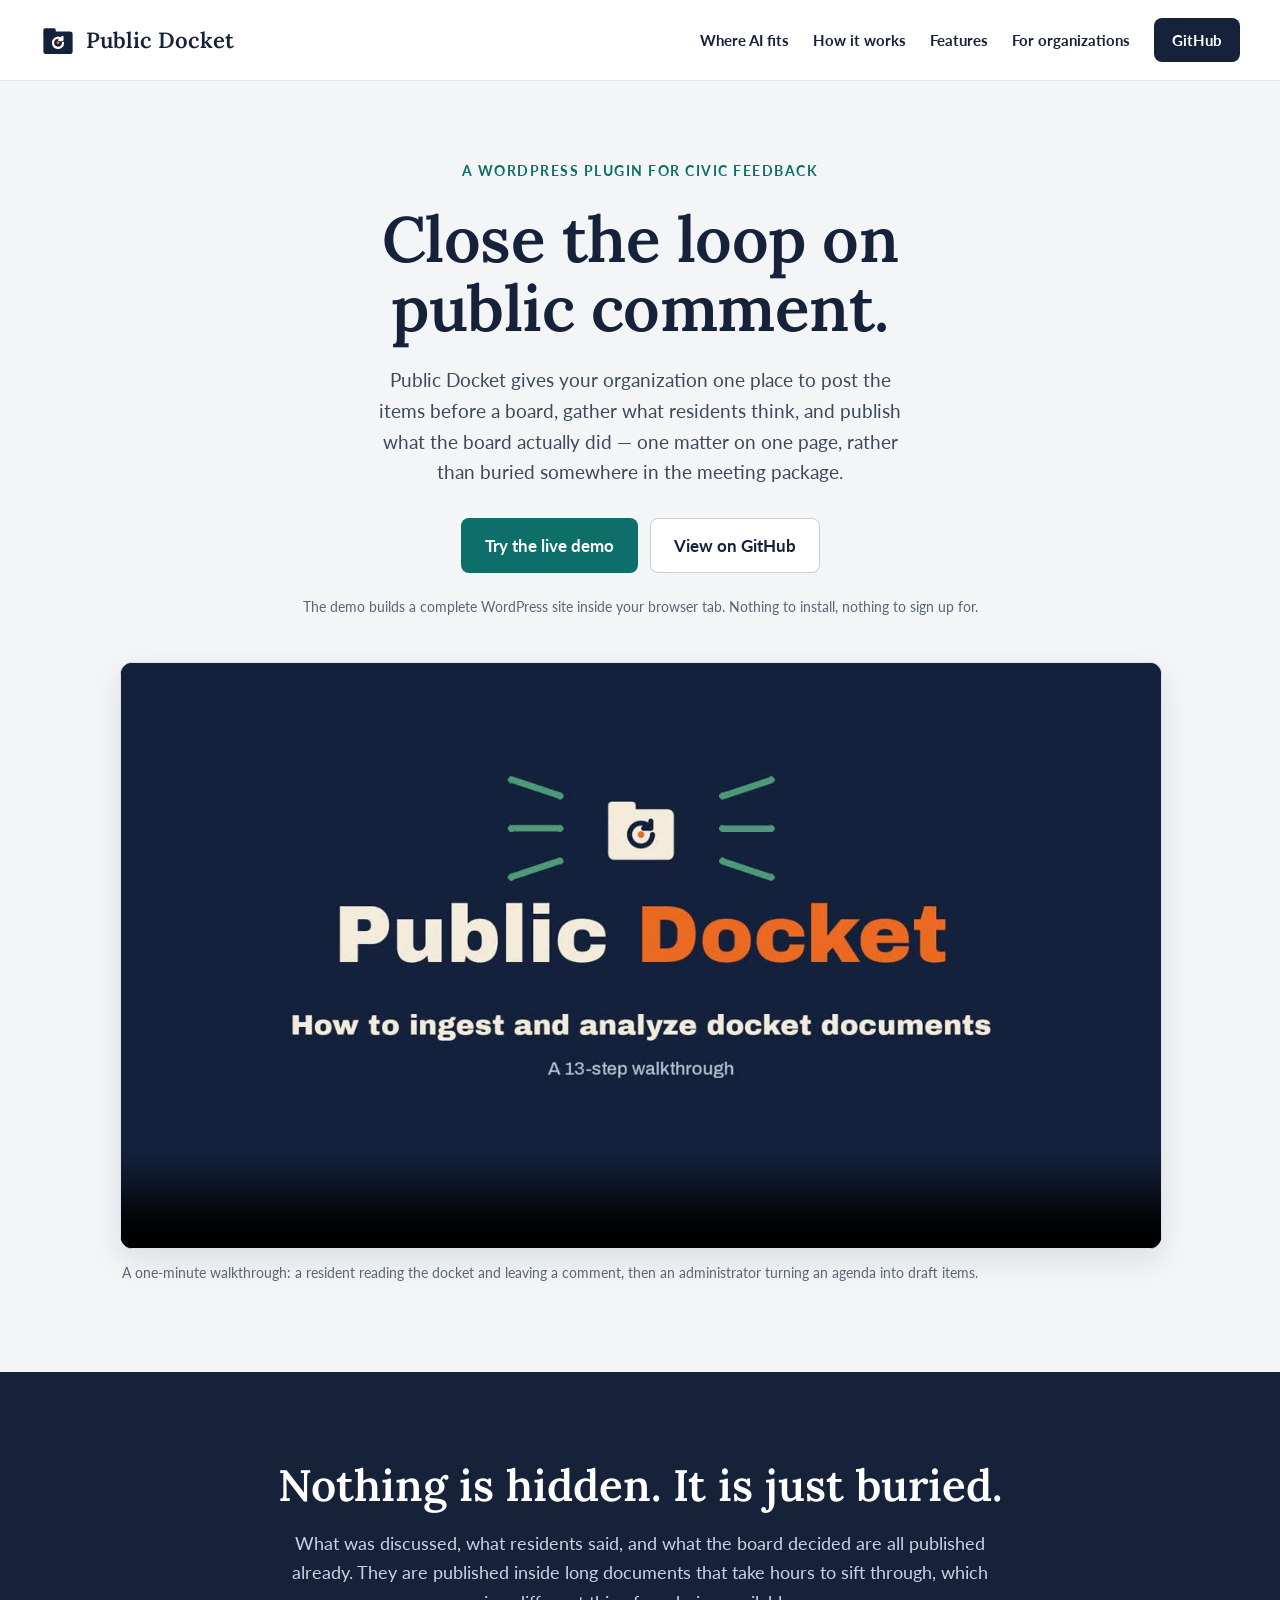
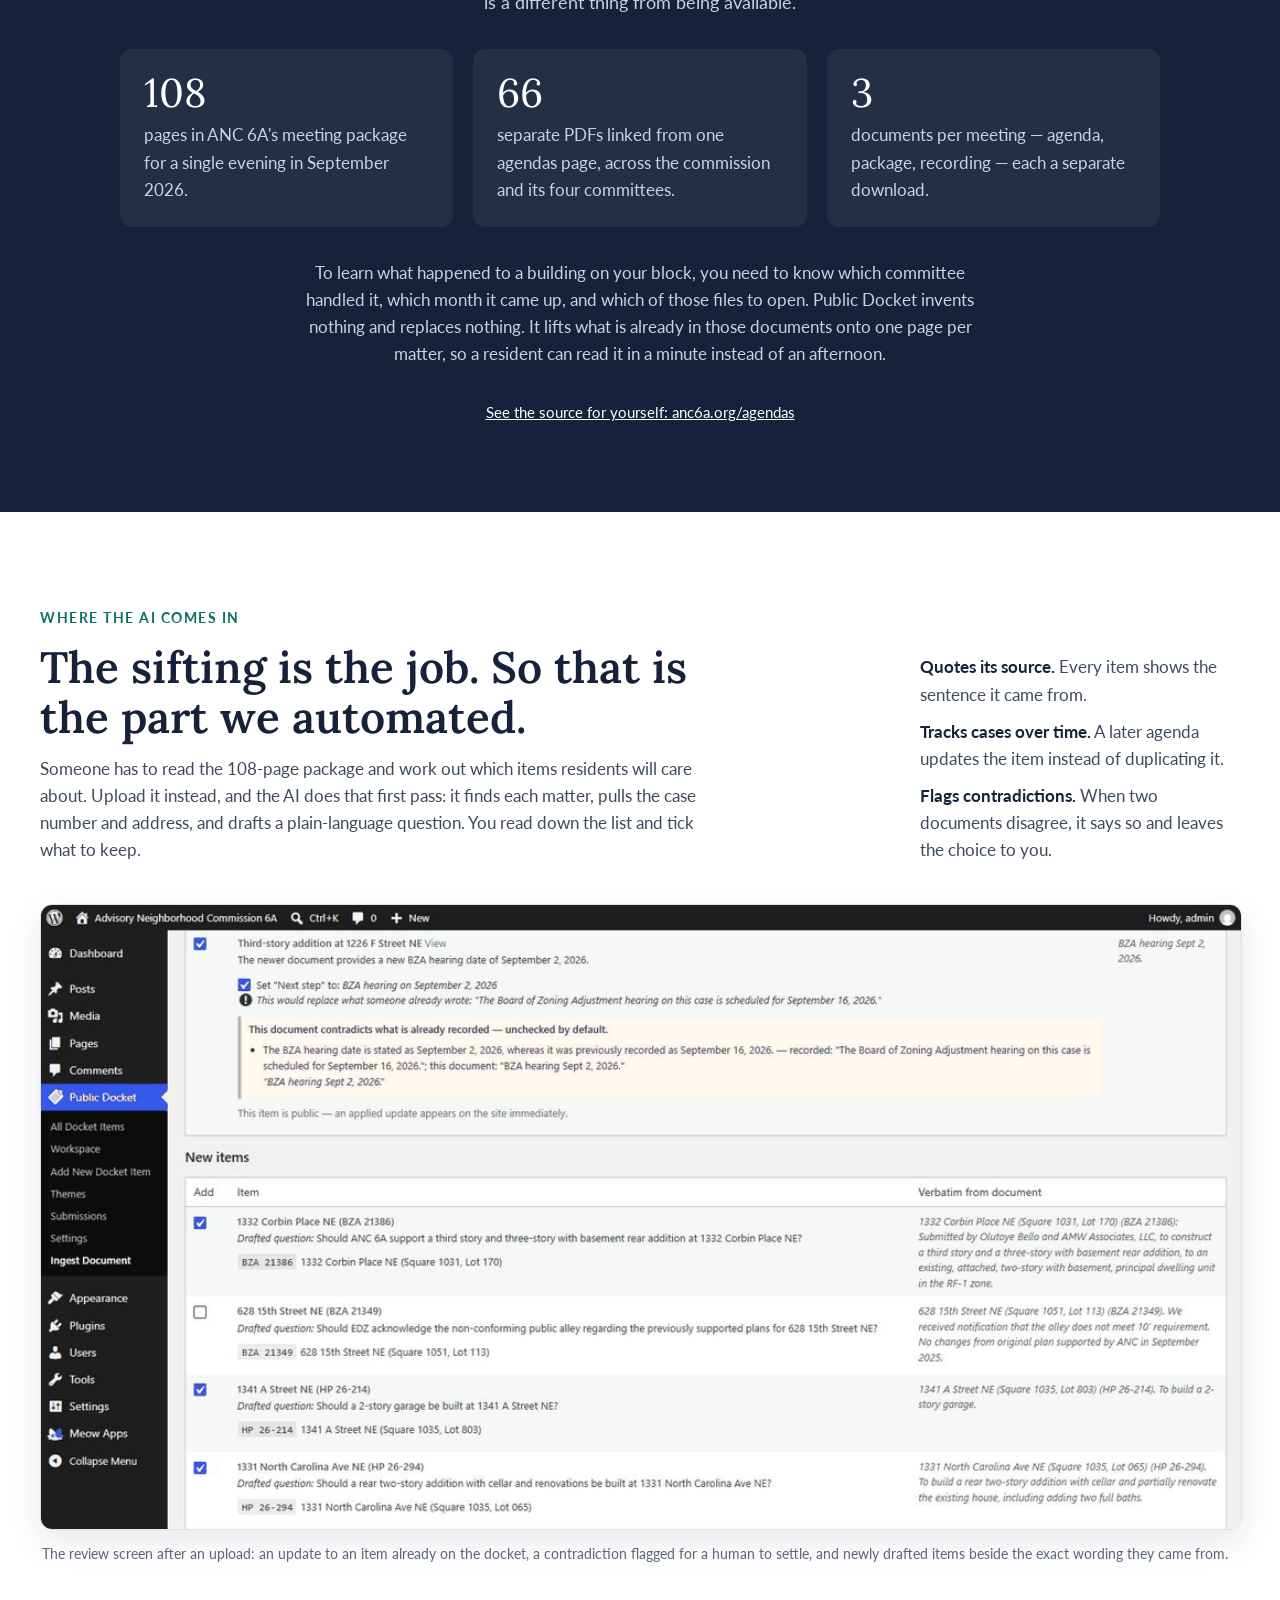
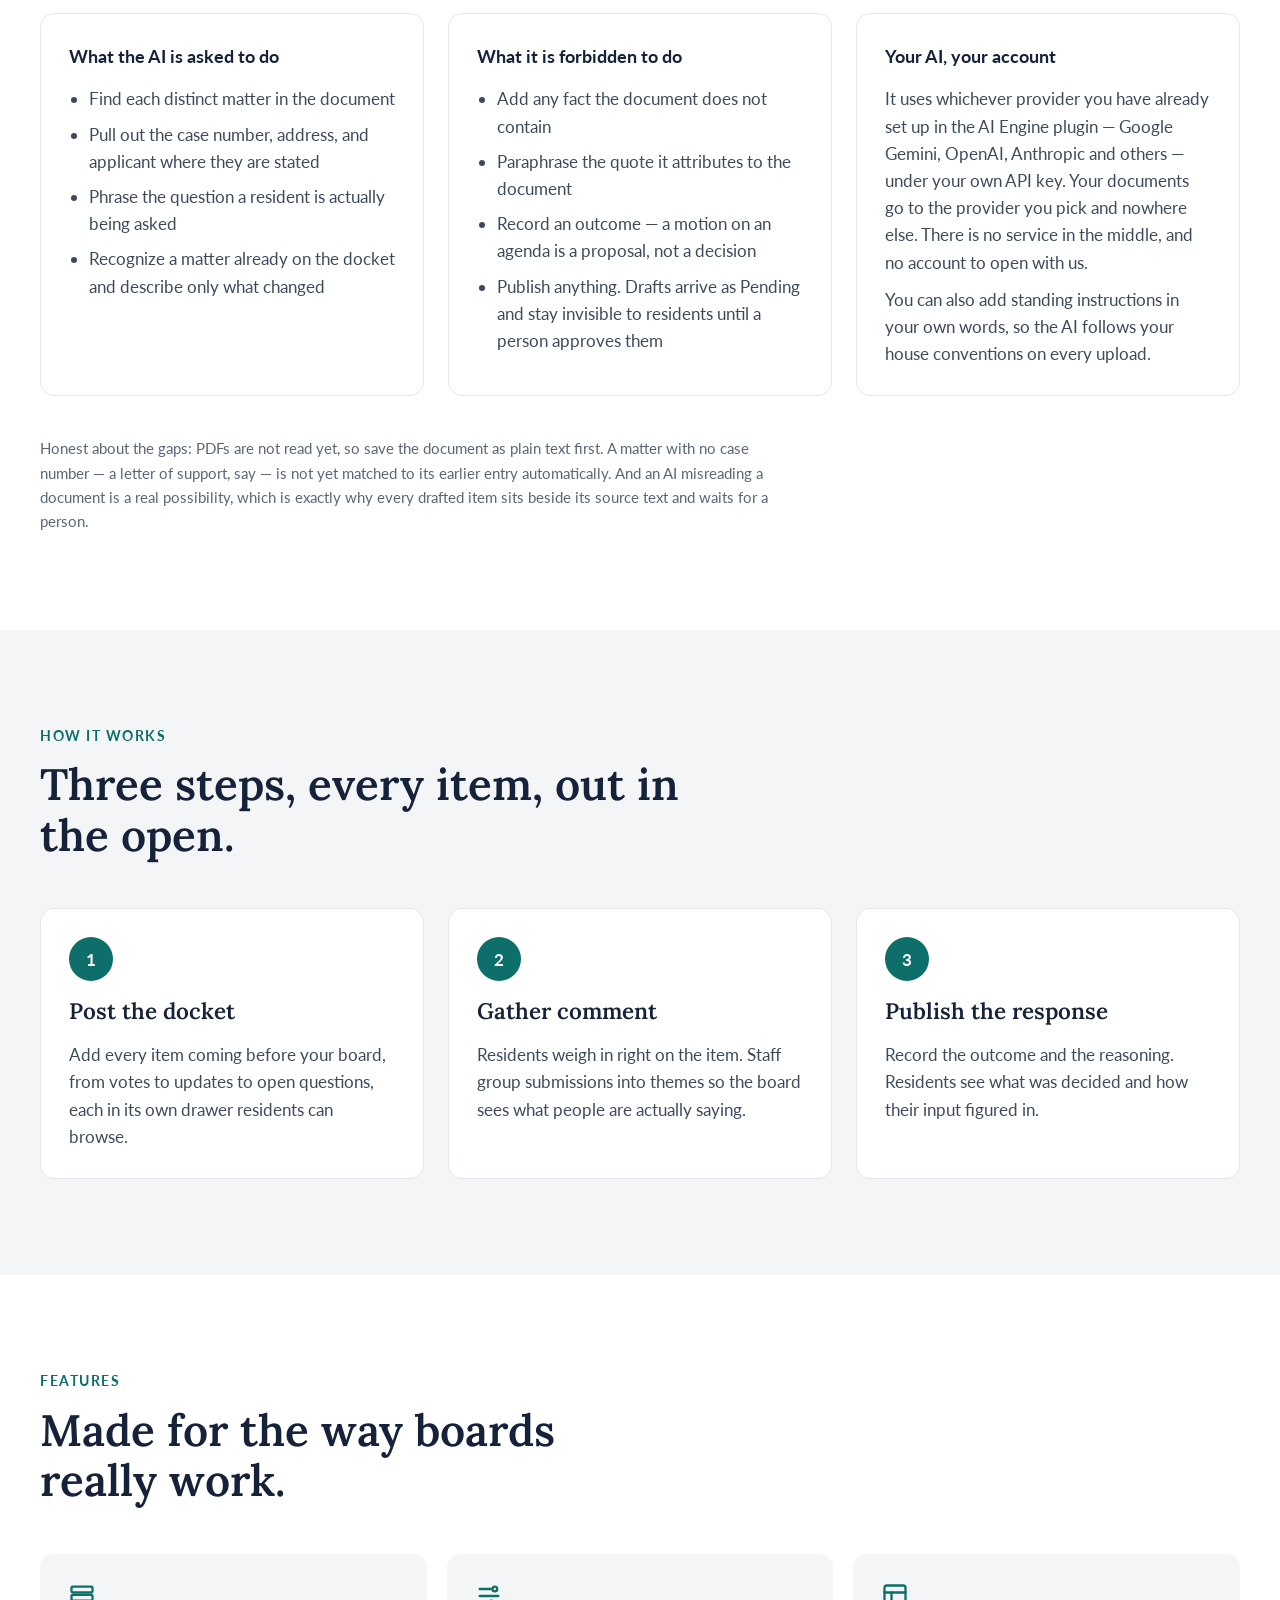
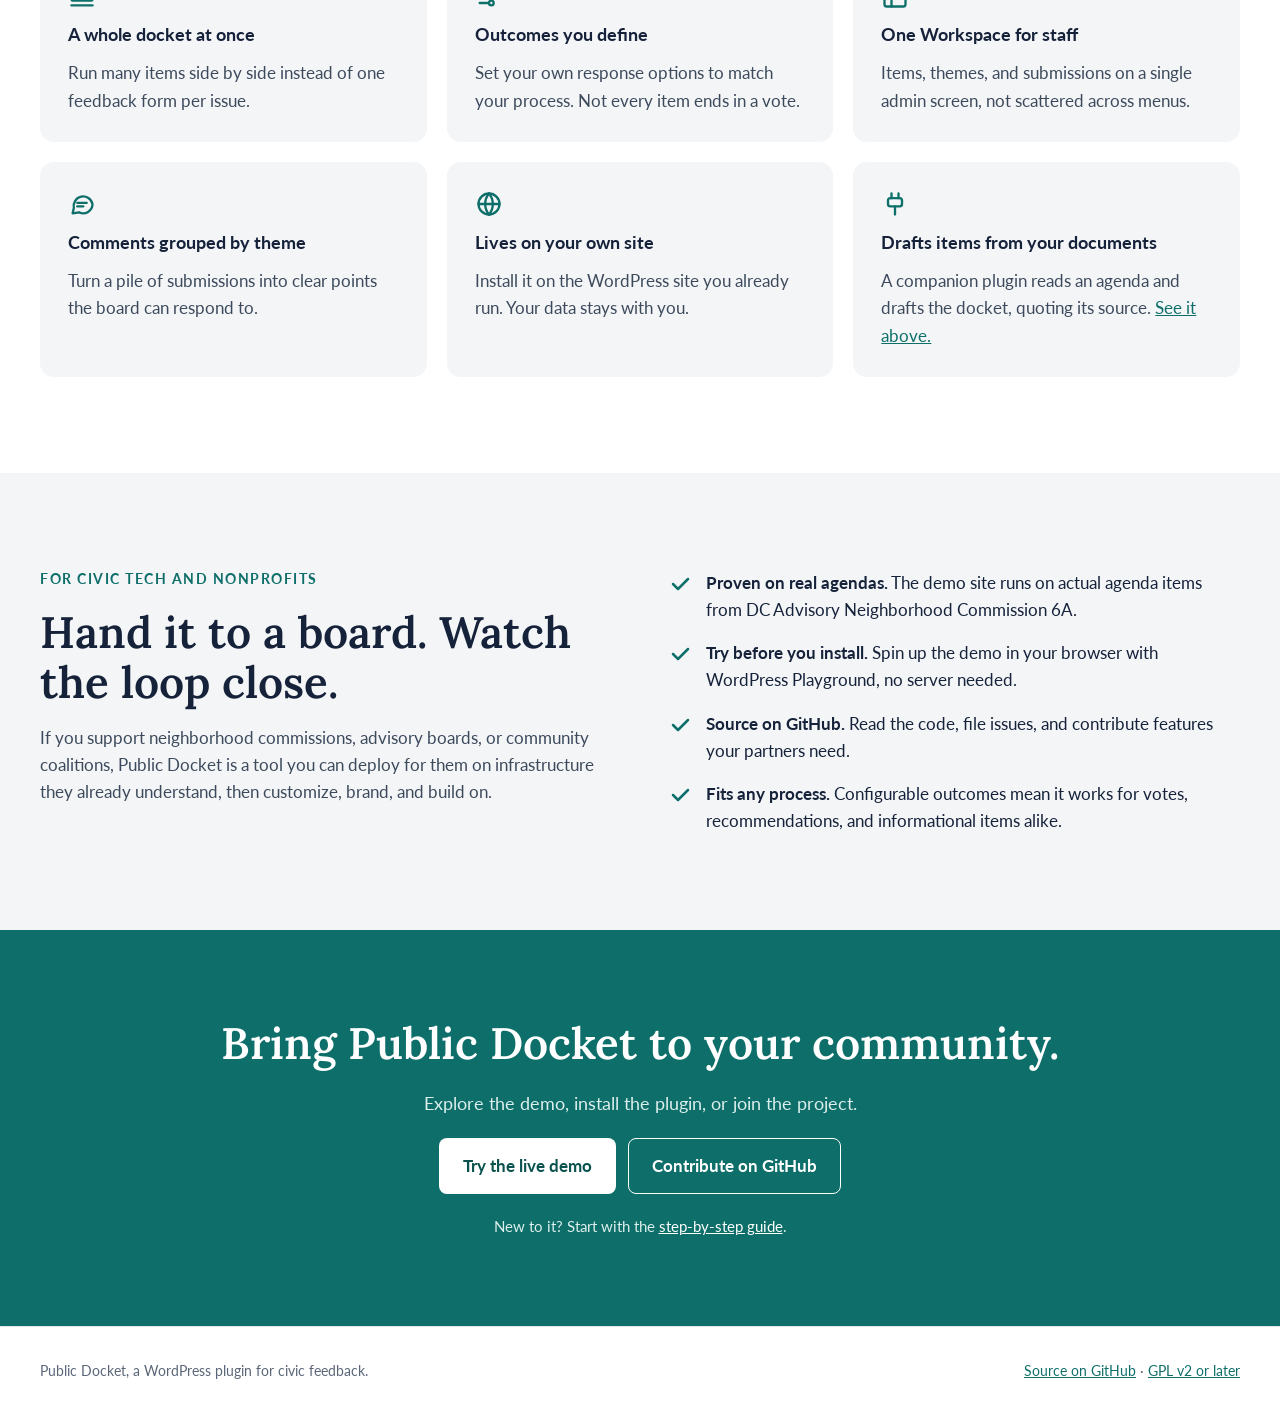
==== docs/index.html @ bff01316 "Reframe the problem around buried information, and say more about the AI The problem is not that the" ====
<!doctype html>
<html lang="en">
<head>
<meta charset="utf-8">
<meta name="viewport" content="width=device-width, initial-scale=1">
<title>Public Docket — close the loop on public comment</title>
<meta name="description" content="A WordPress plugin that posts the items before a board, gathers what residents think, and publishes what the board actually did.">
<meta property="og:title" content="Public Docket">
<meta property="og:description" content="Close the loop on public comment. A WordPress plugin for civic feedback.">
<meta property="og:type" content="website">
<link rel="icon" href="data:image/svg+xml,%3Csvg xmlns='http://www.w3.org/2000/svg' viewBox='0 0 64 64'%3E%3Crect x='6' y='11' width='22' height='12' rx='3' fill='%2314213D'/%3E%3Crect x='6' y='17' width='52' height='40' rx='5' fill='%2314213D'/%3E%3Ccircle cx='32' cy='37' r='2.6' fill='%23EB6A21'/%3E%3C/svg%3E">
<link rel="stylesheet" href="https://fonts.googleapis.com/css2?family=Lato:wght@400;700&amp;family=Lora:wght@600&amp;display=swap">
<style>
body{margin:0}
a{color:#0E6F6A}a:hover{color:#0A524E}
figure{margin:0}
.shot{width:100%;height:auto;display:block;border:1px solid #DCE2E9;border-radius:12px;box-shadow:0 12px 32px rgba(22,34,58,0.10)}
.caption{margin:12px 2px 0;font-size:0.9rem;color:#5A6678}
</style>
</head>
<body>
<div style="font-family: Lato, 'Helvetica Neue', sans-serif; color: #16223A; background: #FFFFFF; font-size: 1.0625rem; line-height: 1.6">

<header style="border-bottom: 1px solid #E3E7EC">
<nav aria-label="Main" style="max-width: 1200px; margin: 0 auto; padding: 18px 24px; display: flex; flex-wrap: wrap; align-items: center; justify-content: space-between; gap: 16px">
<a href="#top" style="display: flex; align-items: center; gap: 10px; text-decoration: none; color: #16223A">
<svg width="36" height="36" viewBox="0 0 64 64" aria-hidden="true">
<rect x="6" y="11" width="22" height="12" rx="3" fill="#14213D"></rect>
<rect x="6" y="17" width="52" height="40" rx="5" fill="#14213D"></rect>
<path d="M41 37 A9 9 0 1 1 38.36 30.64" fill="none" stroke="#FFFFFF" stroke-width="4" stroke-linecap="round"></path>
<polyline points="39.8,26.4 39.8,32.1 34.1,32.1" fill="none" stroke="#FFFFFF" stroke-width="4" stroke-linecap="round" stroke-linejoin="round"></polyline>
<circle cx="32" cy="37" r="2.6" fill="#EB6A21"></circle>
</svg>
<span style="font-family: Lora, Georgia, serif; font-weight: 600; font-size: 1.375rem">Public Docket</span>
</a>
<div style="display: flex; flex-wrap: wrap; align-items: center; gap: 8px 24px; font-weight: 700; font-size: 0.95rem">
<a href="#ingest" style="text-decoration: none; color: #16223A; padding: 10px 0">Where AI fits</a>
<a href="#how" style="text-decoration: none; color: #16223A; padding: 10px 0">How it works</a>
<a href="#features" style="text-decoration: none; color: #16223A; padding: 10px 0">Features</a>
<a href="#orgs" style="text-decoration: none; color: #16223A; padding: 10px 0">For organizations</a>
<a href="https://github.com/mrwhinna-mw/hearback_wordpress" style="text-decoration: none; color: #FFFFFF; background: #16223A; padding: 10px 18px; border-radius: 8px">GitHub</a>
</div>
</nav>
</header>

<section id="top" style="background: #F3F5F7">
<div style="max-width: 1040px; margin: 0 auto; padding: 80px 24px 88px; display: flex; flex-direction: column; align-items: center; text-align: center; gap: 44px">
<div style="max-width: 44rem; display: flex; flex-direction: column; align-items: center; gap: 22px">
<div style="font-size: 0.85rem; font-weight: 700; letter-spacing: 1.5px; text-transform: uppercase; color: #0E6F6A">A WordPress plugin for civic feedback</div>
<h1 style="margin: 0; font-family: Lora, Georgia, serif; font-weight: 600; font-size: clamp(2.5rem, 5vw, 4rem); line-height: 1.08; letter-spacing: -0.5px">Close the loop on public comment.</h1>
<p style="margin: 0; font-size: 1.2rem; color: #3D4A5C; max-width: 34rem">Public Docket gives your organization one place to post the items before a board, gather what residents think, and publish what the board actually did — one matter on one page, rather than buried somewhere in the meeting package.</p>
<div style="display: flex; flex-wrap: wrap; gap: 12px; margin-top: 8px; justify-content: center">
<a href="https://playground.wordpress.net/?blueprint-url=https://raw.githubusercontent.com/mrwhinna-mw/hearback_wordpress/main/blueprint.json" style="text-decoration: none; background: #0E6F6A; color: #FFFFFF; font-weight: 700; padding: 14px 24px; border-radius: 8px">Try the live demo</a>
<a href="https://github.com/mrwhinna-mw/hearback_wordpress" style="text-decoration: none; background: #FFFFFF; color: #16223A; font-weight: 700; padding: 13px 23px; border-radius: 8px; border: 1px solid #C5CDD8">View on GitHub</a>
</div>
<p style="margin: 0; font-size: 0.9rem; color: #5A6678">The demo builds a complete WordPress site inside your browser tab. Nothing to install, nothing to sign up for.</p>
</div>

<div style="width: 100%; text-align: left">
<figure>
<video class="shot" controls playsinline preload="metadata" width="1920" height="1080" poster="images/walkthrough-poster.jpg" style="background: #16223A">
<source src="media/public-docket-walkthrough.mp4" type="video/mp4">
<p style="padding: 16px">Your browser cannot play this video. <a href="media/public-docket-walkthrough.mp4">Download the walkthrough (MP4, 8&nbsp;MB)</a>.</p>
</video>
<figcaption class="caption">A one-minute walkthrough: a resident reading the docket and leaving a comment, then an administrator turning an agenda into draft items.</figcaption>
</figure>
</div>
</div>
</section>

<section style="background: #16223A; color: #FFFFFF">
<div style="max-width: 1040px; margin: 0 auto; padding: 88px 24px; display: flex; flex-direction: column; gap: 32px; align-items: center">
<div style="display: flex; flex-direction: column; gap: 18px; text-align: center; align-items: center">
<h2 style="margin: 0; font-family: Lora, Georgia, serif; font-weight: 600; font-size: clamp(1.9rem, 3.5vw, 2.75rem); line-height: 1.15">Nothing is hidden. It is just buried.</h2>
<p style="margin: 0; font-size: 1.15rem; color: #C9D3E0; max-width: 44rem">What was discussed, what residents said, and what the board decided are all published already. They are published inside long documents that take hours to sift through, which is a different thing from being available.</p>
</div>

<div style="display: grid; grid-template-columns: repeat(auto-fit, minmax(230px, 1fr)); gap: 20px; width: 100%">
<div style="background: rgba(255,255,255,0.06); border-radius: 12px; padding: 24px">
<div style="font-family: Lora, Georgia, serif; font-size: 2.5rem; line-height: 1; color: #FFFFFF">108</div>
<p style="margin: 8px 0 0; color: #C9D3E0">pages in ANC&nbsp;6A's meeting package for a single evening in September 2026.</p>
</div>
<div style="background: rgba(255,255,255,0.06); border-radius: 12px; padding: 24px">
<div style="font-family: Lora, Georgia, serif; font-size: 2.5rem; line-height: 1; color: #FFFFFF">66</div>
<p style="margin: 8px 0 0; color: #C9D3E0">separate PDFs linked from one agendas page, across the commission and its four committees.</p>
</div>
<div style="background: rgba(255,255,255,0.06); border-radius: 12px; padding: 24px">
<div style="font-family: Lora, Georgia, serif; font-size: 2.5rem; line-height: 1; color: #FFFFFF">3</div>
<p style="margin: 8px 0 0; color: #C9D3E0">documents per meeting — agenda, package, recording — each a separate download.</p>
</div>
</div>

<p style="margin: 0; max-width: 44rem; text-align: center; color: #C9D3E0">To learn what happened to a building on your block, you need to know which committee handled it, which month it came up, and which of those files to open. Public Docket invents nothing and replaces nothing. It lifts what is already in those documents onto one page per matter, so a resident can read it in a minute instead of an afternoon.</p>
<p style="margin: 0; font-size: 0.95rem"><a href="https://anc6a.org/agendas/" style="color: #FFFFFF">See the source for yourself: anc6a.org/agendas</a></p>
</div>
</section>

<section id="ingest">
<div style="max-width: 1200px; margin: 0 auto; padding: 96px 24px; display: flex; flex-direction: column; gap: 40px">
<div style="display: flex; flex-wrap: wrap; gap: 40px; align-items: flex-end; justify-content: space-between">
<div style="flex: 1 1 460px; min-width: 0; display: flex; flex-direction: column; gap: 12px; max-width: 42rem">
<div style="font-size: 0.85rem; font-weight: 700; letter-spacing: 1.5px; text-transform: uppercase; color: #0E6F6A">Where the AI comes in</div>
<h2 style="margin: 0; font-family: Lora, Georgia, serif; font-weight: 600; font-size: clamp(1.9rem, 3.5vw, 2.75rem); line-height: 1.15">The sifting is the job. So that is the part we automated.</h2>
<p style="margin: 0; color: #3D4A5C">Someone has to read the 108-page package and work out which items residents will care about. Upload it instead, and the AI does that first pass: it finds each matter, pulls the case number and address, and drafts a plain-language question. You read down the list and tick what to keep.</p>
</div>
<ul style="flex: 0 1 320px; margin: 0; padding: 0; list-style: none; display: flex; flex-direction: column; gap: 10px; color: #3D4A5C">
<li><strong style="color: #16223A">Quotes its source.</strong> Every item shows the sentence it came from.</li>
<li><strong style="color: #16223A">Tracks cases over time.</strong> A later agenda updates the item instead of duplicating it.</li>
<li><strong style="color: #16223A">Flags contradictions.</strong> When two documents disagree, it says so and leaves the choice to you.</li>
</ul>
</div>
<figure>
<img class="shot" src="images/site-ingest-review.png" width="1088" height="566" alt="The review screen after uploading an agenda: an update to an existing item showing a new hearing date and a warning that the document contradicts what was already recorded, above a table of newly drafted items each paired with the verbatim text it came from.">
<figcaption class="caption">The review screen after an upload: an update to an item already on the docket, a contradiction flagged for a human to settle, and newly drafted items beside the exact wording they came from.</figcaption>
</figure>

<div style="display: grid; grid-template-columns: repeat(auto-fit, minmax(290px, 1fr)); gap: 24px; margin-top: 8px">
<div style="border: 1px solid #E3E7EC; border-radius: 14px; padding: 28px">
<h3 style="margin: 0 0 14px; font-size: 1.15rem">What the AI is asked to do</h3>
<ul style="margin: 0; padding-left: 20px; color: #3D4A5C; display: flex; flex-direction: column; gap: 8px">
<li>Find each distinct matter in the document</li>
<li>Pull out the case number, address, and applicant where they are stated</li>
<li>Phrase the question a resident is actually being asked</li>
<li>Recognize a matter already on the docket and describe only what changed</li>
</ul>
</div>
<div style="border: 1px solid #E3E7EC; border-radius: 14px; padding: 28px">
<h3 style="margin: 0 0 14px; font-size: 1.15rem">What it is forbidden to do</h3>
<ul style="margin: 0; padding-left: 20px; color: #3D4A5C; display: flex; flex-direction: column; gap: 8px">
<li>Add any fact the document does not contain</li>
<li>Paraphrase the quote it attributes to the document</li>
<li>Record an outcome — a motion on an agenda is a proposal, not a decision</li>
<li>Publish anything. Drafts arrive as Pending and stay invisible to residents until a person approves them</li>
</ul>
</div>
<div style="border: 1px solid #E3E7EC; border-radius: 14px; padding: 28px">
<h3 style="margin: 0 0 14px; font-size: 1.15rem">Your AI, your account</h3>
<p style="margin: 0 0 10px; color: #3D4A5C">It uses whichever provider you have already set up in the AI Engine plugin — Google Gemini, OpenAI, Anthropic and others — under your own API key. Your documents go to the provider you pick and nowhere else. There is no service in the middle, and no account to open with us.</p>
<p style="margin: 0; color: #3D4A5C">You can also add standing instructions in your own words, so the AI follows your house conventions on every upload.</p>
</div>
</div>

<p style="margin: 0; color: #5A6678; font-size: 0.95rem; max-width: 46rem">Honest about the gaps: PDFs are not read yet, so save the document as plain text first. A matter with no case number — a letter of support, say — is not yet matched to its earlier entry automatically. And an AI misreading a document is a real possibility, which is exactly why every drafted item sits beside its source text and waits for a person.</p>
</div>
</section>

<section id="how" style="background: #F3F5F7">
<div style="max-width: 1200px; margin: 0 auto; padding: 96px 24px; display: flex; flex-direction: column; gap: 48px">
<div style="display: flex; flex-direction: column; gap: 12px; max-width: 40rem">
<div style="font-size: 0.85rem; font-weight: 700; letter-spacing: 1.5px; text-transform: uppercase; color: #0E6F6A">How it works</div>
<h2 style="margin: 0; font-family: Lora, Georgia, serif; font-weight: 600; font-size: clamp(1.9rem, 3.5vw, 2.75rem); line-height: 1.15">Three steps, every item, out in the open.</h2>
</div>
<div style="display: grid; grid-template-columns: repeat(auto-fit, minmax(260px, 1fr)); gap: 24px">
<div style="background: #FFFFFF; display: flex; flex-direction: column; gap: 12px; padding: 28px; border: 1px solid #E3E7EC; border-radius: 14px">
<div style="width: 44px; height: 44px; border-radius: 50%; background: #0E6F6A; color: #FFFFFF; font-weight: 700; display: flex; align-items: center; justify-content: center">1</div>
<h3 style="margin: 0; font-family: Lora, Georgia, serif; font-weight: 600; font-size: 1.4rem">Post the docket</h3>
<p style="margin: 0; color: #3D4A5C">Add every item coming before your board, from votes to updates to open questions, each in its own drawer residents can browse.</p>
</div>
<div style="background: #FFFFFF; display: flex; flex-direction: column; gap: 12px; padding: 28px; border: 1px solid #E3E7EC; border-radius: 14px">
<div style="width: 44px; height: 44px; border-radius: 50%; background: #0E6F6A; color: #FFFFFF; font-weight: 700; display: flex; align-items: center; justify-content: center">2</div>
<h3 style="margin: 0; font-family: Lora, Georgia, serif; font-weight: 600; font-size: 1.4rem">Gather comment</h3>
<p style="margin: 0; color: #3D4A5C">Residents weigh in right on the item. Staff group submissions into themes so the board sees what people are actually saying.</p>
</div>
<div style="background: #FFFFFF; display: flex; flex-direction: column; gap: 12px; padding: 28px; border: 1px solid #E3E7EC; border-radius: 14px">
<div style="width: 44px; height: 44px; border-radius: 50%; background: #0E6F6A; color: #FFFFFF; font-weight: 700; display: flex; align-items: center; justify-content: center">3</div>
<h3 style="margin: 0; font-family: Lora, Georgia, serif; font-weight: 600; font-size: 1.4rem">Publish the response</h3>
<p style="margin: 0; color: #3D4A5C">Record the outcome and the reasoning. Residents see what was decided and how their input figured in.</p>
</div>
</div>
</div>
</section>

<section id="features">
<div style="max-width: 1200px; margin: 0 auto; padding: 96px 24px; display: flex; flex-direction: column; gap: 48px">
<div style="display: flex; flex-direction: column; gap: 12px; max-width: 40rem">
<div style="font-size: 0.85rem; font-weight: 700; letter-spacing: 1.5px; text-transform: uppercase; color: #0E6F6A">Features</div>
<h2 style="margin: 0; font-family: Lora, Georgia, serif; font-weight: 600; font-size: clamp(1.9rem, 3.5vw, 2.75rem); line-height: 1.15">Made for the way boards really work.</h2>
</div>
<div style="display: grid; grid-template-columns: repeat(auto-fit, minmax(300px, 1fr)); gap: 20px">
<div style="background: #F3F5F7; border-radius: 14px; padding: 28px; display: flex; flex-direction: column; gap: 10px">
<svg width="28" height="28" viewBox="0 0 24 24" fill="none" stroke="#0E6F6A" stroke-width="2" stroke-linecap="round" stroke-linejoin="round" aria-hidden="true"><rect x="3" y="4" width="18" height="5" rx="1"></rect><rect x="3" y="11" width="18" height="5" rx="1"></rect><path d="M3 20h18"></path></svg>
<h3 style="margin: 0; font-size: 1.15rem">A whole docket at once</h3>
<p style="margin: 0; color: #3D4A5C">Run many items side by side instead of one feedback form per issue.</p>
</div>
<div style="background: #F3F5F7; border-radius: 14px; padding: 28px; display: flex; flex-direction: column; gap: 10px">
<svg width="28" height="28" viewBox="0 0 24 24" fill="none" stroke="#0E6F6A" stroke-width="2" stroke-linecap="round" stroke-linejoin="round" aria-hidden="true"><path d="M4 6h10"></path><path d="M4 12h16"></path><path d="M4 18h7"></path><circle cx="17" cy="6" r="2"></circle><circle cx="14" cy="18" r="2"></circle></svg>
<h3 style="margin: 0; font-size: 1.15rem">Outcomes you define</h3>
<p style="margin: 0; color: #3D4A5C">Set your own response options to match your process. Not every item ends in a vote.</p>
</div>
<div style="background: #F3F5F7; border-radius: 14px; padding: 28px; display: flex; flex-direction: column; gap: 10px">
<svg width="28" height="28" viewBox="0 0 24 24" fill="none" stroke="#0E6F6A" stroke-width="2" stroke-linecap="round" stroke-linejoin="round" aria-hidden="true"><rect x="3" y="3" width="18" height="18" rx="2"></rect><path d="M3 9h18"></path><path d="M9 9v12"></path></svg>
<h3 style="margin: 0; font-size: 1.15rem">One Workspace for staff</h3>
<p style="margin: 0; color: #3D4A5C">Items, themes, and submissions on a single admin screen, not scattered across menus.</p>
</div>
<div style="background: #F3F5F7; border-radius: 14px; padding: 28px; display: flex; flex-direction: column; gap: 10px">
<svg width="28" height="28" viewBox="0 0 24 24" fill="none" stroke="#0E6F6A" stroke-width="2" stroke-linecap="round" stroke-linejoin="round" aria-hidden="true"><path d="M21 12a8 8 0 0 1-11.6 7.1L4 20l1-4.6A8 8 0 1 1 21 12z"></path><path d="M8 11h8"></path><path d="M8 14h5"></path></svg>
<h3 style="margin: 0; font-size: 1.15rem">Comments grouped by theme</h3>
<p style="margin: 0; color: #3D4A5C">Turn a pile of submissions into clear points the board can respond to.</p>
</div>
<div style="background: #F3F5F7; border-radius: 14px; padding: 28px; display: flex; flex-direction: column; gap: 10px">
<svg width="28" height="28" viewBox="0 0 24 24" fill="none" stroke="#0E6F6A" stroke-width="2" stroke-linecap="round" stroke-linejoin="round" aria-hidden="true"><circle cx="12" cy="12" r="9"></circle><path d="M3 12h18"></path><path d="M12 3a14 14 0 0 1 0 18"></path><path d="M12 3a14 14 0 0 0 0 18"></path></svg>
<h3 style="margin: 0; font-size: 1.15rem">Lives on your own site</h3>
<p style="margin: 0; color: #3D4A5C">Install it on the WordPress site you already run. Your data stays with you.</p>
</div>
<div style="background: #F3F5F7; border-radius: 14px; padding: 28px; display: flex; flex-direction: column; gap: 10px">
<svg width="28" height="28" viewBox="0 0 24 24" fill="none" stroke="#0E6F6A" stroke-width="2" stroke-linecap="round" stroke-linejoin="round" aria-hidden="true"><path d="M9 3v4"></path><path d="M15 3v4"></path><rect x="6" y="7" width="12" height="7" rx="2"></rect><path d="M12 14v7"></path></svg>
<h3 style="margin: 0; font-size: 1.15rem">Drafts items from your documents</h3>
<p style="margin: 0; color: #3D4A5C">A companion plugin reads an agenda and drafts the docket, quoting its source. <a href="#ingest">See it above.</a></p>
</div>
</div>
</div>
</section>

<section id="orgs" style="background: #F3F5F7">
<div style="max-width: 1200px; margin: 0 auto; padding: 96px 24px; display: flex; flex-wrap: wrap; gap: 56px; align-items: flex-start">
<div style="flex: 1 1 420px; min-width: 0; display: flex; flex-direction: column; gap: 16px">
<div style="font-size: 0.85rem; font-weight: 700; letter-spacing: 1.5px; text-transform: uppercase; color: #0E6F6A">For civic tech and nonprofits</div>
<h2 style="margin: 0; font-family: Lora, Georgia, serif; font-weight: 600; font-size: clamp(1.9rem, 3.5vw, 2.75rem); line-height: 1.15">Hand it to a board. Watch the loop close.</h2>
<p style="margin: 0; color: #3D4A5C">If you support neighborhood commissions, advisory boards, or community coalitions, Public Docket is a tool you can deploy for them on infrastructure they already understand, then customize, brand, and build on.</p>
</div>
<div style="flex: 1 1 420px; min-width: 0; display: flex; flex-direction: column; gap: 16px">
<div style="display: flex; gap: 14px; align-items: flex-start">
<svg width="24" height="24" viewBox="0 0 24 24" fill="none" stroke="#0E6F6A" stroke-width="2.5" stroke-linecap="round" stroke-linejoin="round" aria-hidden="true" style="flex: none; margin-top: 3px"><path d="M5 12l5 5L20 7"></path></svg>
<div><strong>Proven on real agendas.</strong> The demo site runs on actual agenda items from DC Advisory Neighborhood Commission 6A.</div>
</div>
<div style="display: flex; gap: 14px; align-items: flex-start">
<svg width="24" height="24" viewBox="0 0 24 24" fill="none" stroke="#0E6F6A" stroke-width="2.5" stroke-linecap="round" stroke-linejoin="round" aria-hidden="true" style="flex: none; margin-top: 3px"><path d="M5 12l5 5L20 7"></path></svg>
<div><strong>Try before you install.</strong> Spin up the demo in your browser with WordPress Playground, no server needed.</div>
</div>
<div style="display: flex; gap: 14px; align-items: flex-start">
<svg width="24" height="24" viewBox="0 0 24 24" fill="none" stroke="#0E6F6A" stroke-width="2.5" stroke-linecap="round" stroke-linejoin="round" aria-hidden="true" style="flex: none; margin-top: 3px"><path d="M5 12l5 5L20 7"></path></svg>
<div><strong>Source on GitHub.</strong> Read the code, file issues, and contribute features your partners need.</div>
</div>
<div style="display: flex; gap: 14px; align-items: flex-start">
<svg width="24" height="24" viewBox="0 0 24 24" fill="none" stroke="#0E6F6A" stroke-width="2.5" stroke-linecap="round" stroke-linejoin="round" aria-hidden="true" style="flex: none; margin-top: 3px"><path d="M5 12l5 5L20 7"></path></svg>
<div><strong>Fits any process.</strong> Configurable outcomes mean it works for votes, recommendations, and informational items alike.</div>
</div>
</div>
</div>
</section>

<section style="background: #0E6F6A; color: #FFFFFF">
<div style="max-width: 900px; margin: 0 auto; padding: 88px 24px; display: flex; flex-direction: column; gap: 20px; align-items: center; text-align: center">
<h2 style="margin: 0; font-family: Lora, Georgia, serif; font-weight: 600; font-size: clamp(1.9rem, 3.5vw, 2.75rem); line-height: 1.15">Bring Public Docket to your community.</h2>
<p style="margin: 0; font-size: 1.15rem; color: #DDEFEC; max-width: 34rem">Explore the demo, install the plugin, or join the project.</p>
<div style="display: flex; flex-wrap: wrap; gap: 12px; justify-content: center">
<a href="https://playground.wordpress.net/?blueprint-url=https://raw.githubusercontent.com/mrwhinna-mw/hearback_wordpress/main/blueprint.json" style="text-decoration: none; background: #FFFFFF; color: #0A524E; font-weight: 700; padding: 14px 24px; border-radius: 8px">Try the live demo</a>
<a href="https://github.com/mrwhinna-mw/hearback_wordpress" style="text-decoration: none; color: #FFFFFF; font-weight: 700; padding: 13px 23px; border-radius: 8px; border: 1px solid #FFFFFF">Contribute on GitHub</a>
</div>
<p style="margin: 0; font-size: 0.95rem; color: #DDEFEC">New to it? Start with the <a href="https://github.com/mrwhinna-mw/hearback_wordpress/blob/main/HOW-TO-GUIDE.md" style="color: #FFFFFF">step-by-step guide</a>.</p>
</div>
</section>

<footer style="border-top: 1px solid #E3E7EC">
<div style="max-width: 1200px; margin: 0 auto; padding: 32px 24px; display: flex; flex-wrap: wrap; justify-content: space-between; gap: 16px; font-size: 0.9rem; color: #5A6678">
<span>Public Docket, a WordPress plugin for civic feedback.</span>
<span><a href="https://github.com/mrwhinna-mw/hearback_wordpress">Source on GitHub</a> · <a href="https://www.gnu.org/licenses/gpl-2.0.html">GPL v2 or later</a></span>
</div>
</footer>

</div>
</body>
</html>
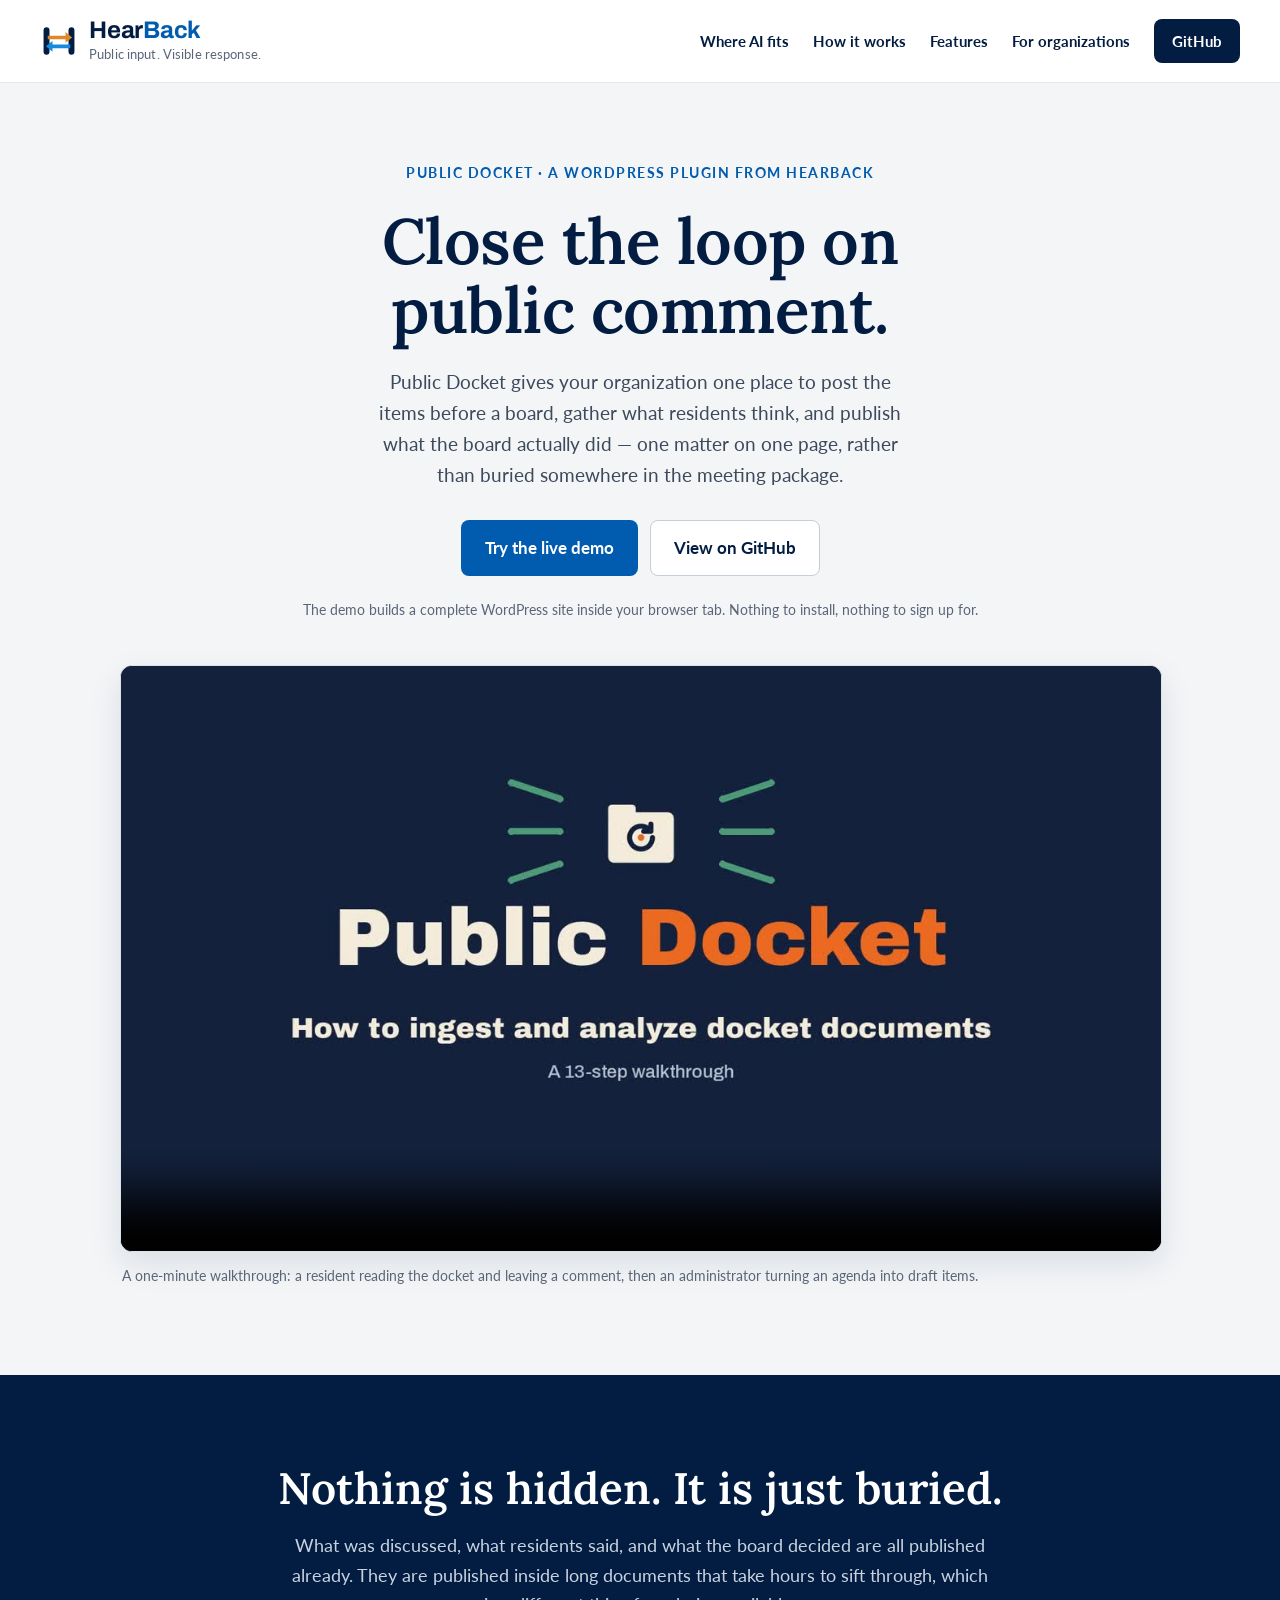
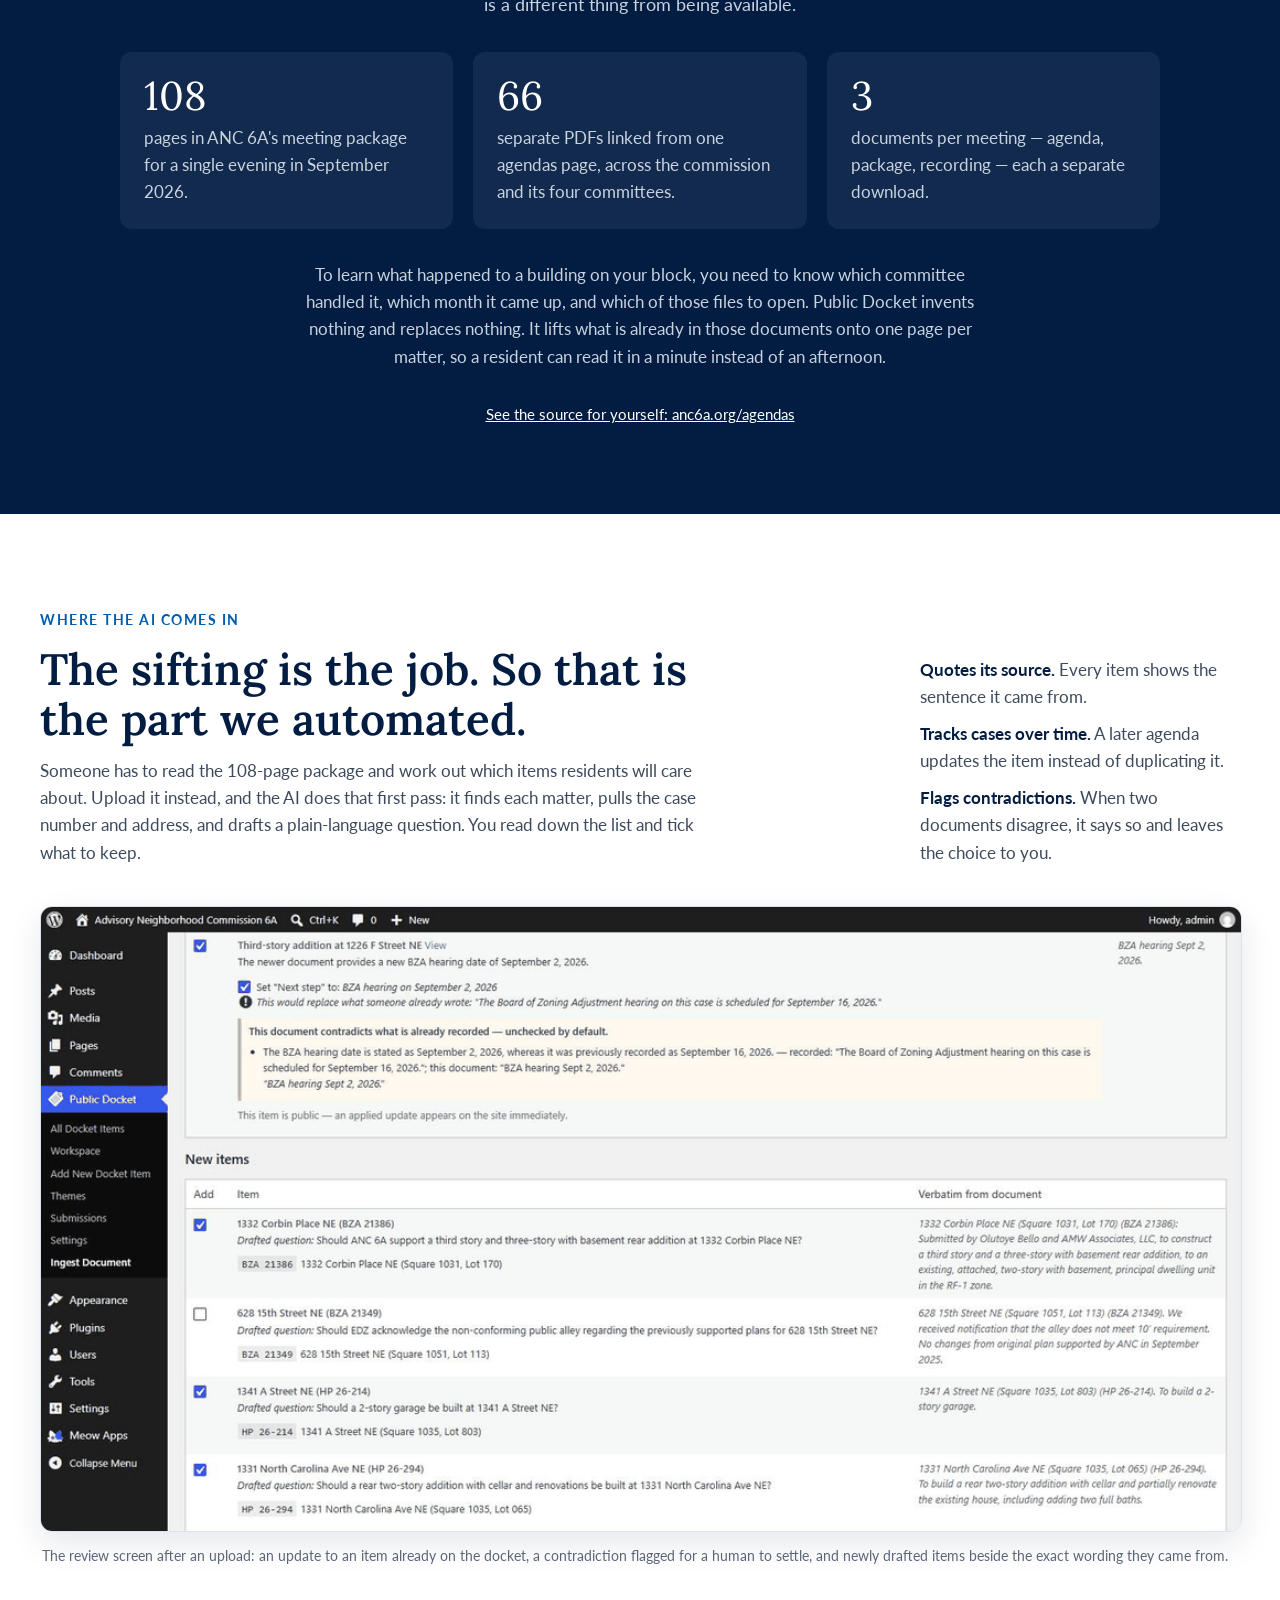
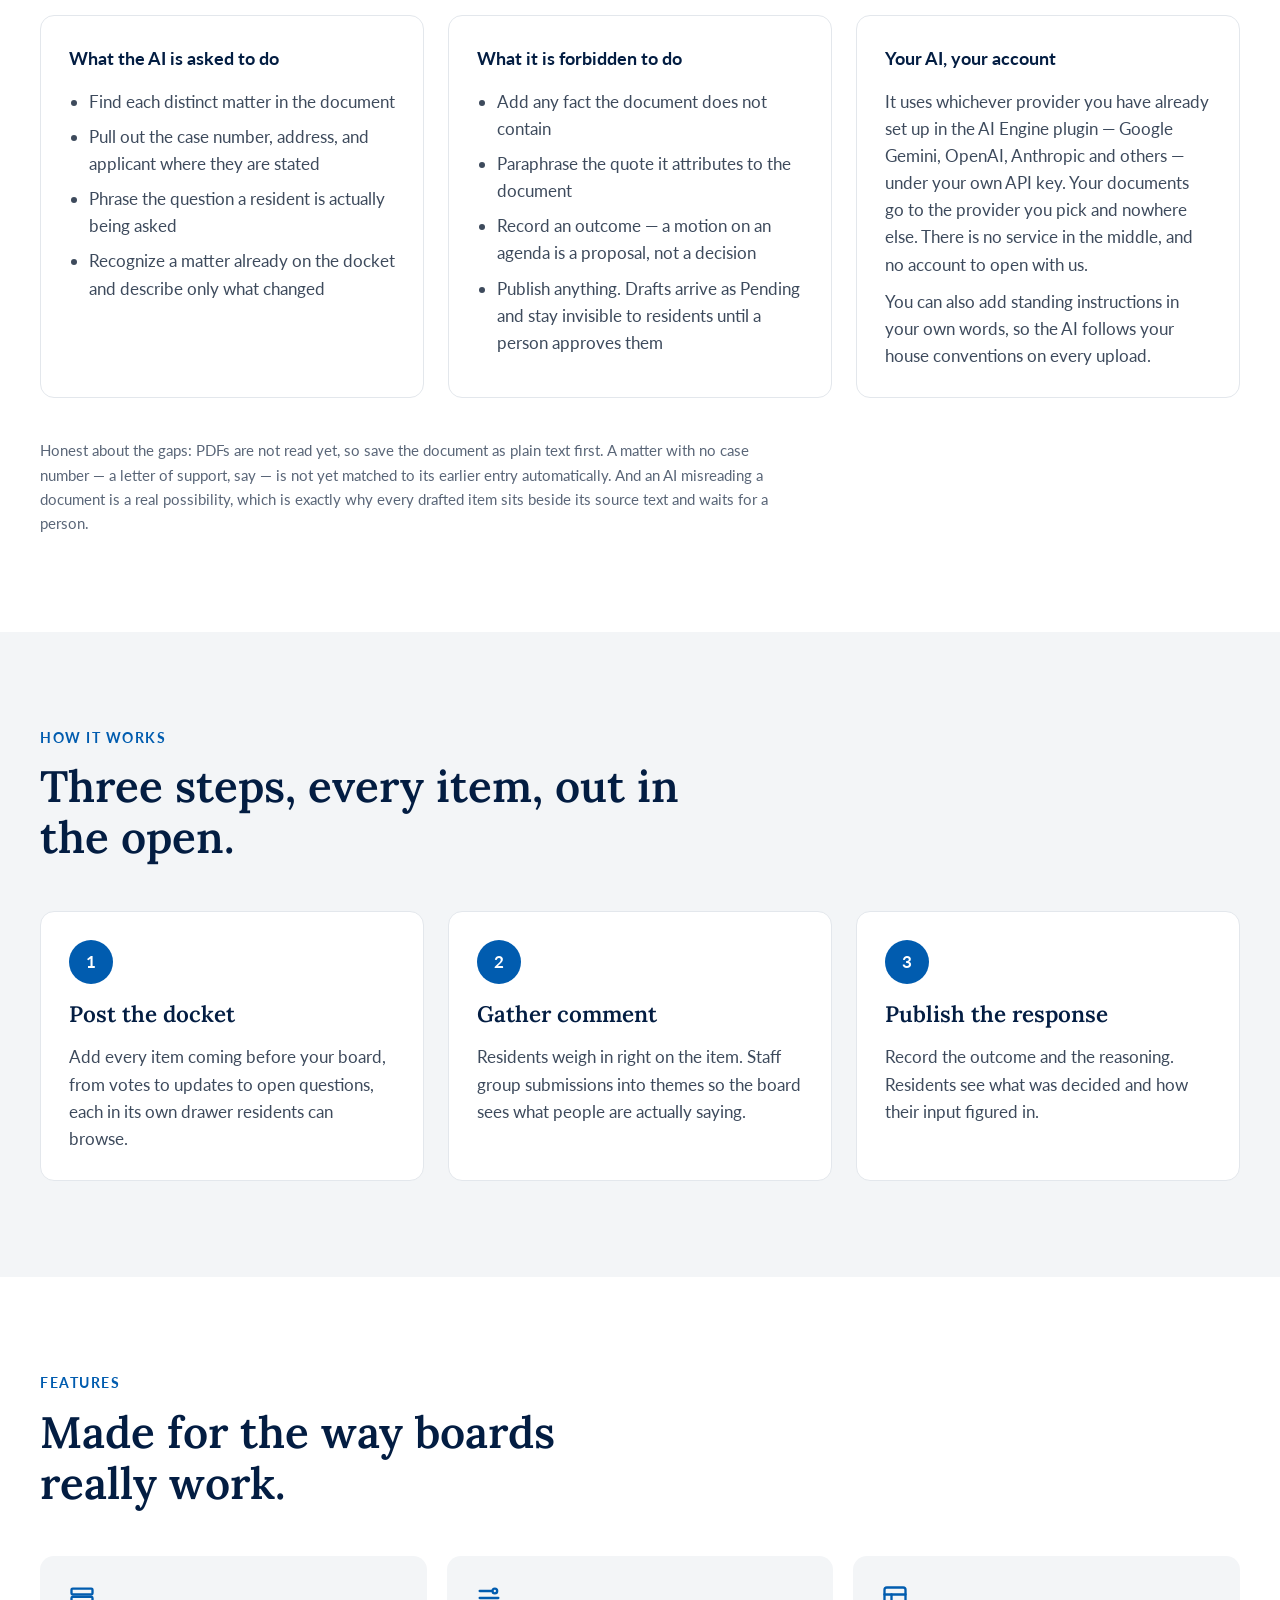
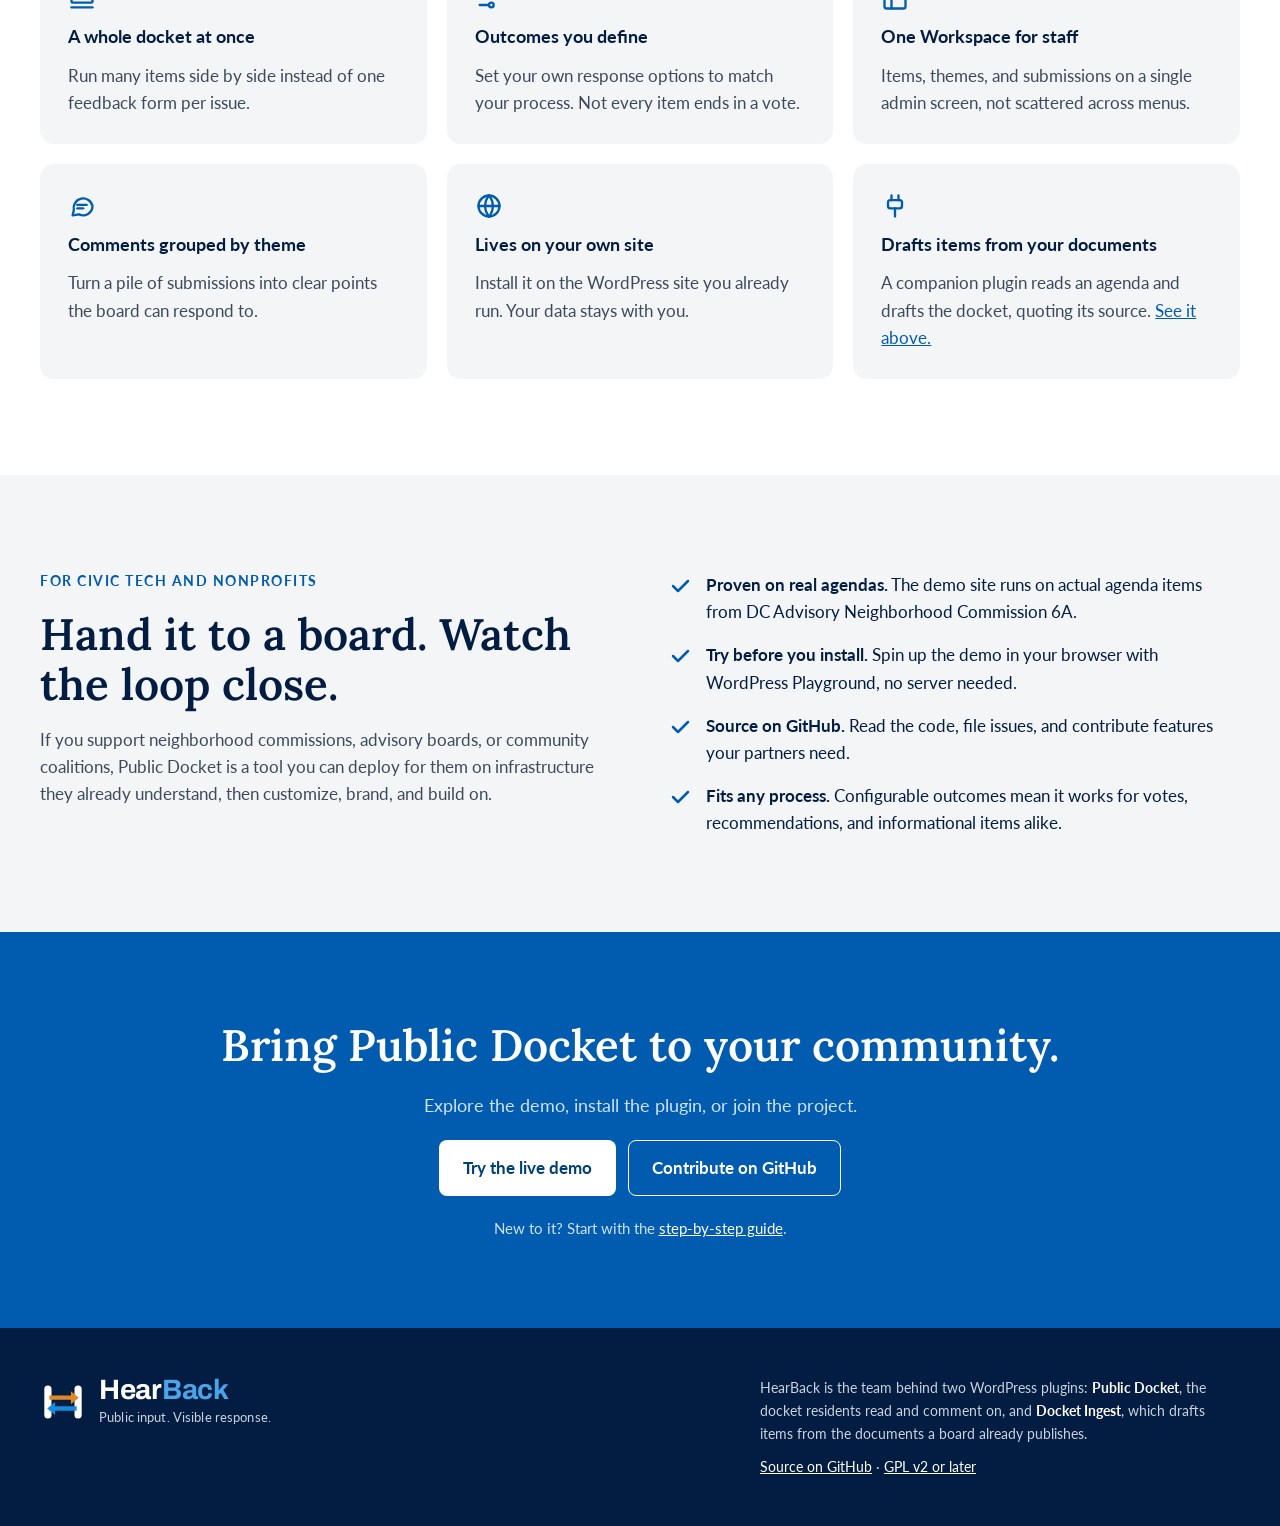
==== commit 89b564cb: "Apply HearBack branding as the team identity The site now carries the HearBack mark, wordmark and ta" ====
--- a/docs/index.html
+++ b/docs/index.html
@@ -4,41 +4,50 @@
 <meta charset="utf-8">
 <meta name="viewport" content="width=device-width, initial-scale=1">
 <title>Public Docket — close the loop on public comment</title>
-<meta name="description" content="A WordPress plugin that posts the items before a board, gathers what residents think, and publishes what the board actually did.">
+<meta name="description" content="Public Docket is a WordPress plugin from the HearBack team: post the items before a board, gather what residents think, and publish what the board actually did.">
 <meta property="og:title" content="Public Docket">
-<meta property="og:description" content="Close the loop on public comment. A WordPress plugin for civic feedback.">
+<meta property="og:description" content="Close the loop on public comment. A WordPress plugin from the HearBack team.">
 <meta property="og:type" content="website">
-<link rel="icon" href="data:image/svg+xml,%3Csvg xmlns='http://www.w3.org/2000/svg' viewBox='0 0 64 64'%3E%3Crect x='6' y='11' width='22' height='12' rx='3' fill='%2314213D'/%3E%3Crect x='6' y='17' width='52' height='40' rx='5' fill='%2314213D'/%3E%3Ccircle cx='32' cy='37' r='2.6' fill='%23EB6A21'/%3E%3C/svg%3E">
-<link rel="stylesheet" href="https://fonts.googleapis.com/css2?family=Lato:wght@400;700&amp;family=Lora:wght@600&amp;display=swap">
+<link rel="icon" href="images/hearback-mark.svg" type="image/svg+xml">
+<link rel="stylesheet" href="https://fonts.googleapis.com/css2?family=Archivo:wght@700&amp;family=Lato:wght@400;700&amp;family=Lora:wght@600&amp;display=swap">
 <style>
 body{margin:0}
-a{color:#0E6F6A}a:hover{color:#0A524E}
+a{color:#015CAF}a:hover{color:#013F7A}
 figure{margin:0}
-.shot{width:100%;height:auto;display:block;border:1px solid #DCE2E9;border-radius:12px;box-shadow:0 12px 32px rgba(22,34,58,0.10)}
+.shot{width:100%;height:auto;display:block;border:1px solid #DCE2E9;border-radius:12px;box-shadow:0 12px 32px rgba(3,29,66,0.10)}
 .caption{margin:12px 2px 0;font-size:0.9rem;color:#5A6678}
+/* HearBack is the team's identity; the plugin names stay in the page copy */
+.wordmark{font-family:Archivo,'Helvetica Neue',sans-serif;font-weight:700;letter-spacing:-0.01em;line-height:1}
+.wordmark .hear{color:#031D42}
+.wordmark .back{color:#015CAF}
+.wordmark.reversed .hear{color:#FFFFFF}
+.wordmark.reversed .back{color:#4BA3EA}
+.tagline{font-size:0.8rem;color:#5A6678;letter-spacing:0.01em}
 </style>
 </head>
 <body>
-<div style="font-family: Lato, 'Helvetica Neue', sans-serif; color: #16223A; background: #FFFFFF; font-size: 1.0625rem; line-height: 1.6">
+<div style="font-family: Lato, 'Helvetica Neue', sans-serif; color: #031D42; background: #FFFFFF; font-size: 1.0625rem; line-height: 1.6">
 
 <header style="border-bottom: 1px solid #E3E7EC">
 <nav aria-label="Main" style="max-width: 1200px; margin: 0 auto; padding: 18px 24px; display: flex; flex-wrap: wrap; align-items: center; justify-content: space-between; gap: 16px">
-<a href="#top" style="display: flex; align-items: center; gap: 10px; text-decoration: none; color: #16223A">
-<svg width="36" height="36" viewBox="0 0 64 64" aria-hidden="true">
-<rect x="6" y="11" width="22" height="12" rx="3" fill="#14213D"></rect>
-<rect x="6" y="17" width="52" height="40" rx="5" fill="#14213D"></rect>
-<path d="M41 37 A9 9 0 1 1 38.36 30.64" fill="none" stroke="#FFFFFF" stroke-width="4" stroke-linecap="round"></path>
-<polyline points="39.8,26.4 39.8,32.1 34.1,32.1" fill="none" stroke="#FFFFFF" stroke-width="4" stroke-linecap="round" stroke-linejoin="round"></polyline>
-<circle cx="32" cy="37" r="2.6" fill="#EB6A21"></circle>
+<a href="#top" style="display: flex; align-items: center; gap: 11px; text-decoration: none">
+<svg width="38" height="38" viewBox="0 0 64 64" aria-hidden="true">
+<rect x="6" y="9" width="10" height="46" rx="5" fill="#031D42"></rect>
+<rect x="48" y="9" width="10" height="46" rx="5" fill="#031D42"></rect>
+<path d="M13 23h30v-6l11 9-11 9v-6H13z" fill="#DF8828"></path>
+<path d="M51 38H21v-6l-11 9 11 9v-6h30z" fill="#148BDC"></path>
 </svg>
-<span style="font-family: Lora, Georgia, serif; font-weight: 600; font-size: 1.375rem">Public Docket</span>
+<span style="display: flex; flex-direction: column; gap: 2px">
+<span class="wordmark" style="font-size: 1.5rem"><span class="hear">Hear</span><span class="back">Back</span></span>
+<span class="tagline">Public input. Visible response.</span>
+</span>
 </a>
 <div style="display: flex; flex-wrap: wrap; align-items: center; gap: 8px 24px; font-weight: 700; font-size: 0.95rem">
-<a href="#ingest" style="text-decoration: none; color: #16223A; padding: 10px 0">Where AI fits</a>
-<a href="#how" style="text-decoration: none; color: #16223A; padding: 10px 0">How it works</a>
-<a href="#features" style="text-decoration: none; color: #16223A; padding: 10px 0">Features</a>
-<a href="#orgs" style="text-decoration: none; color: #16223A; padding: 10px 0">For organizations</a>
-<a href="https://github.com/mrwhinna-mw/hearback_wordpress" style="text-decoration: none; color: #FFFFFF; background: #16223A; padding: 10px 18px; border-radius: 8px">GitHub</a>
+<a href="#ingest" style="text-decoration: none; color: #031D42; padding: 10px 0">Where AI fits</a>
+<a href="#how" style="text-decoration: none; color: #031D42; padding: 10px 0">How it works</a>
+<a href="#features" style="text-decoration: none; color: #031D42; padding: 10px 0">Features</a>
+<a href="#orgs" style="text-decoration: none; color: #031D42; padding: 10px 0">For organizations</a>
+<a href="https://github.com/mrwhinna-mw/hearback_wordpress" style="text-decoration: none; color: #FFFFFF; background: #031D42; padding: 10px 18px; border-radius: 8px">GitHub</a>
 </div>
 </nav>
 </header>
@@ -46,19 +55,19 @@
 <section id="top" style="background: #F3F5F7">
 <div style="max-width: 1040px; margin: 0 auto; padding: 80px 24px 88px; display: flex; flex-direction: column; align-items: center; text-align: center; gap: 44px">
 <div style="max-width: 44rem; display: flex; flex-direction: column; align-items: center; gap: 22px">
-<div style="font-size: 0.85rem; font-weight: 700; letter-spacing: 1.5px; text-transform: uppercase; color: #0E6F6A">A WordPress plugin for civic feedback</div>
+<div style="font-size: 0.85rem; font-weight: 700; letter-spacing: 1.5px; text-transform: uppercase; color: #015CAF">Public Docket &middot; a WordPress plugin from HearBack</div>
 <h1 style="margin: 0; font-family: Lora, Georgia, serif; font-weight: 600; font-size: clamp(2.5rem, 5vw, 4rem); line-height: 1.08; letter-spacing: -0.5px">Close the loop on public comment.</h1>
 <p style="margin: 0; font-size: 1.2rem; color: #3D4A5C; max-width: 34rem">Public Docket gives your organization one place to post the items before a board, gather what residents think, and publish what the board actually did — one matter on one page, rather than buried somewhere in the meeting package.</p>
 <div style="display: flex; flex-wrap: wrap; gap: 12px; margin-top: 8px; justify-content: center">
-<a href="https://playground.wordpress.net/?blueprint-url=https://raw.githubusercontent.com/mrwhinna-mw/hearback_wordpress/main/blueprint.json" style="text-decoration: none; background: #0E6F6A; color: #FFFFFF; font-weight: 700; padding: 14px 24px; border-radius: 8px">Try the live demo</a>
-<a href="https://github.com/mrwhinna-mw/hearback_wordpress" style="text-decoration: none; background: #FFFFFF; color: #16223A; font-weight: 700; padding: 13px 23px; border-radius: 8px; border: 1px solid #C5CDD8">View on GitHub</a>
+<a href="https://playground.wordpress.net/?blueprint-url=https://raw.githubusercontent.com/mrwhinna-mw/hearback_wordpress/main/blueprint.json" style="text-decoration: none; background: #015CAF; color: #FFFFFF; font-weight: 700; padding: 14px 24px; border-radius: 8px">Try the live demo</a>
+<a href="https://github.com/mrwhinna-mw/hearback_wordpress" style="text-decoration: none; background: #FFFFFF; color: #031D42; font-weight: 700; padding: 13px 23px; border-radius: 8px; border: 1px solid #C5CDD8">View on GitHub</a>
 </div>
 <p style="margin: 0; font-size: 0.9rem; color: #5A6678">The demo builds a complete WordPress site inside your browser tab. Nothing to install, nothing to sign up for.</p>
 </div>
 
 <div style="width: 100%; text-align: left">
 <figure>
-<video class="shot" controls playsinline preload="metadata" width="1920" height="1080" poster="images/walkthrough-poster.jpg" style="background: #16223A">
+<video class="shot" controls playsinline preload="metadata" width="1920" height="1080" poster="images/walkthrough-poster.jpg" style="background: #031D42">
 <source src="media/public-docket-walkthrough.mp4" type="video/mp4">
 <p style="padding: 16px">Your browser cannot play this video. <a href="media/public-docket-walkthrough.mp4">Download the walkthrough (MP4, 8&nbsp;MB)</a>.</p>
 </video>
@@ -68,7 +77,7 @@
 </div>
 </section>
 
-<section style="background: #16223A; color: #FFFFFF">
+<section style="background: #031D42; color: #FFFFFF">
 <div style="max-width: 1040px; margin: 0 auto; padding: 88px 24px; display: flex; flex-direction: column; gap: 32px; align-items: center">
 <div style="display: flex; flex-direction: column; gap: 18px; text-align: center; align-items: center">
 <h2 style="margin: 0; font-family: Lora, Georgia, serif; font-weight: 600; font-size: clamp(1.9rem, 3.5vw, 2.75rem); line-height: 1.15">Nothing is hidden. It is just buried.</h2>
@@ -99,14 +108,14 @@
 <div style="max-width: 1200px; margin: 0 auto; padding: 96px 24px; display: flex; flex-direction: column; gap: 40px">
 <div style="display: flex; flex-wrap: wrap; gap: 40px; align-items: flex-end; justify-content: space-between">
 <div style="flex: 1 1 460px; min-width: 0; display: flex; flex-direction: column; gap: 12px; max-width: 42rem">
-<div style="font-size: 0.85rem; font-weight: 700; letter-spacing: 1.5px; text-transform: uppercase; color: #0E6F6A">Where the AI comes in</div>
+<div style="font-size: 0.85rem; font-weight: 700; letter-spacing: 1.5px; text-transform: uppercase; color: #015CAF">Where the AI comes in</div>
 <h2 style="margin: 0; font-family: Lora, Georgia, serif; font-weight: 600; font-size: clamp(1.9rem, 3.5vw, 2.75rem); line-height: 1.15">The sifting is the job. So that is the part we automated.</h2>
 <p style="margin: 0; color: #3D4A5C">Someone has to read the 108-page package and work out which items residents will care about. Upload it instead, and the AI does that first pass: it finds each matter, pulls the case number and address, and drafts a plain-language question. You read down the list and tick what to keep.</p>
 </div>
 <ul style="flex: 0 1 320px; margin: 0; padding: 0; list-style: none; display: flex; flex-direction: column; gap: 10px; color: #3D4A5C">
-<li><strong style="color: #16223A">Quotes its source.</strong> Every item shows the sentence it came from.</li>
-<li><strong style="color: #16223A">Tracks cases over time.</strong> A later agenda updates the item instead of duplicating it.</li>
-<li><strong style="color: #16223A">Flags contradictions.</strong> When two documents disagree, it says so and leaves the choice to you.</li>
+<li><strong style="color: #031D42">Quotes its source.</strong> Every item shows the sentence it came from.</li>
+<li><strong style="color: #031D42">Tracks cases over time.</strong> A later agenda updates the item instead of duplicating it.</li>
+<li><strong style="color: #031D42">Flags contradictions.</strong> When two documents disagree, it says so and leaves the choice to you.</li>
 </ul>
 </div>
 <figure>
@@ -147,22 +156,22 @@
 <section id="how" style="background: #F3F5F7">
 <div style="max-width: 1200px; margin: 0 auto; padding: 96px 24px; display: flex; flex-direction: column; gap: 48px">
 <div style="display: flex; flex-direction: column; gap: 12px; max-width: 40rem">
-<div style="font-size: 0.85rem; font-weight: 700; letter-spacing: 1.5px; text-transform: uppercase; color: #0E6F6A">How it works</div>
+<div style="font-size: 0.85rem; font-weight: 700; letter-spacing: 1.5px; text-transform: uppercase; color: #015CAF">How it works</div>
 <h2 style="margin: 0; font-family: Lora, Georgia, serif; font-weight: 600; font-size: clamp(1.9rem, 3.5vw, 2.75rem); line-height: 1.15">Three steps, every item, out in the open.</h2>
 </div>
 <div style="display: grid; grid-template-columns: repeat(auto-fit, minmax(260px, 1fr)); gap: 24px">
 <div style="background: #FFFFFF; display: flex; flex-direction: column; gap: 12px; padding: 28px; border: 1px solid #E3E7EC; border-radius: 14px">
-<div style="width: 44px; height: 44px; border-radius: 50%; background: #0E6F6A; color: #FFFFFF; font-weight: 700; display: flex; align-items: center; justify-content: center">1</div>
+<div style="width: 44px; height: 44px; border-radius: 50%; background: #015CAF; color: #FFFFFF; font-weight: 700; display: flex; align-items: center; justify-content: center">1</div>
 <h3 style="margin: 0; font-family: Lora, Georgia, serif; font-weight: 600; font-size: 1.4rem">Post the docket</h3>
 <p style="margin: 0; color: #3D4A5C">Add every item coming before your board, from votes to updates to open questions, each in its own drawer residents can browse.</p>
 </div>
 <div style="background: #FFFFFF; display: flex; flex-direction: column; gap: 12px; padding: 28px; border: 1px solid #E3E7EC; border-radius: 14px">
-<div style="width: 44px; height: 44px; border-radius: 50%; background: #0E6F6A; color: #FFFFFF; font-weight: 700; display: flex; align-items: center; justify-content: center">2</div>
+<div style="width: 44px; height: 44px; border-radius: 50%; background: #015CAF; color: #FFFFFF; font-weight: 700; display: flex; align-items: center; justify-content: center">2</div>
 <h3 style="margin: 0; font-family: Lora, Georgia, serif; font-weight: 600; font-size: 1.4rem">Gather comment</h3>
 <p style="margin: 0; color: #3D4A5C">Residents weigh in right on the item. Staff group submissions into themes so the board sees what people are actually saying.</p>
 </div>
 <div style="background: #FFFFFF; display: flex; flex-direction: column; gap: 12px; padding: 28px; border: 1px solid #E3E7EC; border-radius: 14px">
-<div style="width: 44px; height: 44px; border-radius: 50%; background: #0E6F6A; color: #FFFFFF; font-weight: 700; display: flex; align-items: center; justify-content: center">3</div>
+<div style="width: 44px; height: 44px; border-radius: 50%; background: #015CAF; color: #FFFFFF; font-weight: 700; display: flex; align-items: center; justify-content: center">3</div>
 <h3 style="margin: 0; font-family: Lora, Georgia, serif; font-weight: 600; font-size: 1.4rem">Publish the response</h3>
 <p style="margin: 0; color: #3D4A5C">Record the outcome and the reasoning. Residents see what was decided and how their input figured in.</p>
 </div>
@@ -173,37 +182,37 @@
 <section id="features">
 <div style="max-width: 1200px; margin: 0 auto; padding: 96px 24px; display: flex; flex-direction: column; gap: 48px">
 <div style="display: flex; flex-direction: column; gap: 12px; max-width: 40rem">
-<div style="font-size: 0.85rem; font-weight: 700; letter-spacing: 1.5px; text-transform: uppercase; color: #0E6F6A">Features</div>
+<div style="font-size: 0.85rem; font-weight: 700; letter-spacing: 1.5px; text-transform: uppercase; color: #015CAF">Features</div>
 <h2 style="margin: 0; font-family: Lora, Georgia, serif; font-weight: 600; font-size: clamp(1.9rem, 3.5vw, 2.75rem); line-height: 1.15">Made for the way boards really work.</h2>
 </div>
 <div style="display: grid; grid-template-columns: repeat(auto-fit, minmax(300px, 1fr)); gap: 20px">
 <div style="background: #F3F5F7; border-radius: 14px; padding: 28px; display: flex; flex-direction: column; gap: 10px">
-<svg width="28" height="28" viewBox="0 0 24 24" fill="none" stroke="#0E6F6A" stroke-width="2" stroke-linecap="round" stroke-linejoin="round" aria-hidden="true"><rect x="3" y="4" width="18" height="5" rx="1"></rect><rect x="3" y="11" width="18" height="5" rx="1"></rect><path d="M3 20h18"></path></svg>
+<svg width="28" height="28" viewBox="0 0 24 24" fill="none" stroke="#015CAF" stroke-width="2" stroke-linecap="round" stroke-linejoin="round" aria-hidden="true"><rect x="3" y="4" width="18" height="5" rx="1"></rect><rect x="3" y="11" width="18" height="5" rx="1"></rect><path d="M3 20h18"></path></svg>
 <h3 style="margin: 0; font-size: 1.15rem">A whole docket at once</h3>
 <p style="margin: 0; color: #3D4A5C">Run many items side by side instead of one feedback form per issue.</p>
 </div>
 <div style="background: #F3F5F7; border-radius: 14px; padding: 28px; display: flex; flex-direction: column; gap: 10px">
-<svg width="28" height="28" viewBox="0 0 24 24" fill="none" stroke="#0E6F6A" stroke-width="2" stroke-linecap="round" stroke-linejoin="round" aria-hidden="true"><path d="M4 6h10"></path><path d="M4 12h16"></path><path d="M4 18h7"></path><circle cx="17" cy="6" r="2"></circle><circle cx="14" cy="18" r="2"></circle></svg>
+<svg width="28" height="28" viewBox="0 0 24 24" fill="none" stroke="#015CAF" stroke-width="2" stroke-linecap="round" stroke-linejoin="round" aria-hidden="true"><path d="M4 6h10"></path><path d="M4 12h16"></path><path d="M4 18h7"></path><circle cx="17" cy="6" r="2"></circle><circle cx="14" cy="18" r="2"></circle></svg>
 <h3 style="margin: 0; font-size: 1.15rem">Outcomes you define</h3>
 <p style="margin: 0; color: #3D4A5C">Set your own response options to match your process. Not every item ends in a vote.</p>
 </div>
 <div style="background: #F3F5F7; border-radius: 14px; padding: 28px; display: flex; flex-direction: column; gap: 10px">
-<svg width="28" height="28" viewBox="0 0 24 24" fill="none" stroke="#0E6F6A" stroke-width="2" stroke-linecap="round" stroke-linejoin="round" aria-hidden="true"><rect x="3" y="3" width="18" height="18" rx="2"></rect><path d="M3 9h18"></path><path d="M9 9v12"></path></svg>
+<svg width="28" height="28" viewBox="0 0 24 24" fill="none" stroke="#015CAF" stroke-width="2" stroke-linecap="round" stroke-linejoin="round" aria-hidden="true"><rect x="3" y="3" width="18" height="18" rx="2"></rect><path d="M3 9h18"></path><path d="M9 9v12"></path></svg>
 <h3 style="margin: 0; font-size: 1.15rem">One Workspace for staff</h3>
 <p style="margin: 0; color: #3D4A5C">Items, themes, and submissions on a single admin screen, not scattered across menus.</p>
 </div>
 <div style="background: #F3F5F7; border-radius: 14px; padding: 28px; display: flex; flex-direction: column; gap: 10px">
-<svg width="28" height="28" viewBox="0 0 24 24" fill="none" stroke="#0E6F6A" stroke-width="2" stroke-linecap="round" stroke-linejoin="round" aria-hidden="true"><path d="M21 12a8 8 0 0 1-11.6 7.1L4 20l1-4.6A8 8 0 1 1 21 12z"></path><path d="M8 11h8"></path><path d="M8 14h5"></path></svg>
+<svg width="28" height="28" viewBox="0 0 24 24" fill="none" stroke="#015CAF" stroke-width="2" stroke-linecap="round" stroke-linejoin="round" aria-hidden="true"><path d="M21 12a8 8 0 0 1-11.6 7.1L4 20l1-4.6A8 8 0 1 1 21 12z"></path><path d="M8 11h8"></path><path d="M8 14h5"></path></svg>
 <h3 style="margin: 0; font-size: 1.15rem">Comments grouped by theme</h3>
 <p style="margin: 0; color: #3D4A5C">Turn a pile of submissions into clear points the board can respond to.</p>
 </div>
 <div style="background: #F3F5F7; border-radius: 14px; padding: 28px; display: flex; flex-direction: column; gap: 10px">
-<svg width="28" height="28" viewBox="0 0 24 24" fill="none" stroke="#0E6F6A" stroke-width="2" stroke-linecap="round" stroke-linejoin="round" aria-hidden="true"><circle cx="12" cy="12" r="9"></circle><path d="M3 12h18"></path><path d="M12 3a14 14 0 0 1 0 18"></path><path d="M12 3a14 14 0 0 0 0 18"></path></svg>
+<svg width="28" height="28" viewBox="0 0 24 24" fill="none" stroke="#015CAF" stroke-width="2" stroke-linecap="round" stroke-linejoin="round" aria-hidden="true"><circle cx="12" cy="12" r="9"></circle><path d="M3 12h18"></path><path d="M12 3a14 14 0 0 1 0 18"></path><path d="M12 3a14 14 0 0 0 0 18"></path></svg>
 <h3 style="margin: 0; font-size: 1.15rem">Lives on your own site</h3>
 <p style="margin: 0; color: #3D4A5C">Install it on the WordPress site you already run. Your data stays with you.</p>
 </div>
 <div style="background: #F3F5F7; border-radius: 14px; padding: 28px; display: flex; flex-direction: column; gap: 10px">
-<svg width="28" height="28" viewBox="0 0 24 24" fill="none" stroke="#0E6F6A" stroke-width="2" stroke-linecap="round" stroke-linejoin="round" aria-hidden="true"><path d="M9 3v4"></path><path d="M15 3v4"></path><rect x="6" y="7" width="12" height="7" rx="2"></rect><path d="M12 14v7"></path></svg>
+<svg width="28" height="28" viewBox="0 0 24 24" fill="none" stroke="#015CAF" stroke-width="2" stroke-linecap="round" stroke-linejoin="round" aria-hidden="true"><path d="M9 3v4"></path><path d="M15 3v4"></path><rect x="6" y="7" width="12" height="7" rx="2"></rect><path d="M12 14v7"></path></svg>
 <h3 style="margin: 0; font-size: 1.15rem">Drafts items from your documents</h3>
 <p style="margin: 0; color: #3D4A5C">A companion plugin reads an agenda and drafts the docket, quoting its source. <a href="#ingest">See it above.</a></p>
 </div>
@@ -214,47 +223,61 @@
 <section id="orgs" style="background: #F3F5F7">
 <div style="max-width: 1200px; margin: 0 auto; padding: 96px 24px; display: flex; flex-wrap: wrap; gap: 56px; align-items: flex-start">
 <div style="flex: 1 1 420px; min-width: 0; display: flex; flex-direction: column; gap: 16px">
-<div style="font-size: 0.85rem; font-weight: 700; letter-spacing: 1.5px; text-transform: uppercase; color: #0E6F6A">For civic tech and nonprofits</div>
+<div style="font-size: 0.85rem; font-weight: 700; letter-spacing: 1.5px; text-transform: uppercase; color: #015CAF">For civic tech and nonprofits</div>
 <h2 style="margin: 0; font-family: Lora, Georgia, serif; font-weight: 600; font-size: clamp(1.9rem, 3.5vw, 2.75rem); line-height: 1.15">Hand it to a board. Watch the loop close.</h2>
 <p style="margin: 0; color: #3D4A5C">If you support neighborhood commissions, advisory boards, or community coalitions, Public Docket is a tool you can deploy for them on infrastructure they already understand, then customize, brand, and build on.</p>
 </div>
 <div style="flex: 1 1 420px; min-width: 0; display: flex; flex-direction: column; gap: 16px">
 <div style="display: flex; gap: 14px; align-items: flex-start">
-<svg width="24" height="24" viewBox="0 0 24 24" fill="none" stroke="#0E6F6A" stroke-width="2.5" stroke-linecap="round" stroke-linejoin="round" aria-hidden="true" style="flex: none; margin-top: 3px"><path d="M5 12l5 5L20 7"></path></svg>
+<svg width="24" height="24" viewBox="0 0 24 24" fill="none" stroke="#015CAF" stroke-width="2.5" stroke-linecap="round" stroke-linejoin="round" aria-hidden="true" style="flex: none; margin-top: 3px"><path d="M5 12l5 5L20 7"></path></svg>
 <div><strong>Proven on real agendas.</strong> The demo site runs on actual agenda items from DC Advisory Neighborhood Commission 6A.</div>
 </div>
 <div style="display: flex; gap: 14px; align-items: flex-start">
-<svg width="24" height="24" viewBox="0 0 24 24" fill="none" stroke="#0E6F6A" stroke-width="2.5" stroke-linecap="round" stroke-linejoin="round" aria-hidden="true" style="flex: none; margin-top: 3px"><path d="M5 12l5 5L20 7"></path></svg>
+<svg width="24" height="24" viewBox="0 0 24 24" fill="none" stroke="#015CAF" stroke-width="2.5" stroke-linecap="round" stroke-linejoin="round" aria-hidden="true" style="flex: none; margin-top: 3px"><path d="M5 12l5 5L20 7"></path></svg>
 <div><strong>Try before you install.</strong> Spin up the demo in your browser with WordPress Playground, no server needed.</div>
 </div>
 <div style="display: flex; gap: 14px; align-items: flex-start">
-<svg width="24" height="24" viewBox="0 0 24 24" fill="none" stroke="#0E6F6A" stroke-width="2.5" stroke-linecap="round" stroke-linejoin="round" aria-hidden="true" style="flex: none; margin-top: 3px"><path d="M5 12l5 5L20 7"></path></svg>
+<svg width="24" height="24" viewBox="0 0 24 24" fill="none" stroke="#015CAF" stroke-width="2.5" stroke-linecap="round" stroke-linejoin="round" aria-hidden="true" style="flex: none; margin-top: 3px"><path d="M5 12l5 5L20 7"></path></svg>
 <div><strong>Source on GitHub.</strong> Read the code, file issues, and contribute features your partners need.</div>
 </div>
 <div style="display: flex; gap: 14px; align-items: flex-start">
-<svg width="24" height="24" viewBox="0 0 24 24" fill="none" stroke="#0E6F6A" stroke-width="2.5" stroke-linecap="round" stroke-linejoin="round" aria-hidden="true" style="flex: none; margin-top: 3px"><path d="M5 12l5 5L20 7"></path></svg>
+<svg width="24" height="24" viewBox="0 0 24 24" fill="none" stroke="#015CAF" stroke-width="2.5" stroke-linecap="round" stroke-linejoin="round" aria-hidden="true" style="flex: none; margin-top: 3px"><path d="M5 12l5 5L20 7"></path></svg>
 <div><strong>Fits any process.</strong> Configurable outcomes mean it works for votes, recommendations, and informational items alike.</div>
 </div>
 </div>
 </div>
 </section>
 
-<section style="background: #0E6F6A; color: #FFFFFF">
+<section style="background: #015CAF; color: #FFFFFF">
 <div style="max-width: 900px; margin: 0 auto; padding: 88px 24px; display: flex; flex-direction: column; gap: 20px; align-items: center; text-align: center">
 <h2 style="margin: 0; font-family: Lora, Georgia, serif; font-weight: 600; font-size: clamp(1.9rem, 3.5vw, 2.75rem); line-height: 1.15">Bring Public Docket to your community.</h2>
-<p style="margin: 0; font-size: 1.15rem; color: #DDEFEC; max-width: 34rem">Explore the demo, install the plugin, or join the project.</p>
+<p style="margin: 0; font-size: 1.15rem; color: #CFE2F7; max-width: 34rem">Explore the demo, install the plugin, or join the project.</p>
 <div style="display: flex; flex-wrap: wrap; gap: 12px; justify-content: center">
-<a href="https://playground.wordpress.net/?blueprint-url=https://raw.githubusercontent.com/mrwhinna-mw/hearback_wordpress/main/blueprint.json" style="text-decoration: none; background: #FFFFFF; color: #0A524E; font-weight: 700; padding: 14px 24px; border-radius: 8px">Try the live demo</a>
+<a href="https://playground.wordpress.net/?blueprint-url=https://raw.githubusercontent.com/mrwhinna-mw/hearback_wordpress/main/blueprint.json" style="text-decoration: none; background: #FFFFFF; color: #013F7A; font-weight: 700; padding: 14px 24px; border-radius: 8px">Try the live demo</a>
 <a href="https://github.com/mrwhinna-mw/hearback_wordpress" style="text-decoration: none; color: #FFFFFF; font-weight: 700; padding: 13px 23px; border-radius: 8px; border: 1px solid #FFFFFF">Contribute on GitHub</a>
 </div>
-<p style="margin: 0; font-size: 0.95rem; color: #DDEFEC">New to it? Start with the <a href="https://github.com/mrwhinna-mw/hearback_wordpress/blob/main/HOW-TO-GUIDE.md" style="color: #FFFFFF">step-by-step guide</a>.</p>
-</div>
-</section>
-
-<footer style="border-top: 1px solid #E3E7EC">
-<div style="max-width: 1200px; margin: 0 auto; padding: 32px 24px; display: flex; flex-wrap: wrap; justify-content: space-between; gap: 16px; font-size: 0.9rem; color: #5A6678">
-<span>Public Docket, a WordPress plugin for civic feedback.</span>
-<span><a href="https://github.com/mrwhinna-mw/hearback_wordpress">Source on GitHub</a> · <a href="https://www.gnu.org/licenses/gpl-2.0.html">GPL v2 or later</a></span>
+<p style="margin: 0; font-size: 0.95rem; color: #CFE2F7">New to it? Start with the <a href="https://github.com/mrwhinna-mw/hearback_wordpress/blob/main/HOW-TO-GUIDE.md" style="color: #FFFFFF">step-by-step guide</a>.</p>
+</div>
+</section>
+
+<footer style="background: #031D42; color: #FFFFFF">
+<div style="max-width: 1200px; margin: 0 auto; padding: 48px 24px; display: flex; flex-wrap: wrap; justify-content: space-between; align-items: flex-start; gap: 32px">
+<div style="display: flex; align-items: center; gap: 13px">
+<svg width="46" height="46" viewBox="0 0 64 64" aria-hidden="true">
+<rect x="6" y="9" width="10" height="46" rx="5" fill="#FFFFFF"></rect>
+<rect x="48" y="9" width="10" height="46" rx="5" fill="#FFFFFF"></rect>
+<path d="M13 23h30v-6l11 9-11 9v-6H13z" fill="#DF8828"></path>
+<path d="M51 38H21v-6l-11 9 11 9v-6h30z" fill="#148BDC"></path>
+</svg>
+<span style="display: flex; flex-direction: column; gap: 3px">
+<span class="wordmark reversed" style="font-size: 1.75rem"><span class="hear">Hear</span><span class="back">Back</span></span>
+<span class="tagline" style="color: #C9D3E0">Public input. Visible response.</span>
+</span>
+</div>
+<div style="max-width: 30rem; font-size: 0.9rem; color: #C9D3E0; display: flex; flex-direction: column; gap: 10px">
+<p style="margin: 0">HearBack is the team behind two WordPress plugins: <strong style="color: #FFFFFF">Public Docket</strong>, the docket residents read and comment on, and <strong style="color: #FFFFFF">Docket Ingest</strong>, which drafts items from the documents a board already publishes.</p>
+<p style="margin: 0"><a href="https://github.com/mrwhinna-mw/hearback_wordpress" style="color: #FFFFFF">Source on GitHub</a> · <a href="https://www.gnu.org/licenses/gpl-2.0.html" style="color: #FFFFFF">GPL v2 or later</a></p>
+</div>
 </div>
 </footer>
 
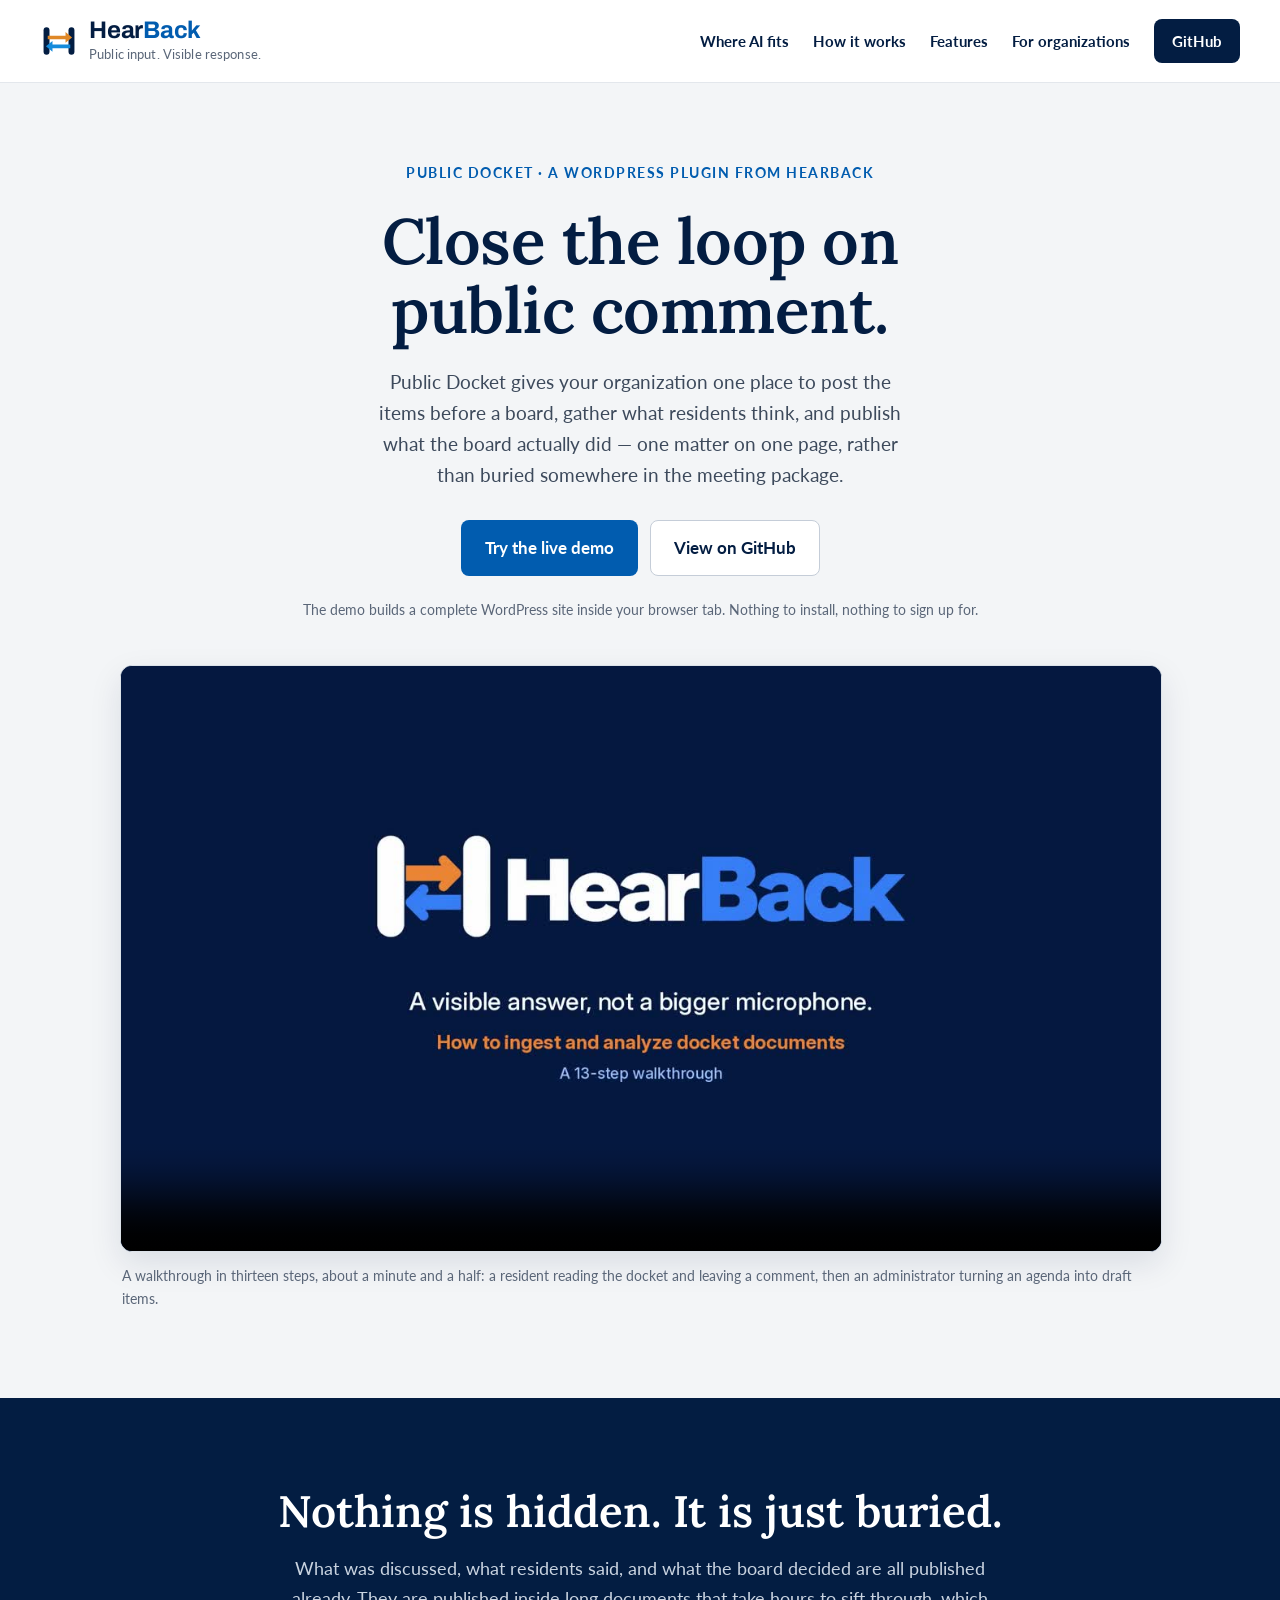
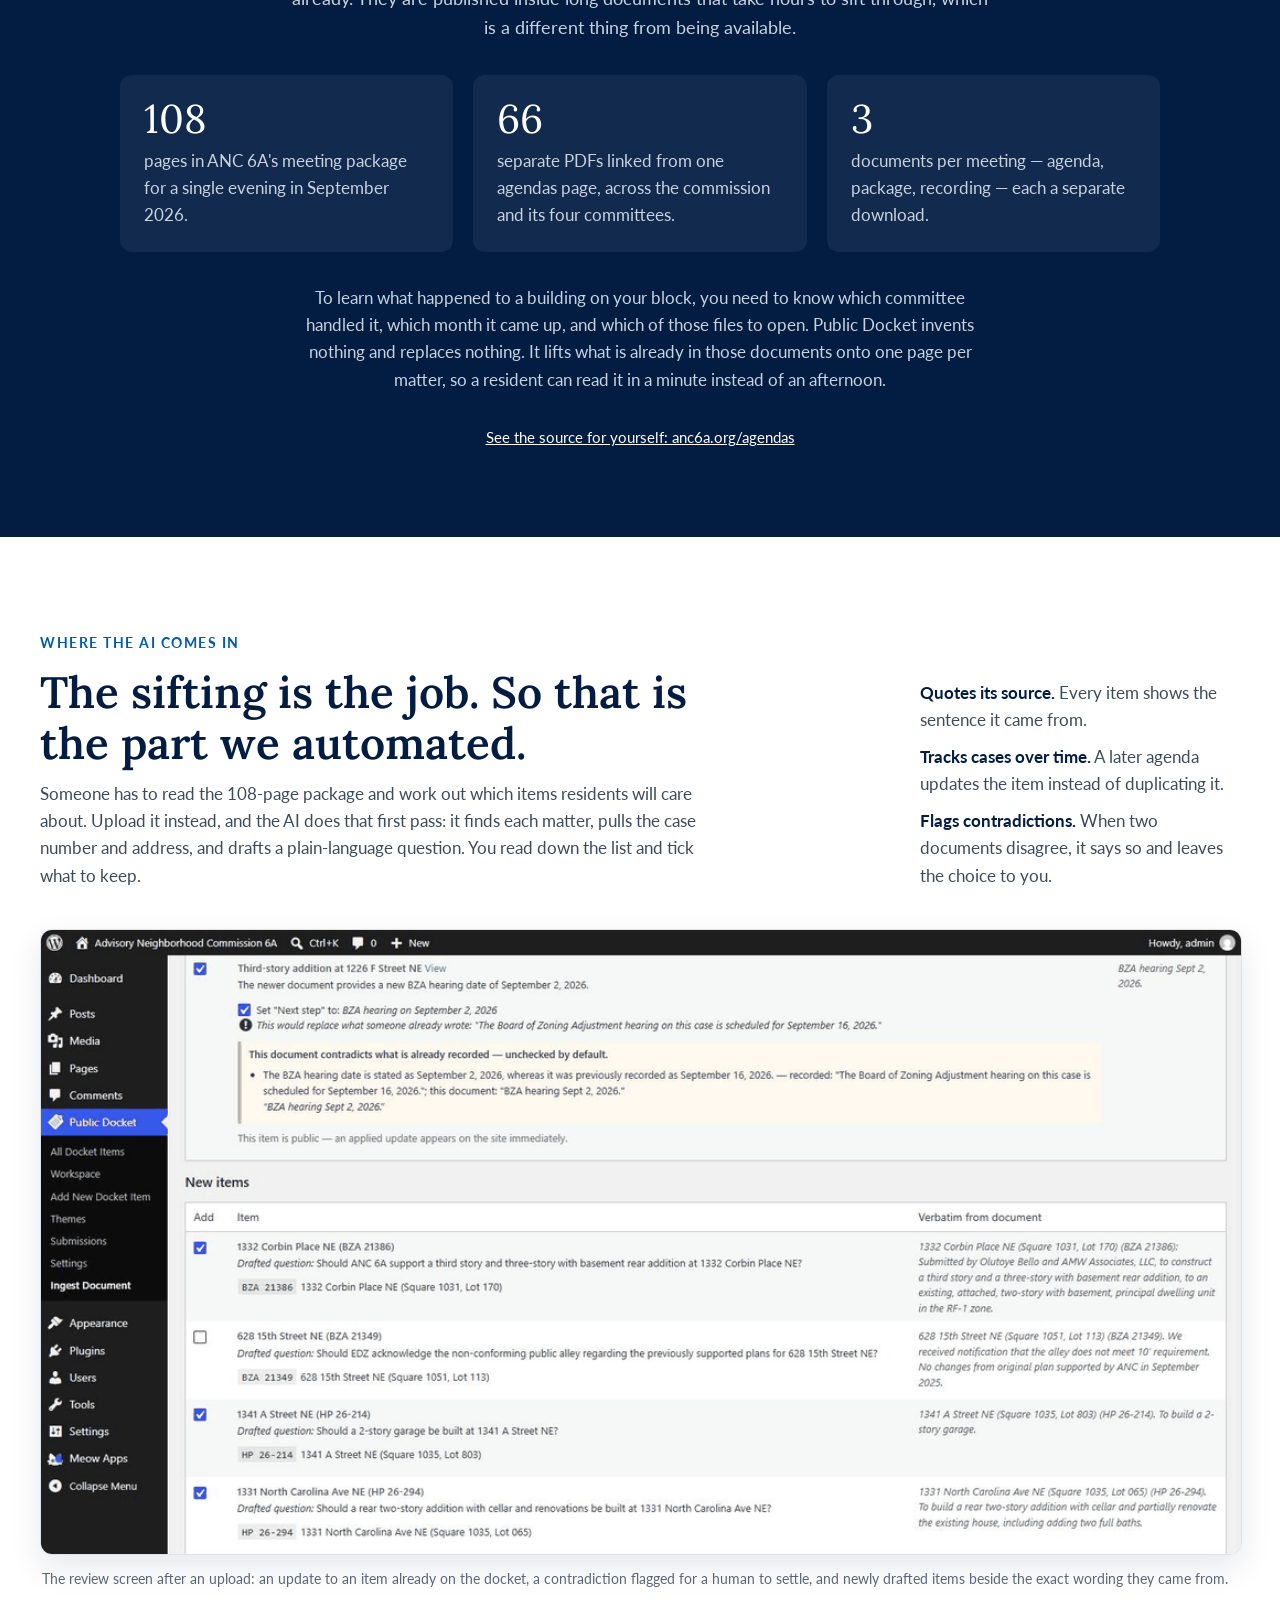
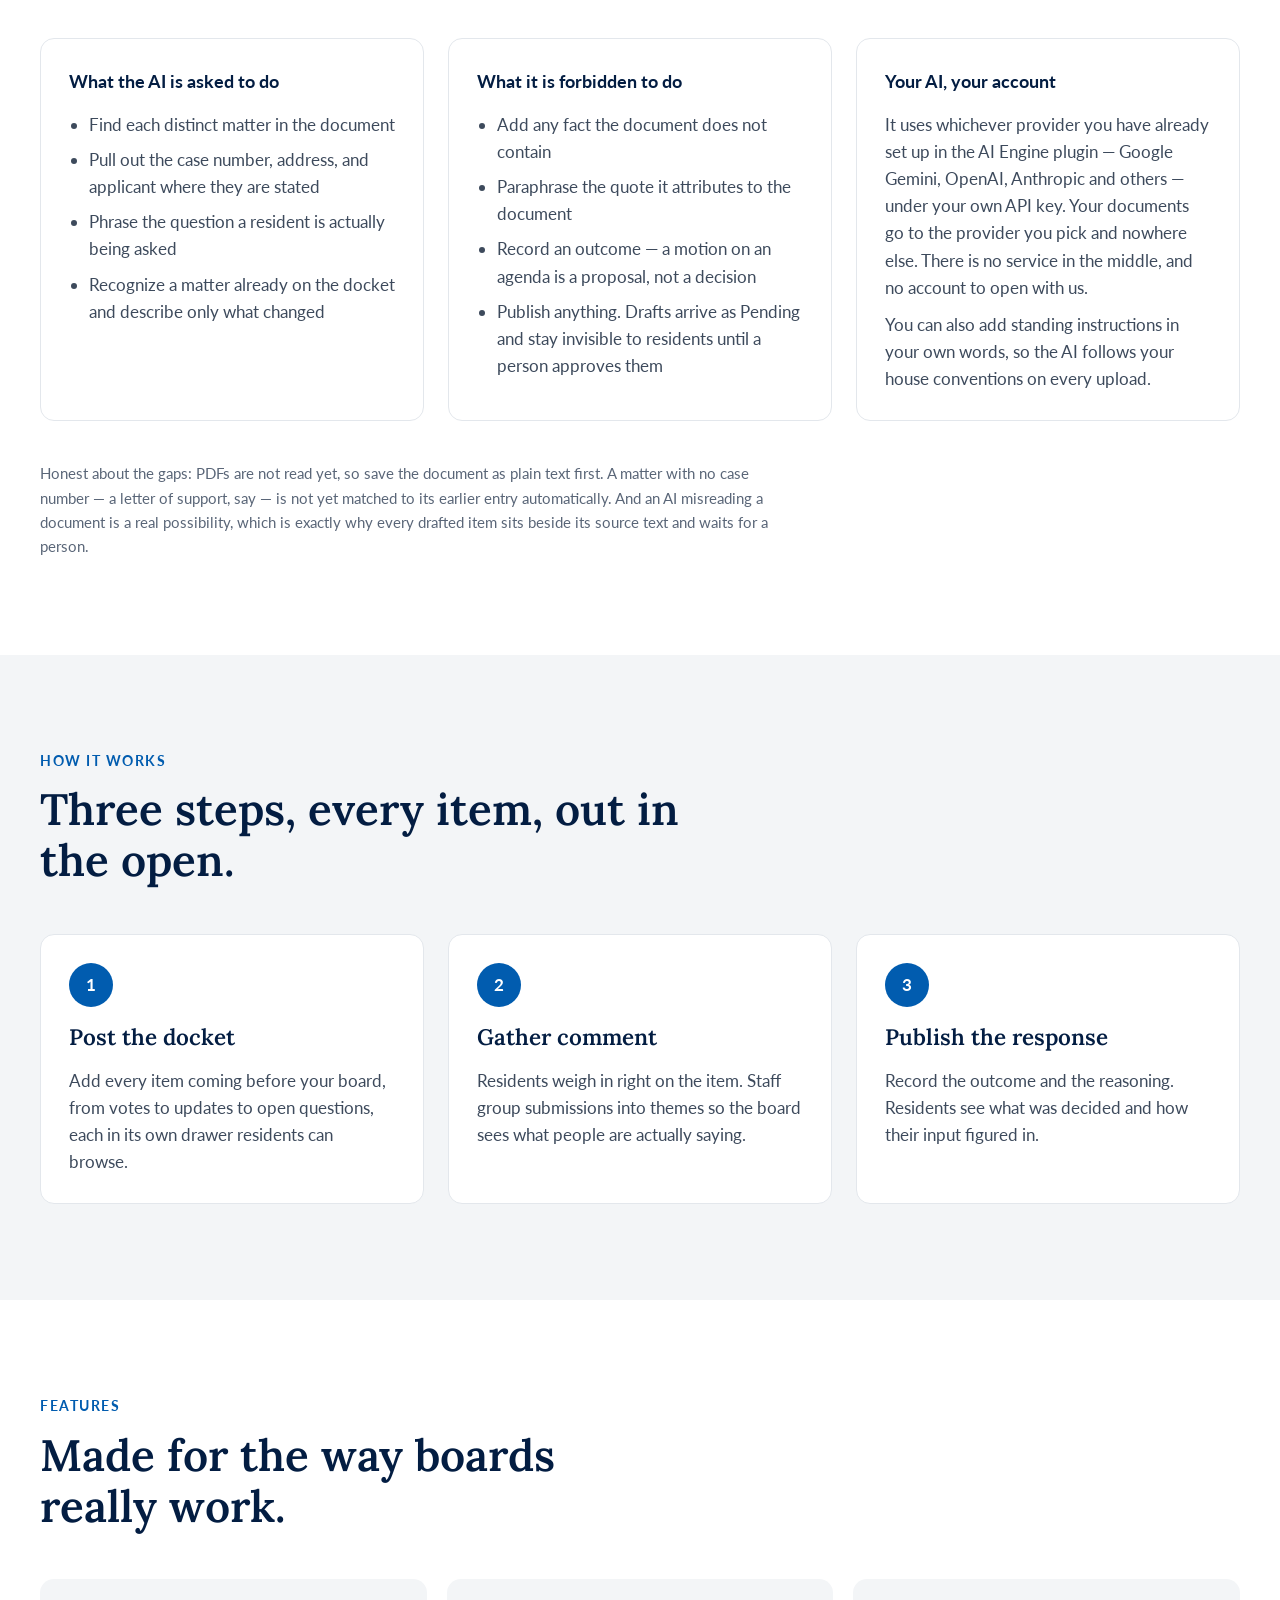
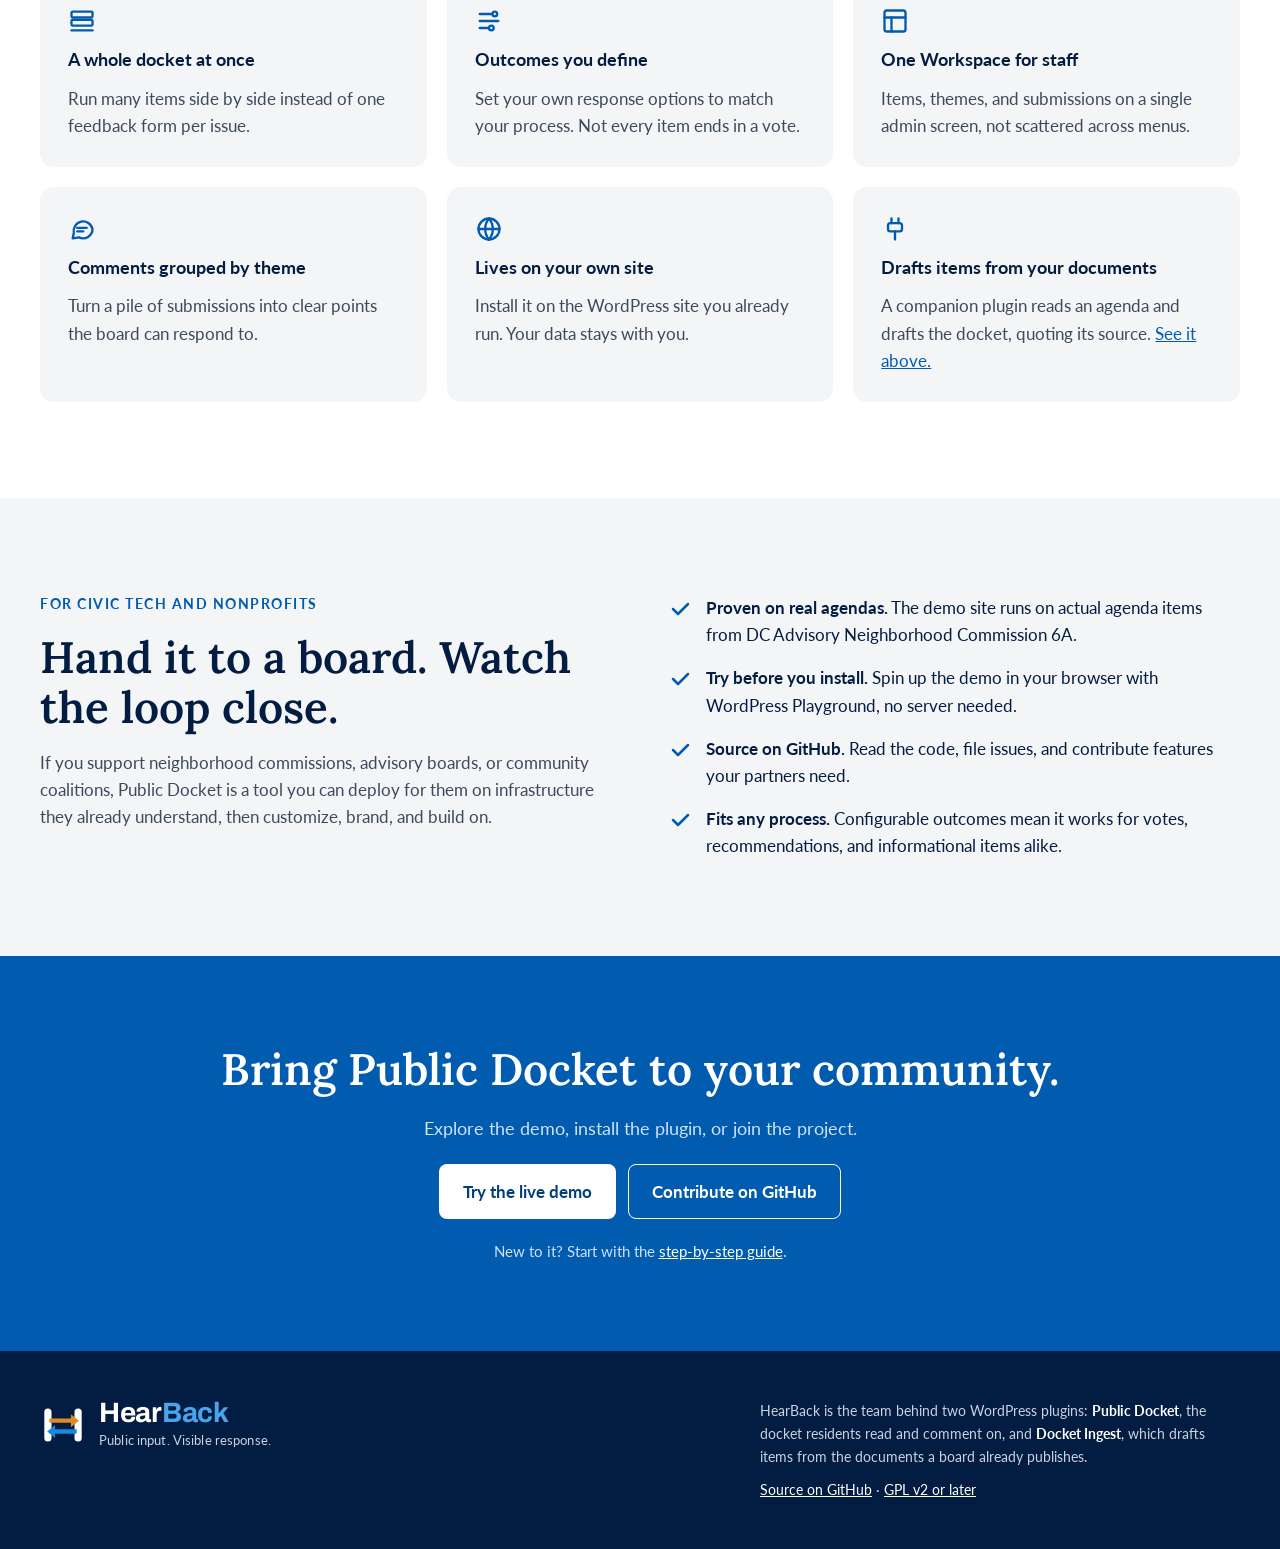
==== commit 94ad1967: "Swap in the HearBack-branded walkthrough Replaces the earlier export with the new 1:42 version, repo" ====
--- a/docs/index.html
+++ b/docs/index.html
@@ -68,10 +68,10 @@
 <div style="width: 100%; text-align: left">
 <figure>
 <video class="shot" controls playsinline preload="metadata" width="1920" height="1080" poster="images/walkthrough-poster.jpg" style="background: #031D42">
-<source src="media/public-docket-walkthrough.mp4" type="video/mp4">
-<p style="padding: 16px">Your browser cannot play this video. <a href="media/public-docket-walkthrough.mp4">Download the walkthrough (MP4, 8&nbsp;MB)</a>.</p>
+<source src="media/hearback-walkthrough.mp4" type="video/mp4">
+<p style="padding: 16px">Your browser cannot play this video. <a href="media/hearback-walkthrough.mp4">Download the walkthrough (MP4, 13&nbsp;MB)</a>.</p>
 </video>
-<figcaption class="caption">A one-minute walkthrough: a resident reading the docket and leaving a comment, then an administrator turning an agenda into draft items.</figcaption>
+<figcaption class="caption">A walkthrough in thirteen steps, about a minute and a half: a resident reading the docket and leaving a comment, then an administrator turning an agenda into draft items.</figcaption>
 </figure>
 </div>
 </div>
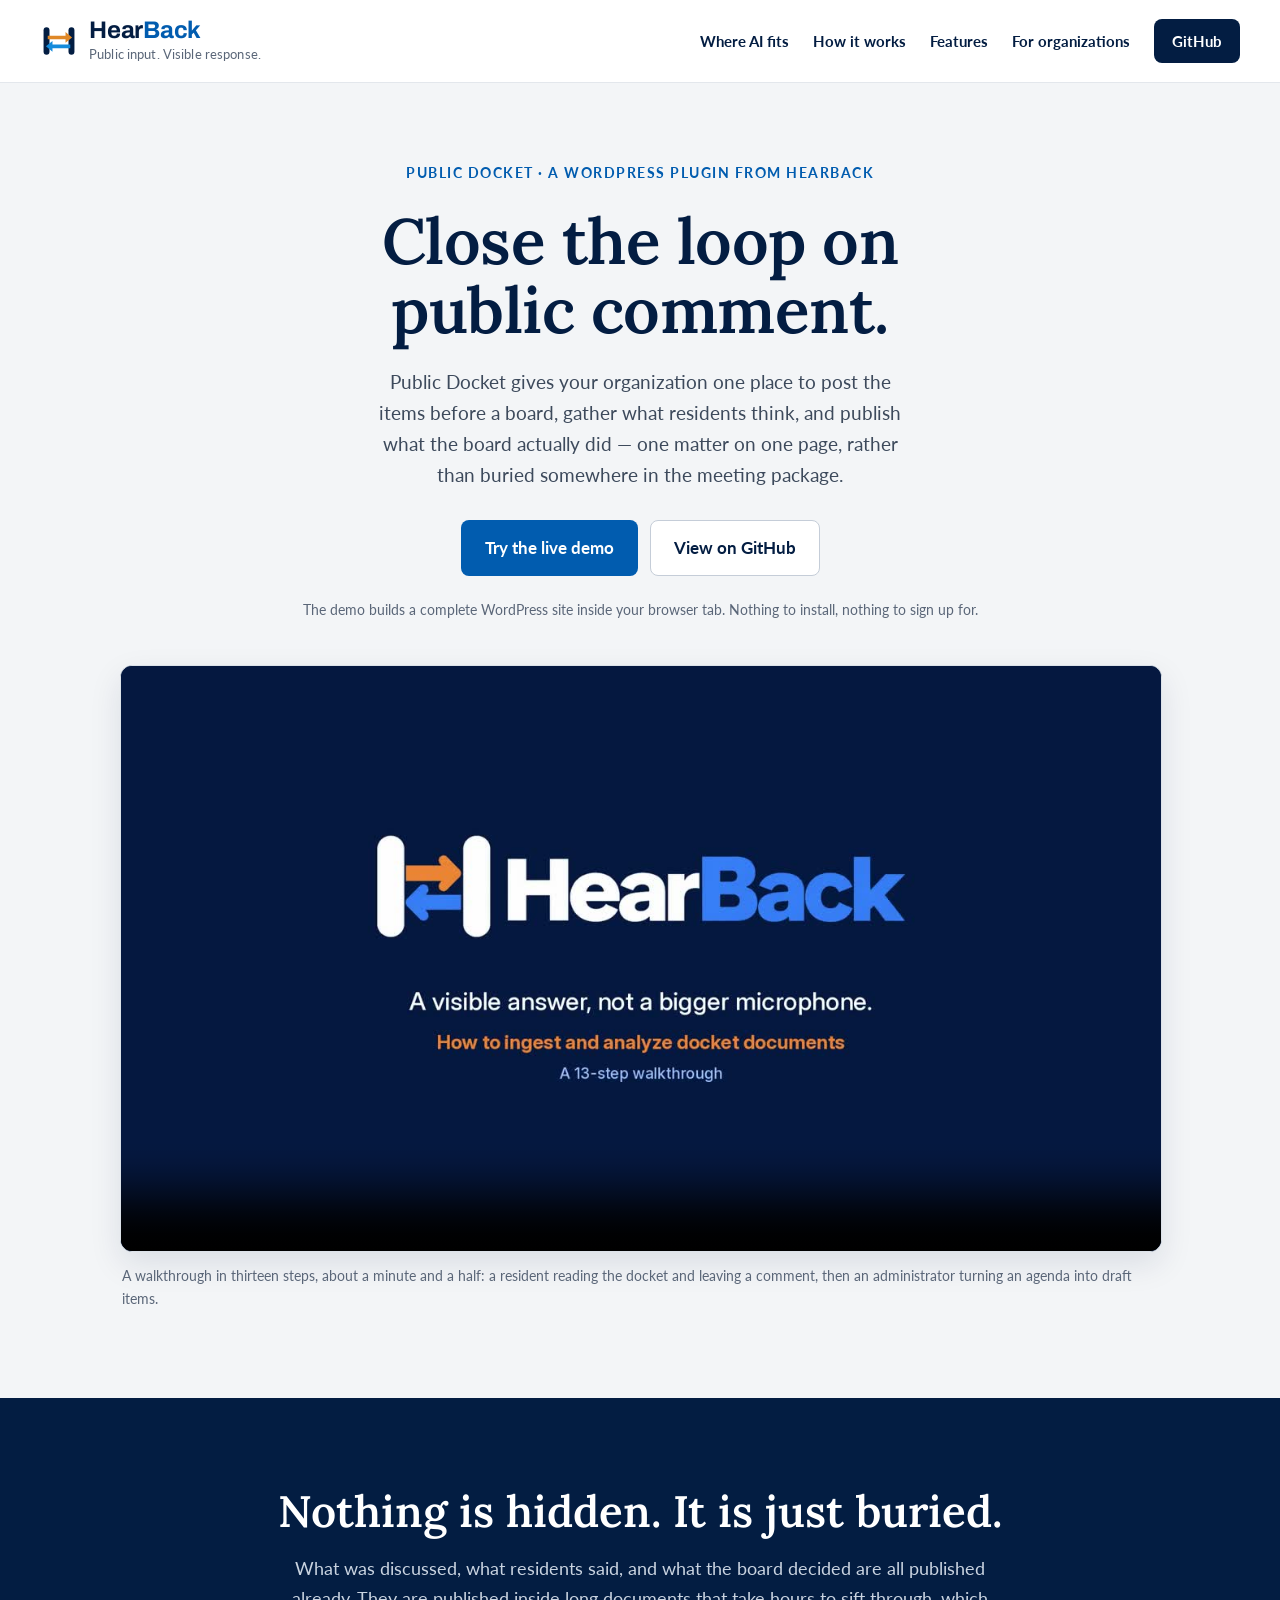
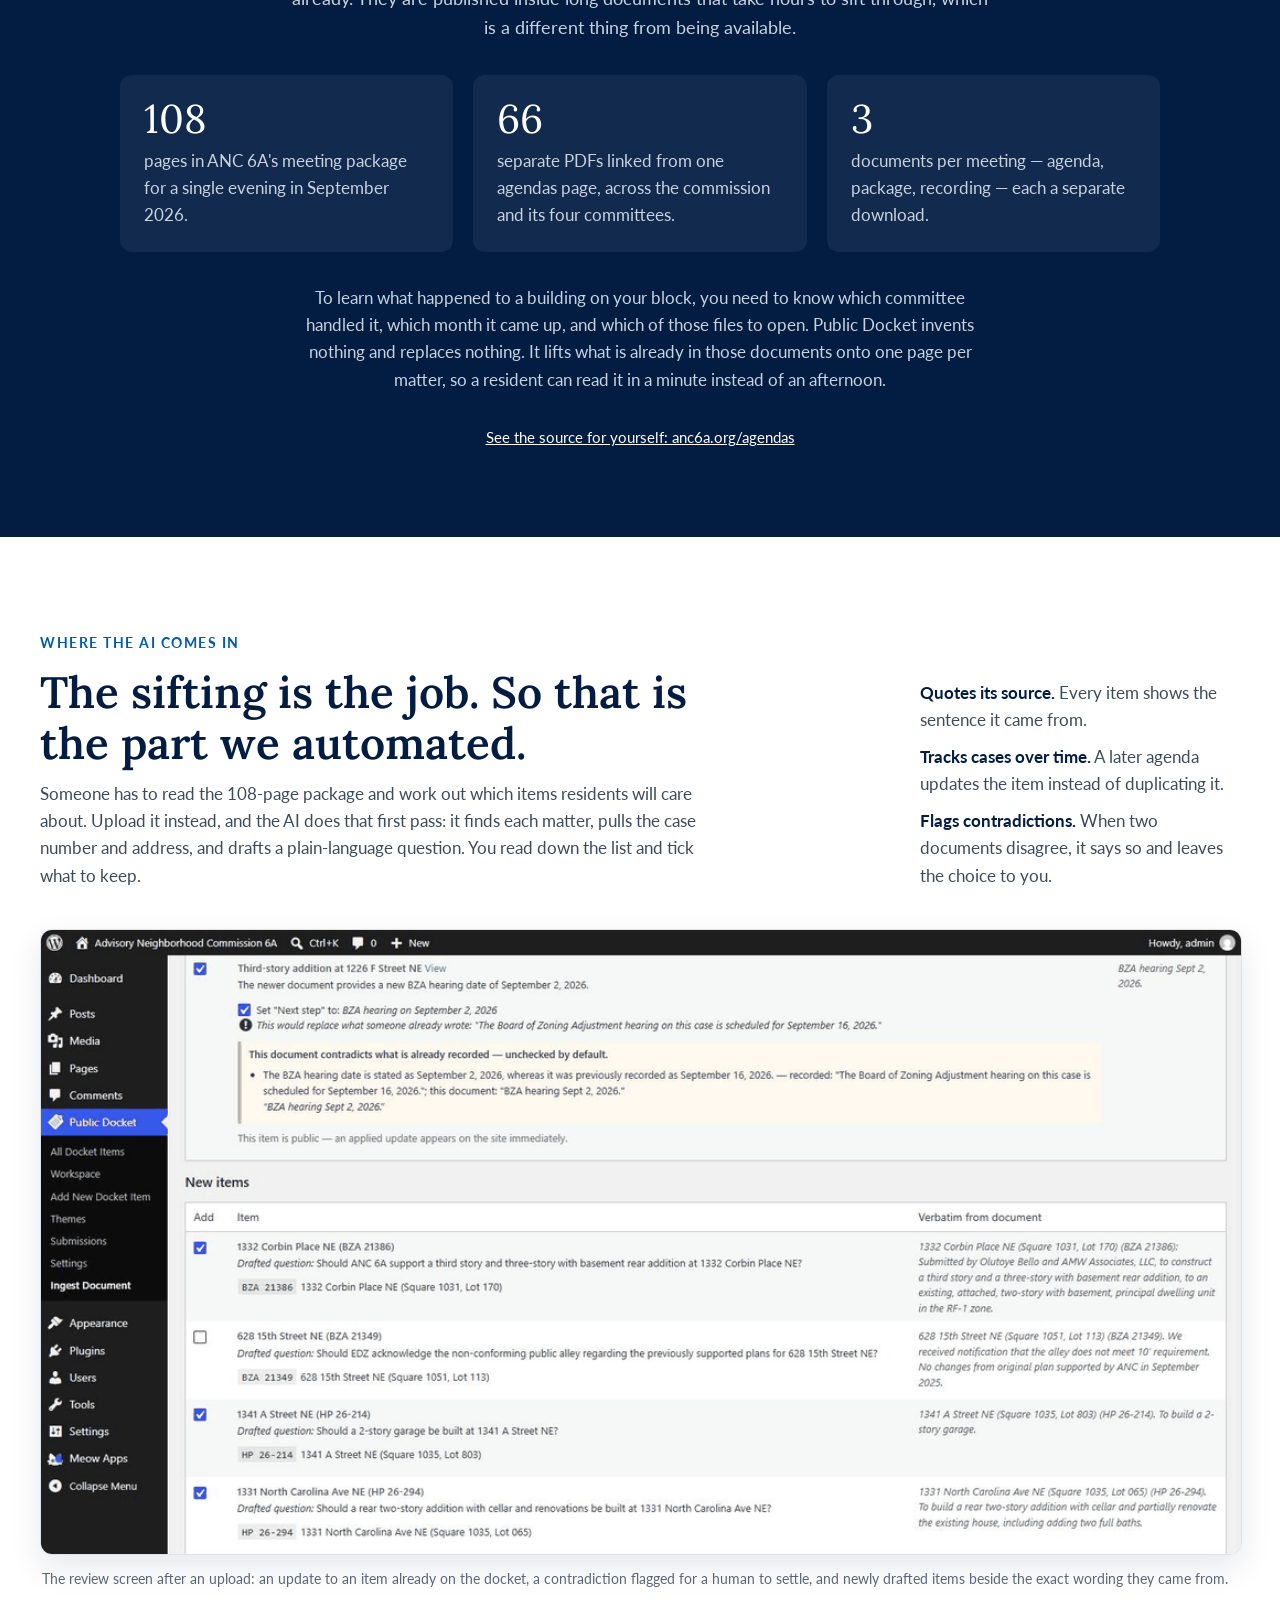
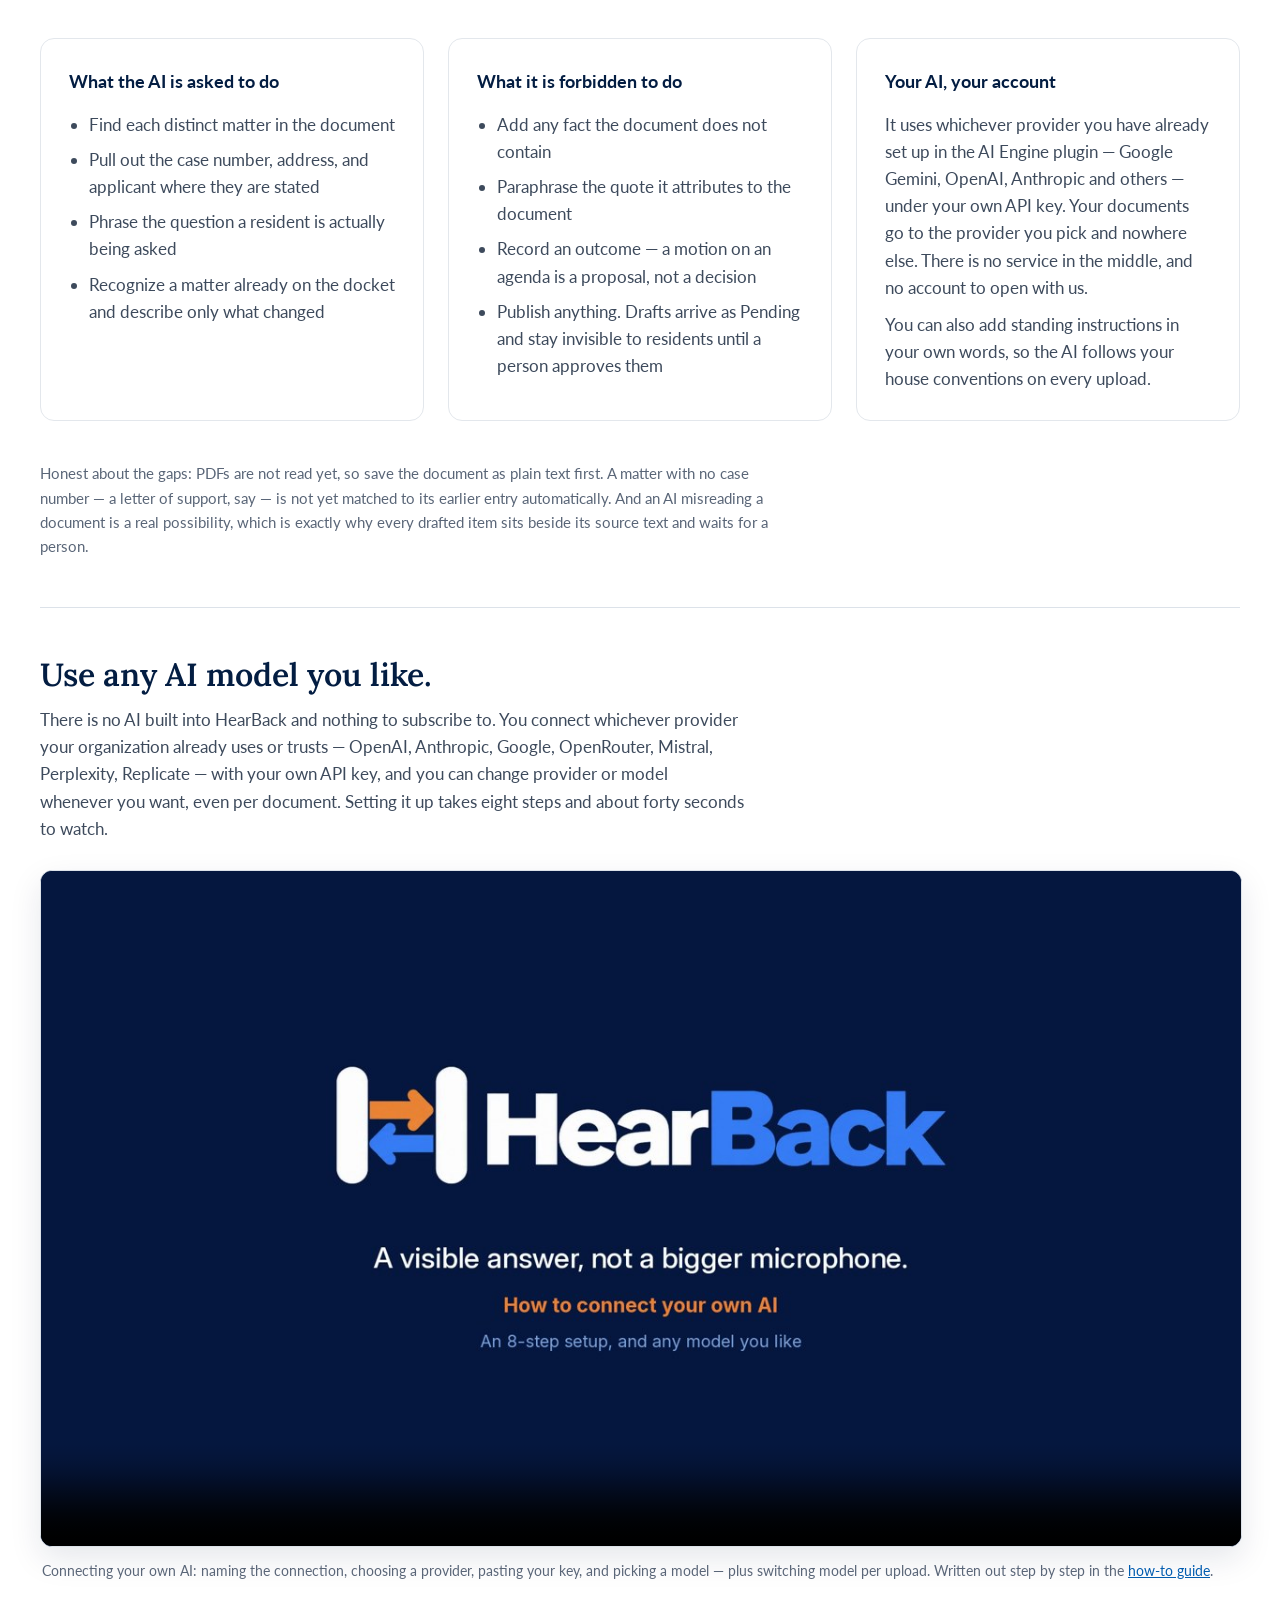
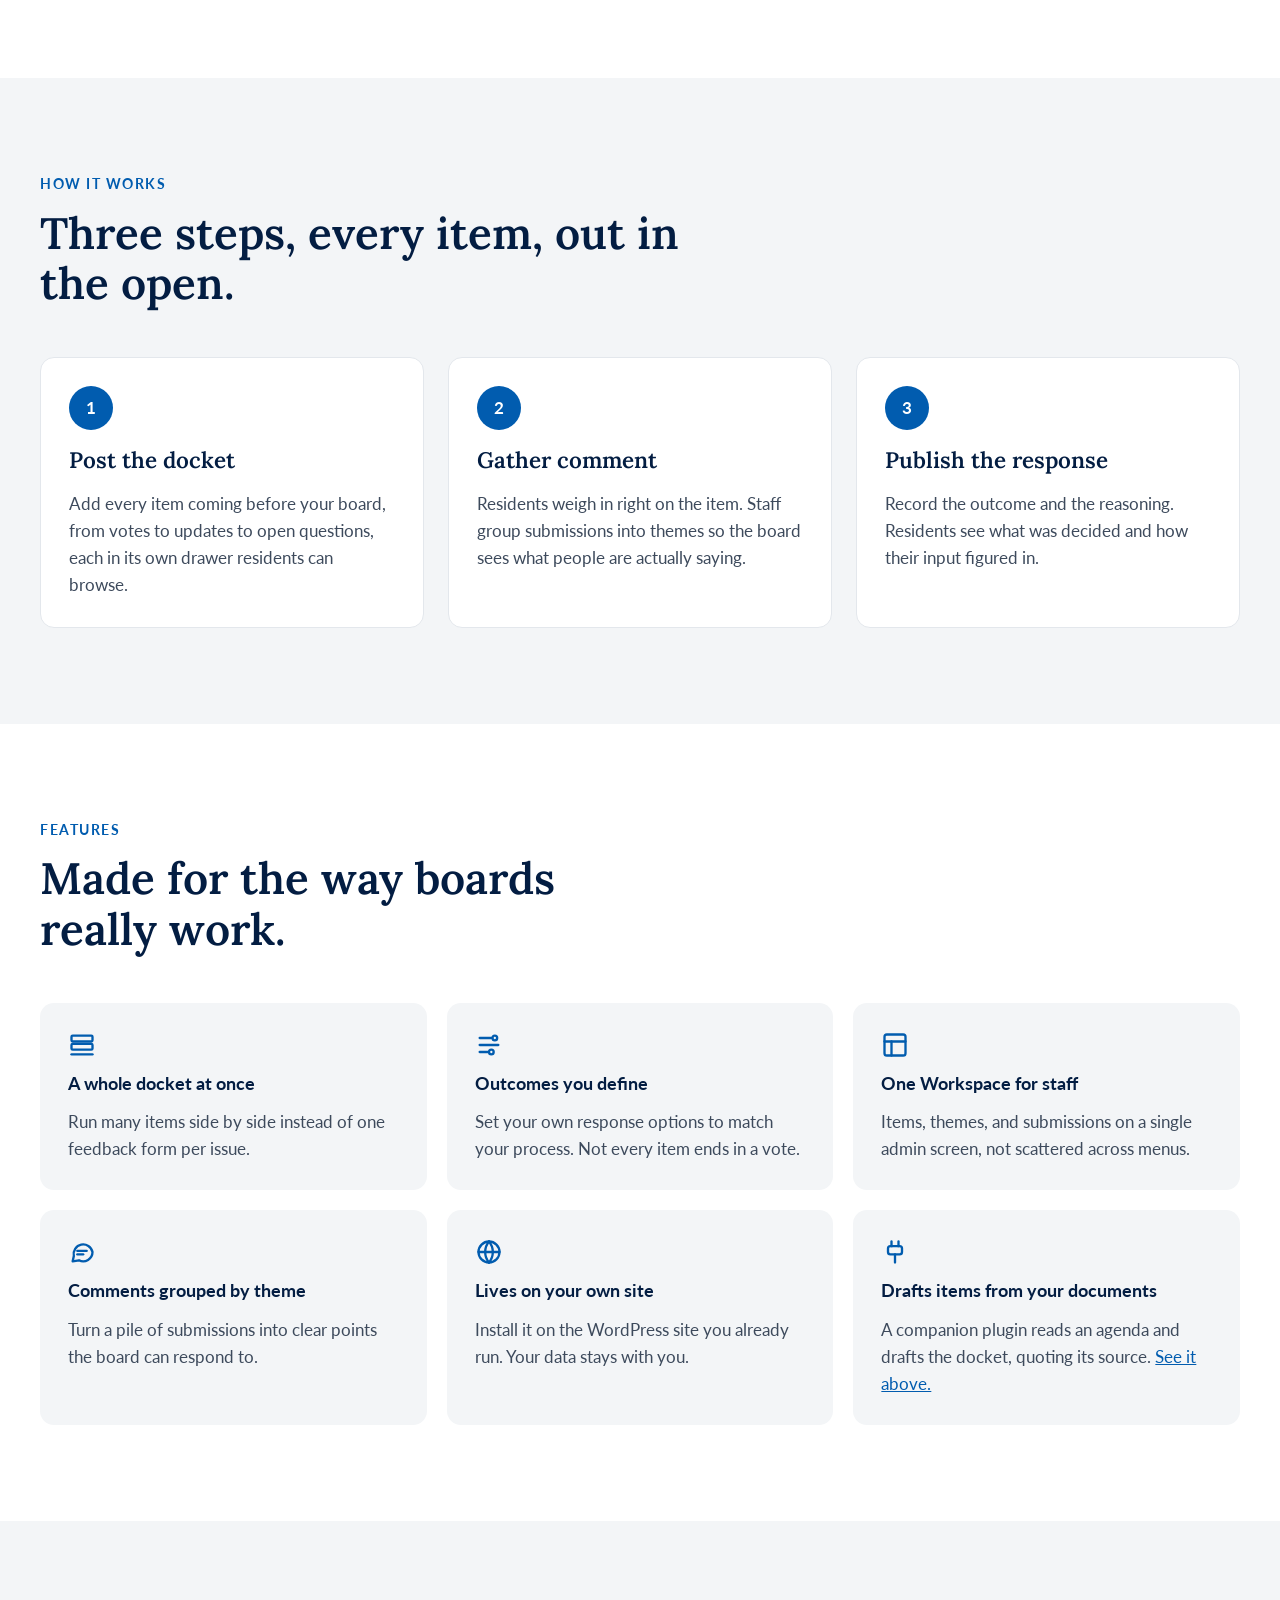
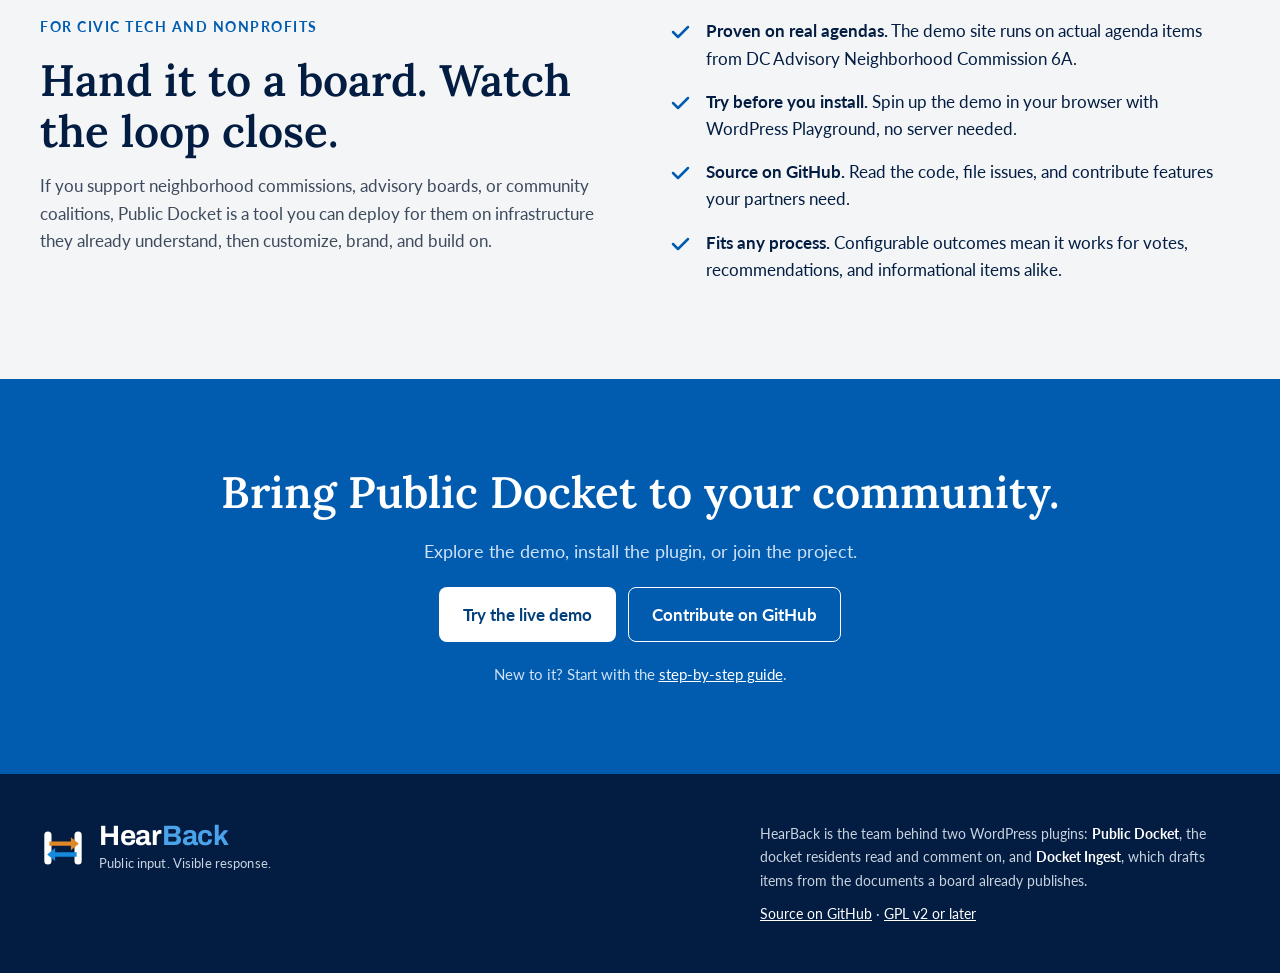
==== commit 51d08a66: "Add a second video: connecting your own AI An eight-step setup deck built from the Scribe screenshot" ====
--- a/docs/index.html
+++ b/docs/index.html
@@ -69,7 +69,7 @@
 <figure>
 <video class="shot" controls playsinline preload="metadata" width="1920" height="1080" poster="images/walkthrough-poster.jpg" style="background: #031D42">
 <source src="media/hearback-walkthrough.mp4" type="video/mp4">
-<p style="padding: 16px">Your browser cannot play this video. <a href="media/hearback-walkthrough.mp4">Download the walkthrough (MP4, 13&nbsp;MB)</a>.</p>
+<p style="padding: 16px">Your browser cannot play this video. <a href="media/hearback-walkthrough.mp4">Download the walkthrough (MP4, 12&nbsp;MB)</a>.</p>
 </video>
 <figcaption class="caption">A walkthrough in thirteen steps, about a minute and a half: a resident reading the docket and leaving a comment, then an administrator turning an agenda into draft items.</figcaption>
 </figure>
@@ -150,6 +150,20 @@
 </div>
 
 <p style="margin: 0; color: #5A6678; font-size: 0.95rem; max-width: 46rem">Honest about the gaps: PDFs are not read yet, so save the document as plain text first. A matter with no case number — a letter of support, say — is not yet matched to its earlier entry automatically. And an AI misreading a document is a real possibility, which is exactly why every drafted item sits beside its source text and waits for a person.</p>
+
+<div style="border-top: 1px solid #DCE2E9; padding-top: 48px; margin-top: 8px; display: flex; flex-direction: column; gap: 28px">
+<div style="display: flex; flex-direction: column; gap: 12px; max-width: 44rem">
+<h3 style="margin: 0; font-family: Lora, Georgia, serif; font-weight: 600; font-size: clamp(1.5rem, 2.6vw, 2rem); line-height: 1.2">Use any AI model you like.</h3>
+<p style="margin: 0; color: #3D4A5C">There is no AI built into HearBack and nothing to subscribe to. You connect whichever provider your organization already uses or trusts — OpenAI, Anthropic, Google, OpenRouter, Mistral, Perplexity, Replicate — with your own API key, and you can change provider or model whenever you want, even per document. Setting it up takes eight steps and about forty seconds to watch.</p>
+</div>
+<figure>
+<video class="shot" controls playsinline preload="none" width="1920" height="1080" poster="images/ai-setup-poster.jpg" style="background: #031D42">
+<source src="media/hearback-ai-setup.mp4" type="video/mp4">
+<p style="padding: 16px">Your browser cannot play this video. <a href="media/hearback-ai-setup.mp4">Download the setup walkthrough (MP4, 2&nbsp;MB)</a>.</p>
+</video>
+<figcaption class="caption">Connecting your own AI: naming the connection, choosing a provider, pasting your key, and picking a model — plus switching model per upload. Written out step by step in the <a href="https://github.com/mrwhinna-mw/hearback_wordpress/blob/main/HOW-TO-GUIDE.md">how-to guide</a>.</figcaption>
+</figure>
+</div>
 </div>
 </section>
 
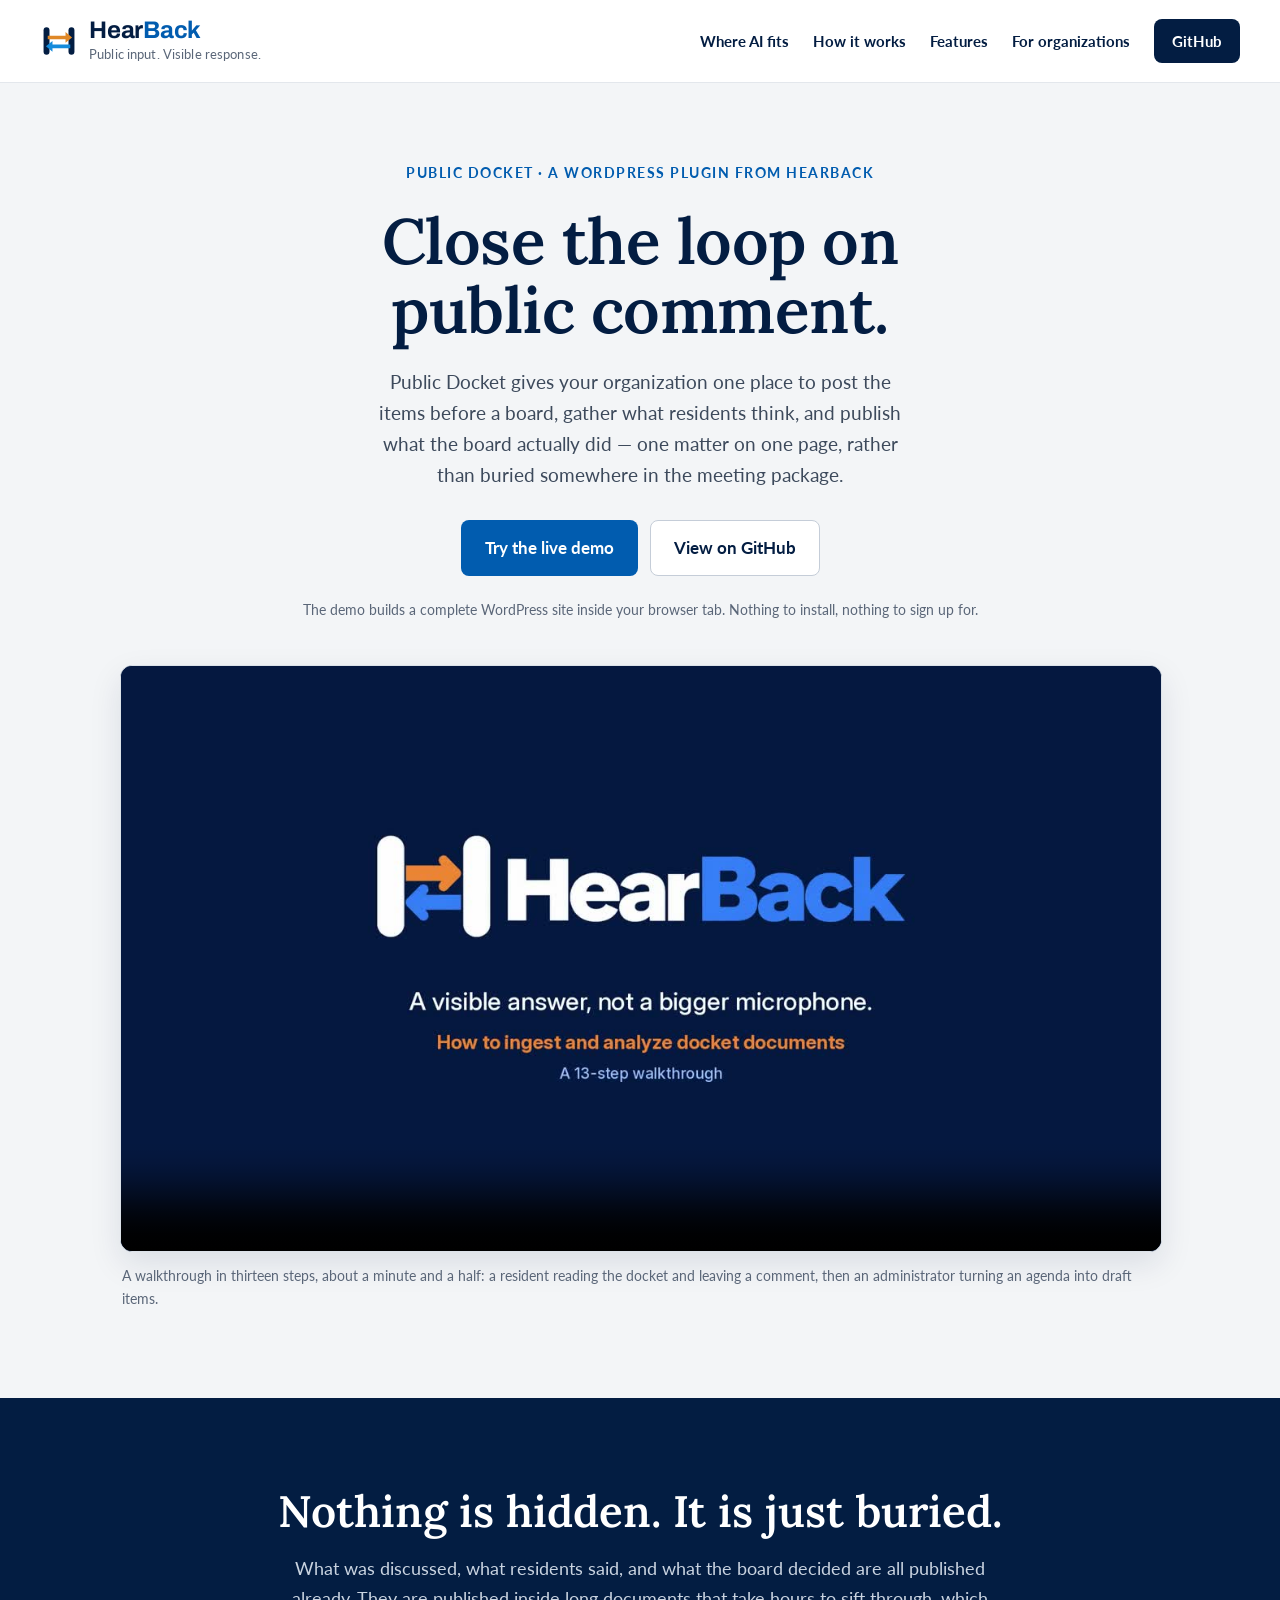
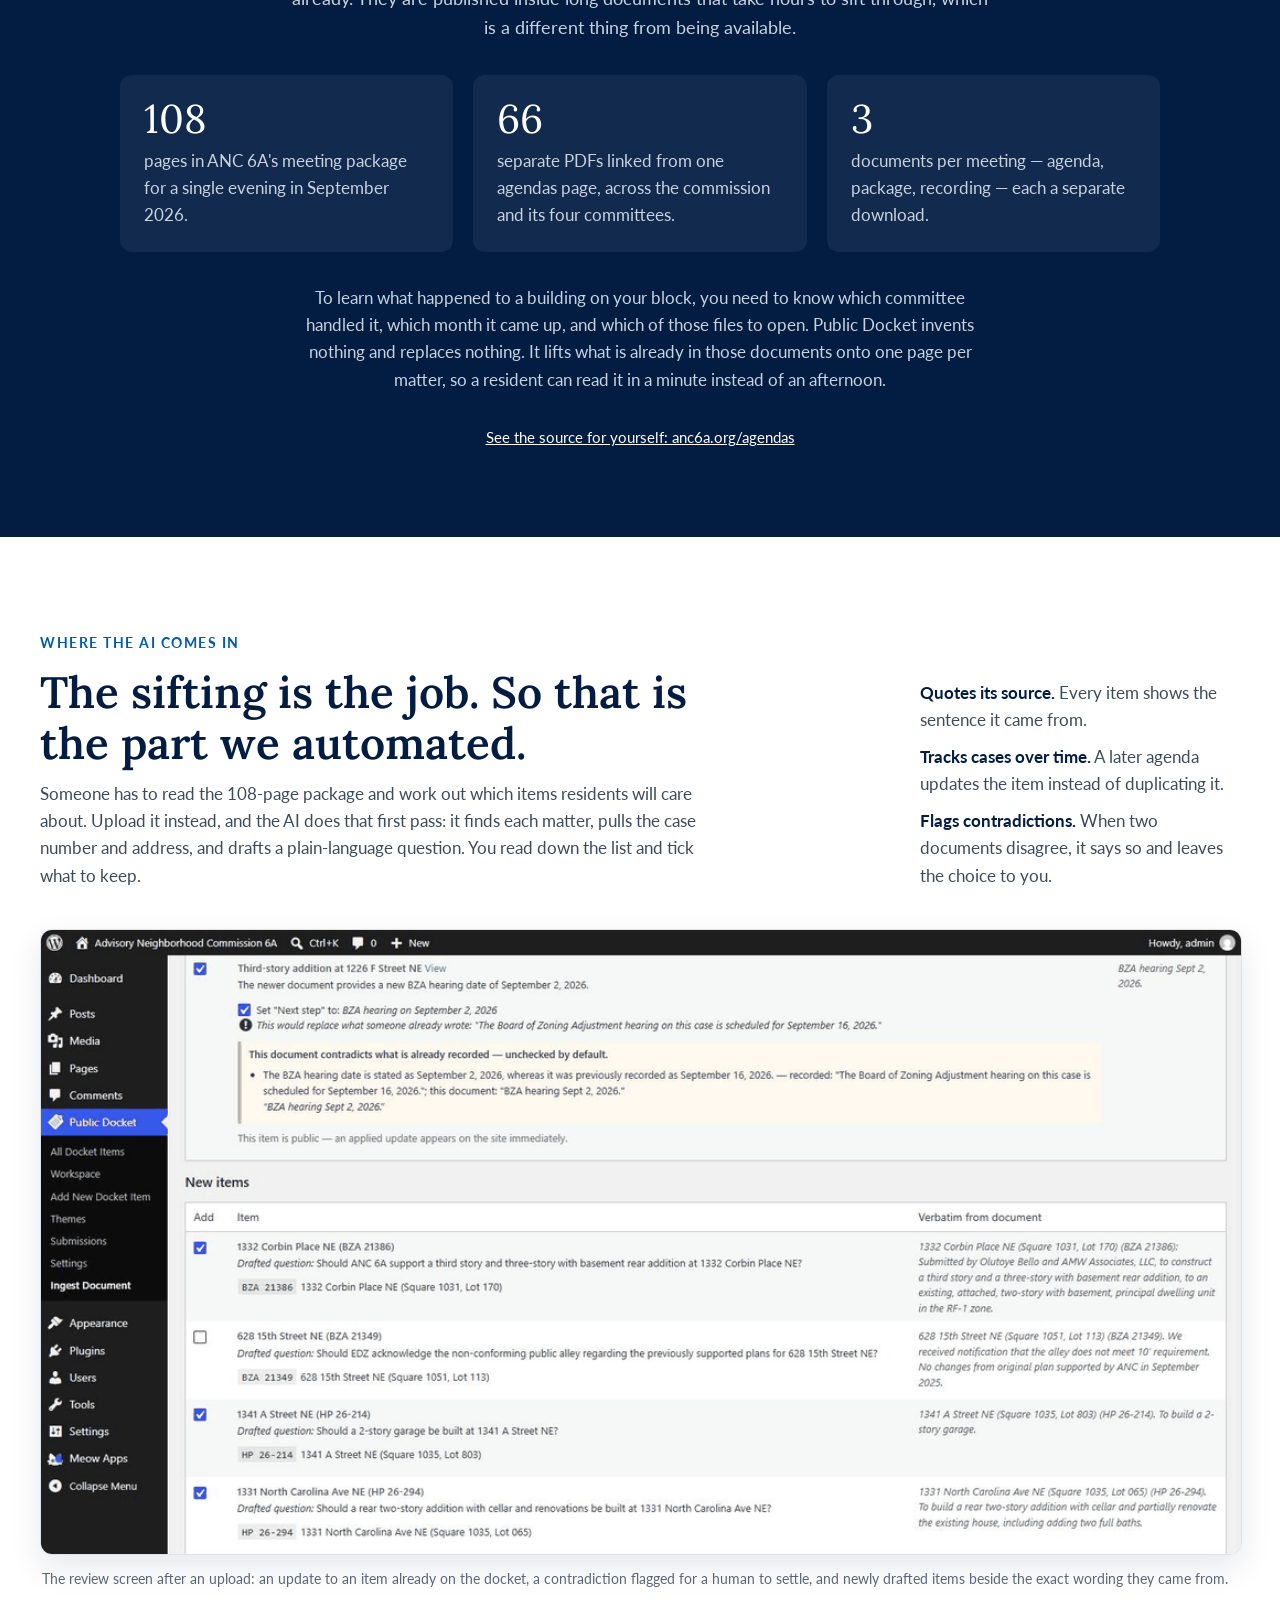
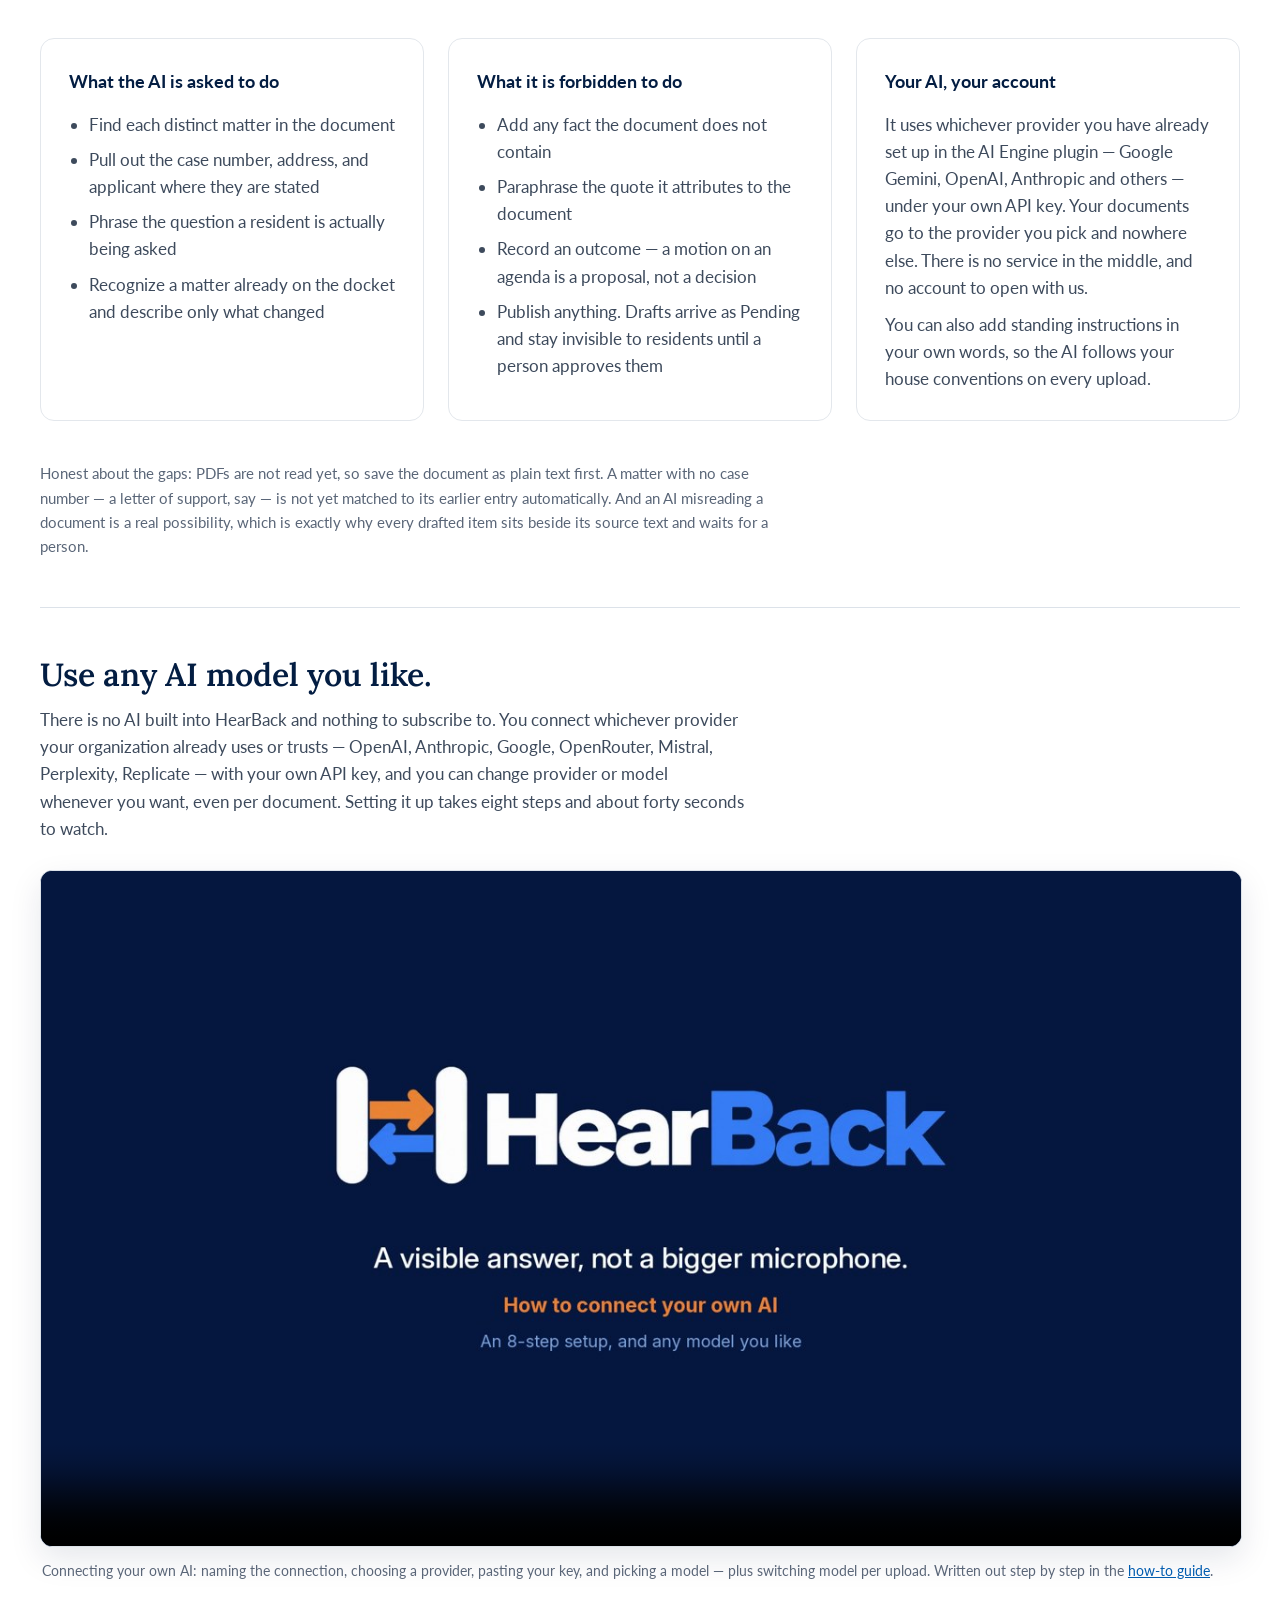
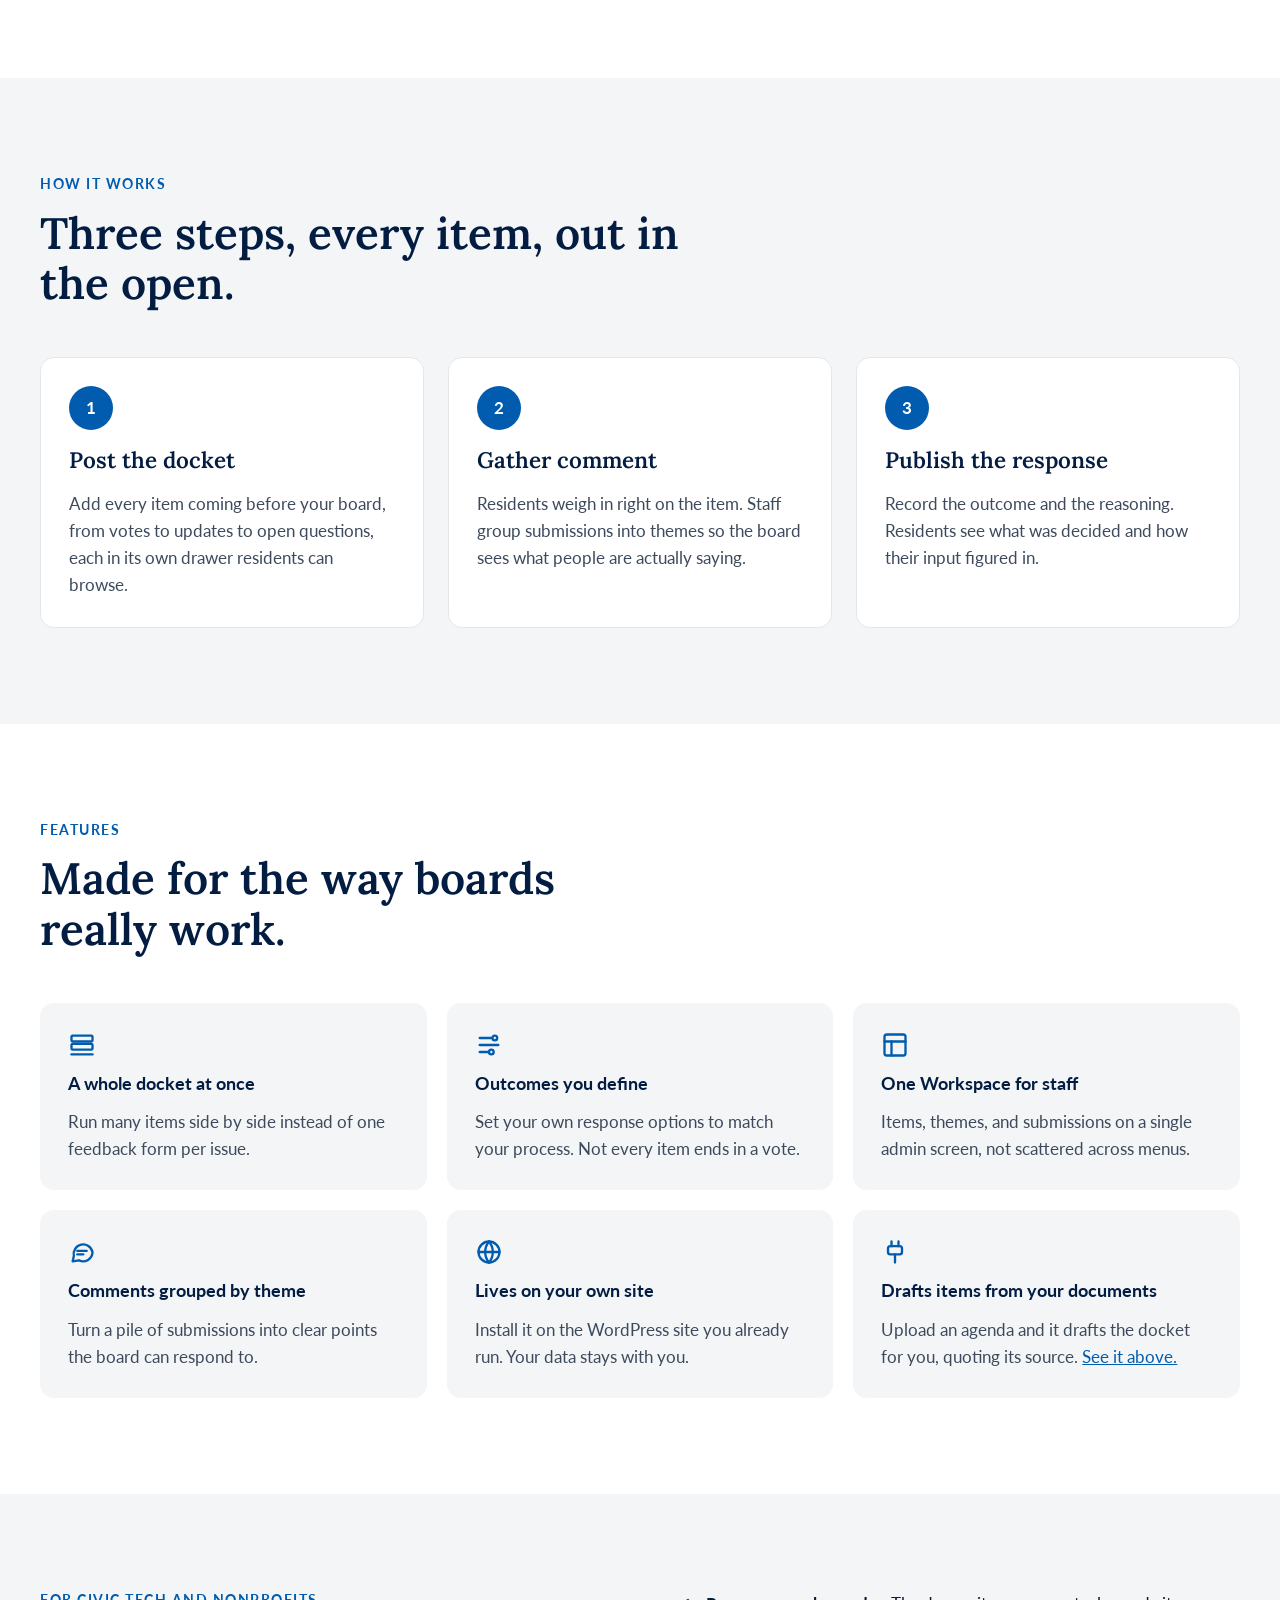
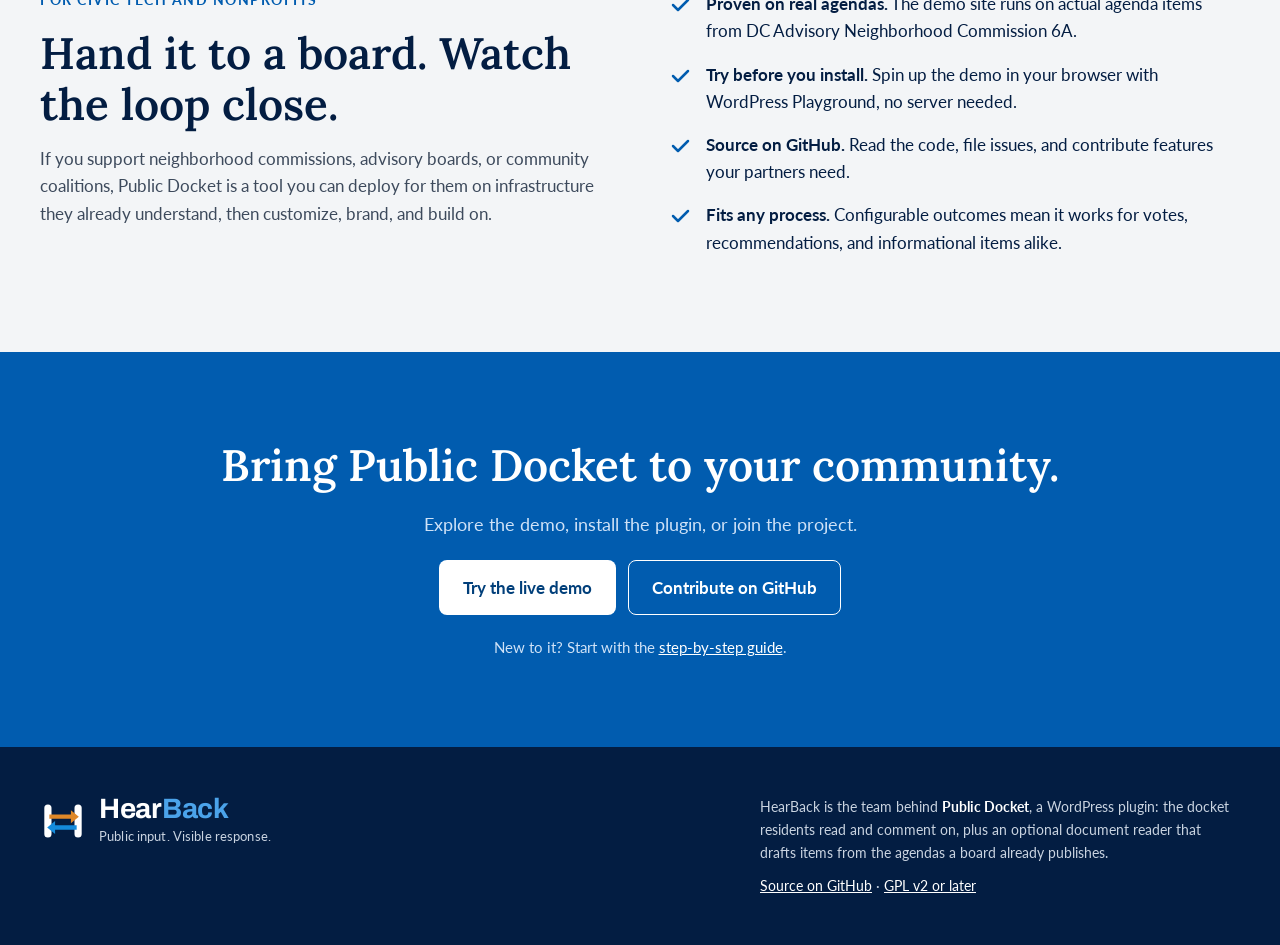
==== commit 4a29c6f5: "Update the docs for one plugin instead of two README, how-to guide and landing page now describe a s" ====
--- a/docs/index.html
+++ b/docs/index.html
@@ -69,7 +69,7 @@
 <figure>
 <video class="shot" controls playsinline preload="metadata" width="1920" height="1080" poster="images/walkthrough-poster.jpg" style="background: #031D42">
 <source src="media/hearback-walkthrough.mp4" type="video/mp4">
-<p style="padding: 16px">Your browser cannot play this video. <a href="media/hearback-walkthrough.mp4">Download the walkthrough (MP4, 12&nbsp;MB)</a>.</p>
+<p style="padding: 16px">Your browser cannot play this video. <a href="media/hearback-walkthrough.mp4">Download the walkthrough (MP4, 14&nbsp;MB)</a>.</p>
 </video>
 <figcaption class="caption">A walkthrough in thirteen steps, about a minute and a half: a resident reading the docket and leaving a comment, then an administrator turning an agenda into draft items.</figcaption>
 </figure>
@@ -159,7 +159,7 @@
 <figure>
 <video class="shot" controls playsinline preload="none" width="1920" height="1080" poster="images/ai-setup-poster.jpg" style="background: #031D42">
 <source src="media/hearback-ai-setup.mp4" type="video/mp4">
-<p style="padding: 16px">Your browser cannot play this video. <a href="media/hearback-ai-setup.mp4">Download the setup walkthrough (MP4, 2&nbsp;MB)</a>.</p>
+<p style="padding: 16px">Your browser cannot play this video. <a href="media/hearback-ai-setup.mp4">Download the setup walkthrough (MP4, 3&nbsp;MB)</a>.</p>
 </video>
 <figcaption class="caption">Connecting your own AI: naming the connection, choosing a provider, pasting your key, and picking a model — plus switching model per upload. Written out step by step in the <a href="https://github.com/mrwhinna-mw/hearback_wordpress/blob/main/HOW-TO-GUIDE.md">how-to guide</a>.</figcaption>
 </figure>
@@ -228,7 +228,7 @@
 <div style="background: #F3F5F7; border-radius: 14px; padding: 28px; display: flex; flex-direction: column; gap: 10px">
 <svg width="28" height="28" viewBox="0 0 24 24" fill="none" stroke="#015CAF" stroke-width="2" stroke-linecap="round" stroke-linejoin="round" aria-hidden="true"><path d="M9 3v4"></path><path d="M15 3v4"></path><rect x="6" y="7" width="12" height="7" rx="2"></rect><path d="M12 14v7"></path></svg>
 <h3 style="margin: 0; font-size: 1.15rem">Drafts items from your documents</h3>
-<p style="margin: 0; color: #3D4A5C">A companion plugin reads an agenda and drafts the docket, quoting its source. <a href="#ingest">See it above.</a></p>
+<p style="margin: 0; color: #3D4A5C">Upload an agenda and it drafts the docket for you, quoting its source. <a href="#ingest">See it above.</a></p>
 </div>
 </div>
 </div>
@@ -289,7 +289,7 @@
 </span>
 </div>
 <div style="max-width: 30rem; font-size: 0.9rem; color: #C9D3E0; display: flex; flex-direction: column; gap: 10px">
-<p style="margin: 0">HearBack is the team behind two WordPress plugins: <strong style="color: #FFFFFF">Public Docket</strong>, the docket residents read and comment on, and <strong style="color: #FFFFFF">Docket Ingest</strong>, which drafts items from the documents a board already publishes.</p>
+<p style="margin: 0">HearBack is the team behind <strong style="color: #FFFFFF">Public Docket</strong>, a WordPress plugin: the docket residents read and comment on, plus an optional document reader that drafts items from the agendas a board already publishes.</p>
 <p style="margin: 0"><a href="https://github.com/mrwhinna-mw/hearback_wordpress" style="color: #FFFFFF">Source on GitHub</a> · <a href="https://www.gnu.org/licenses/gpl-2.0.html" style="color: #FFFFFF">GPL v2 or later</a></p>
 </div>
 </div>
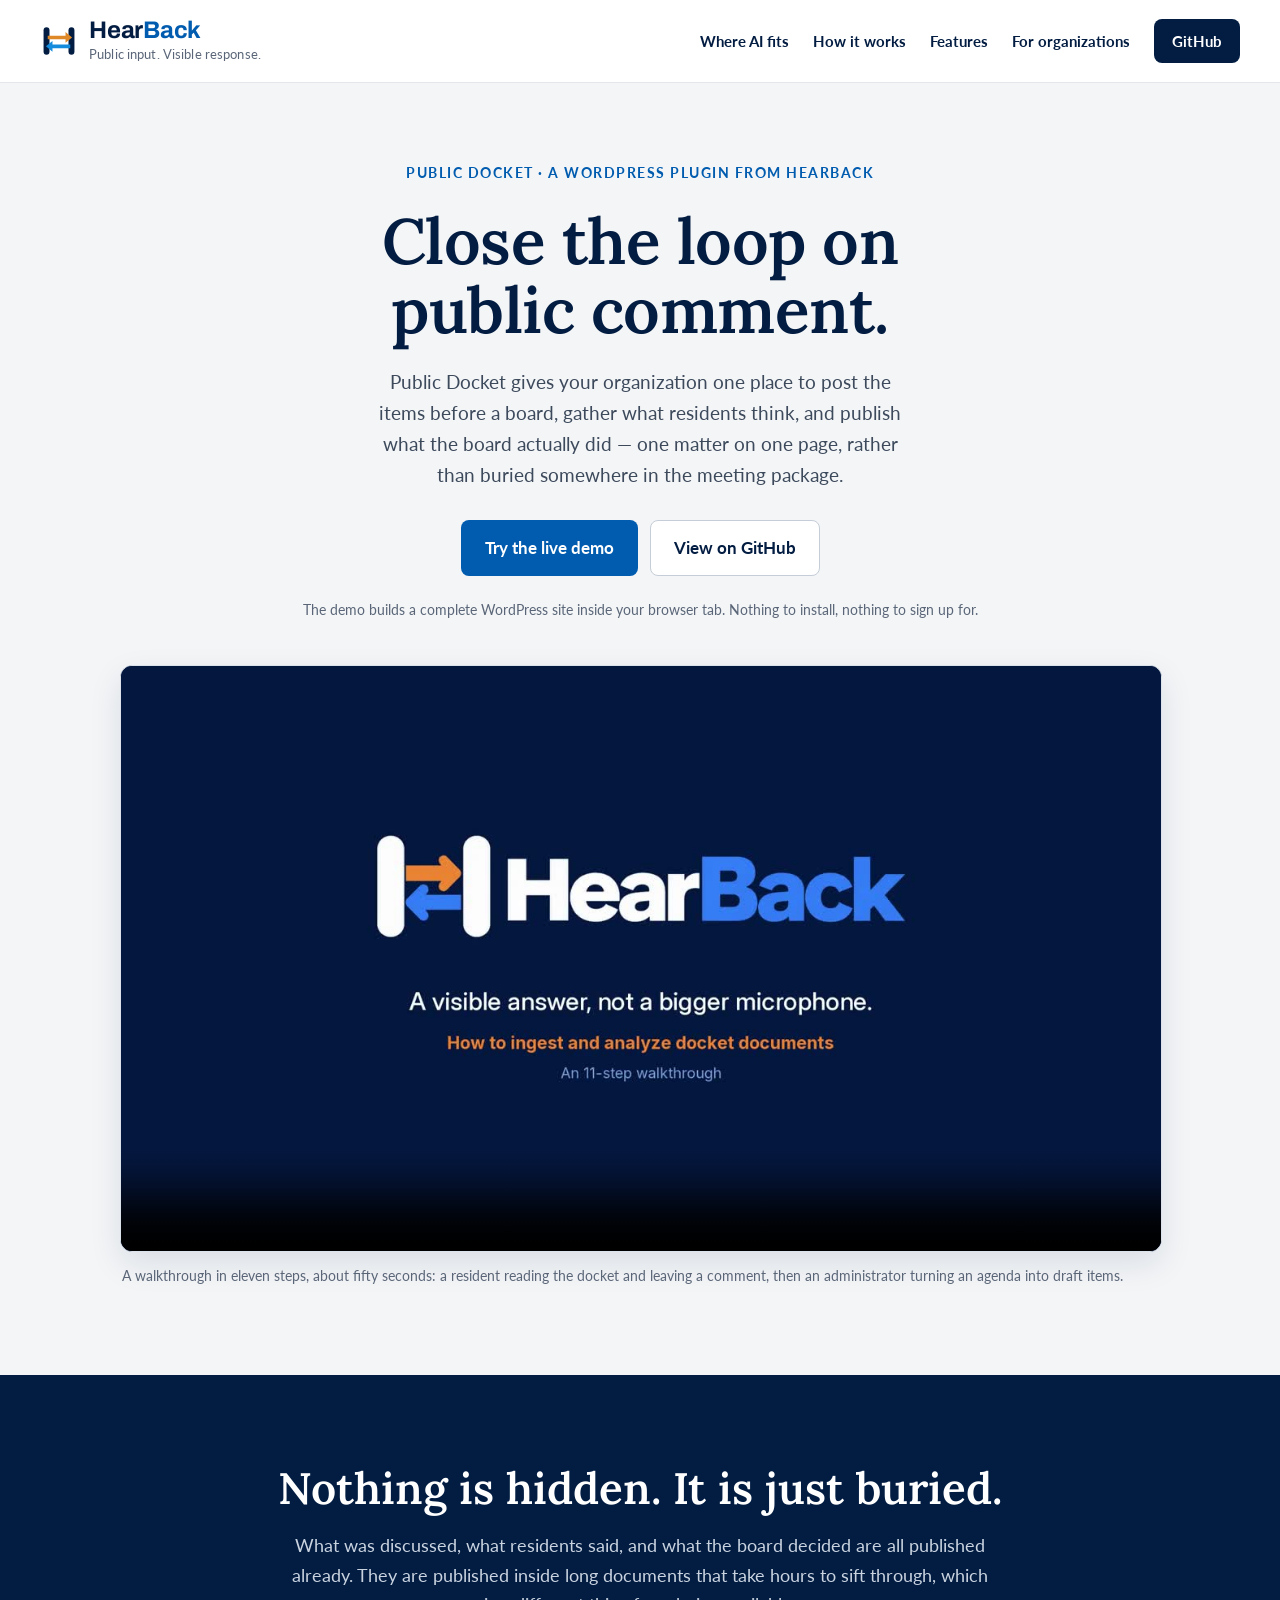
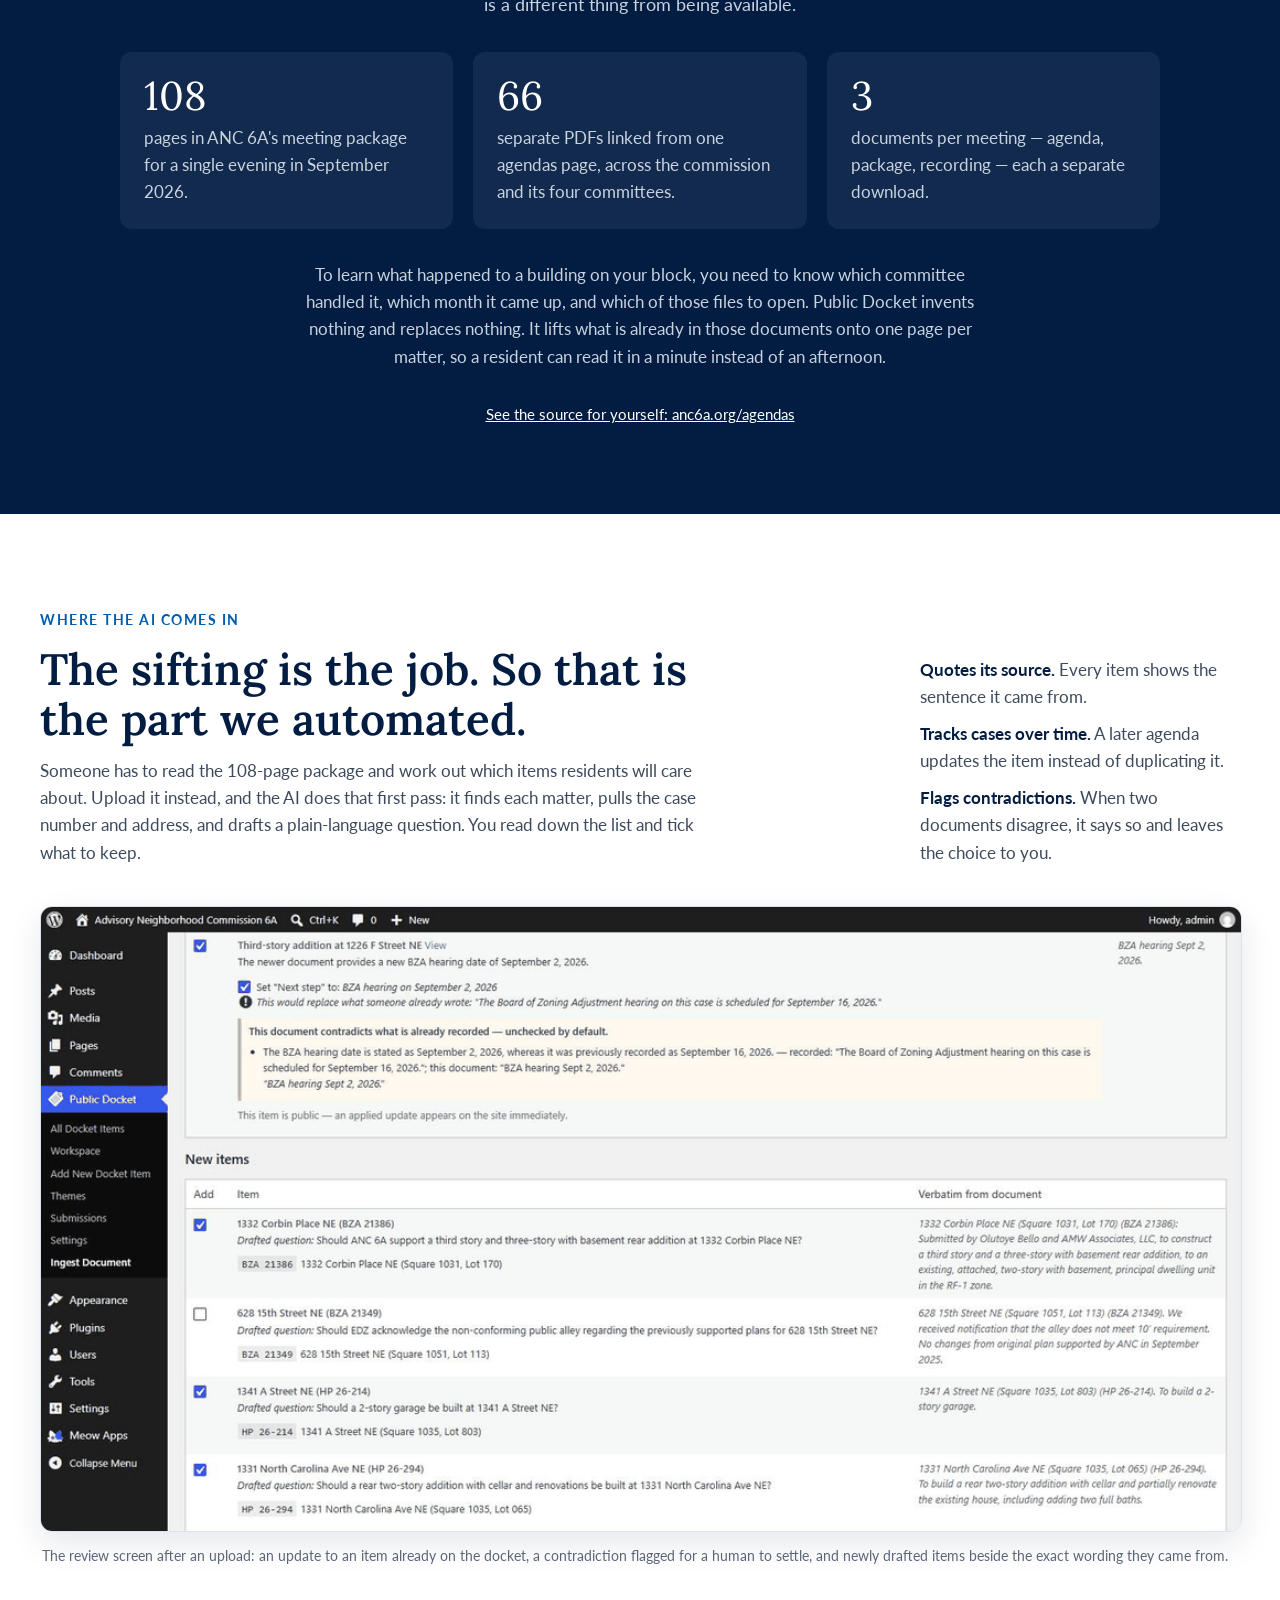
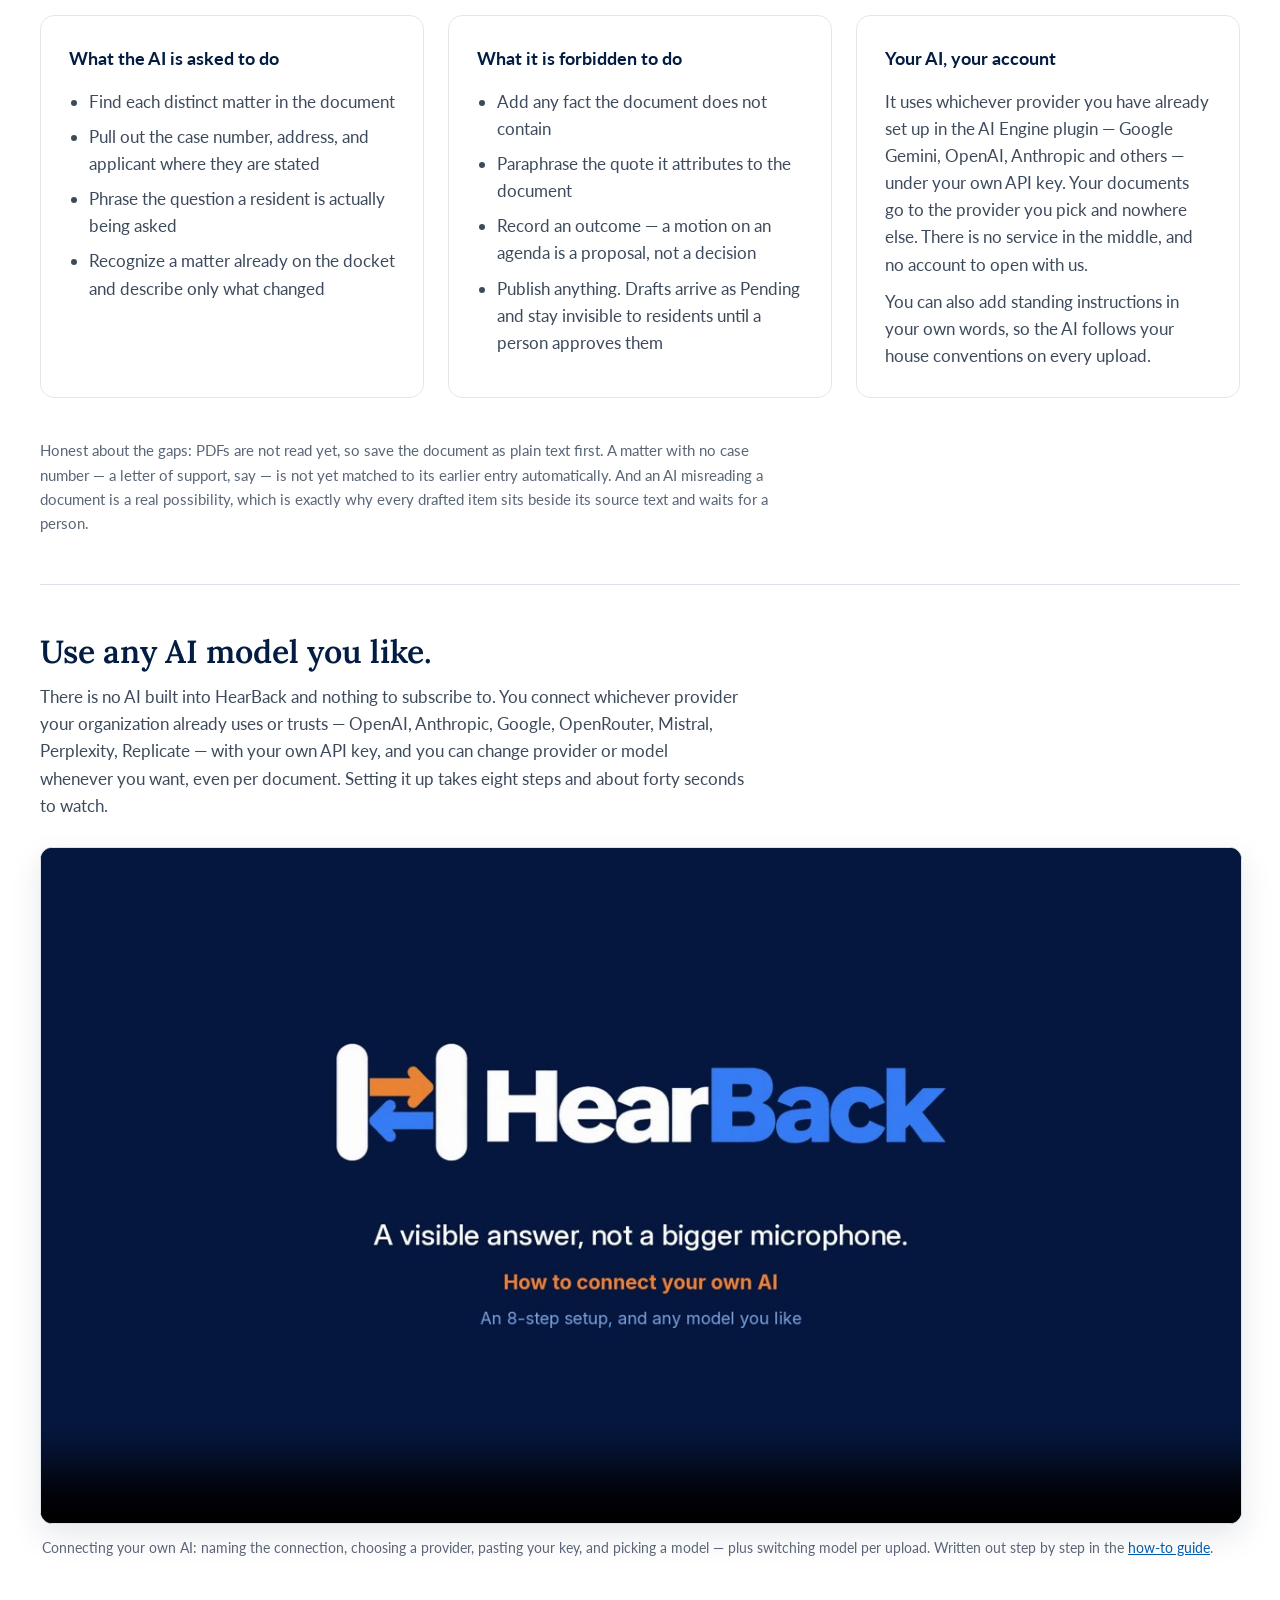
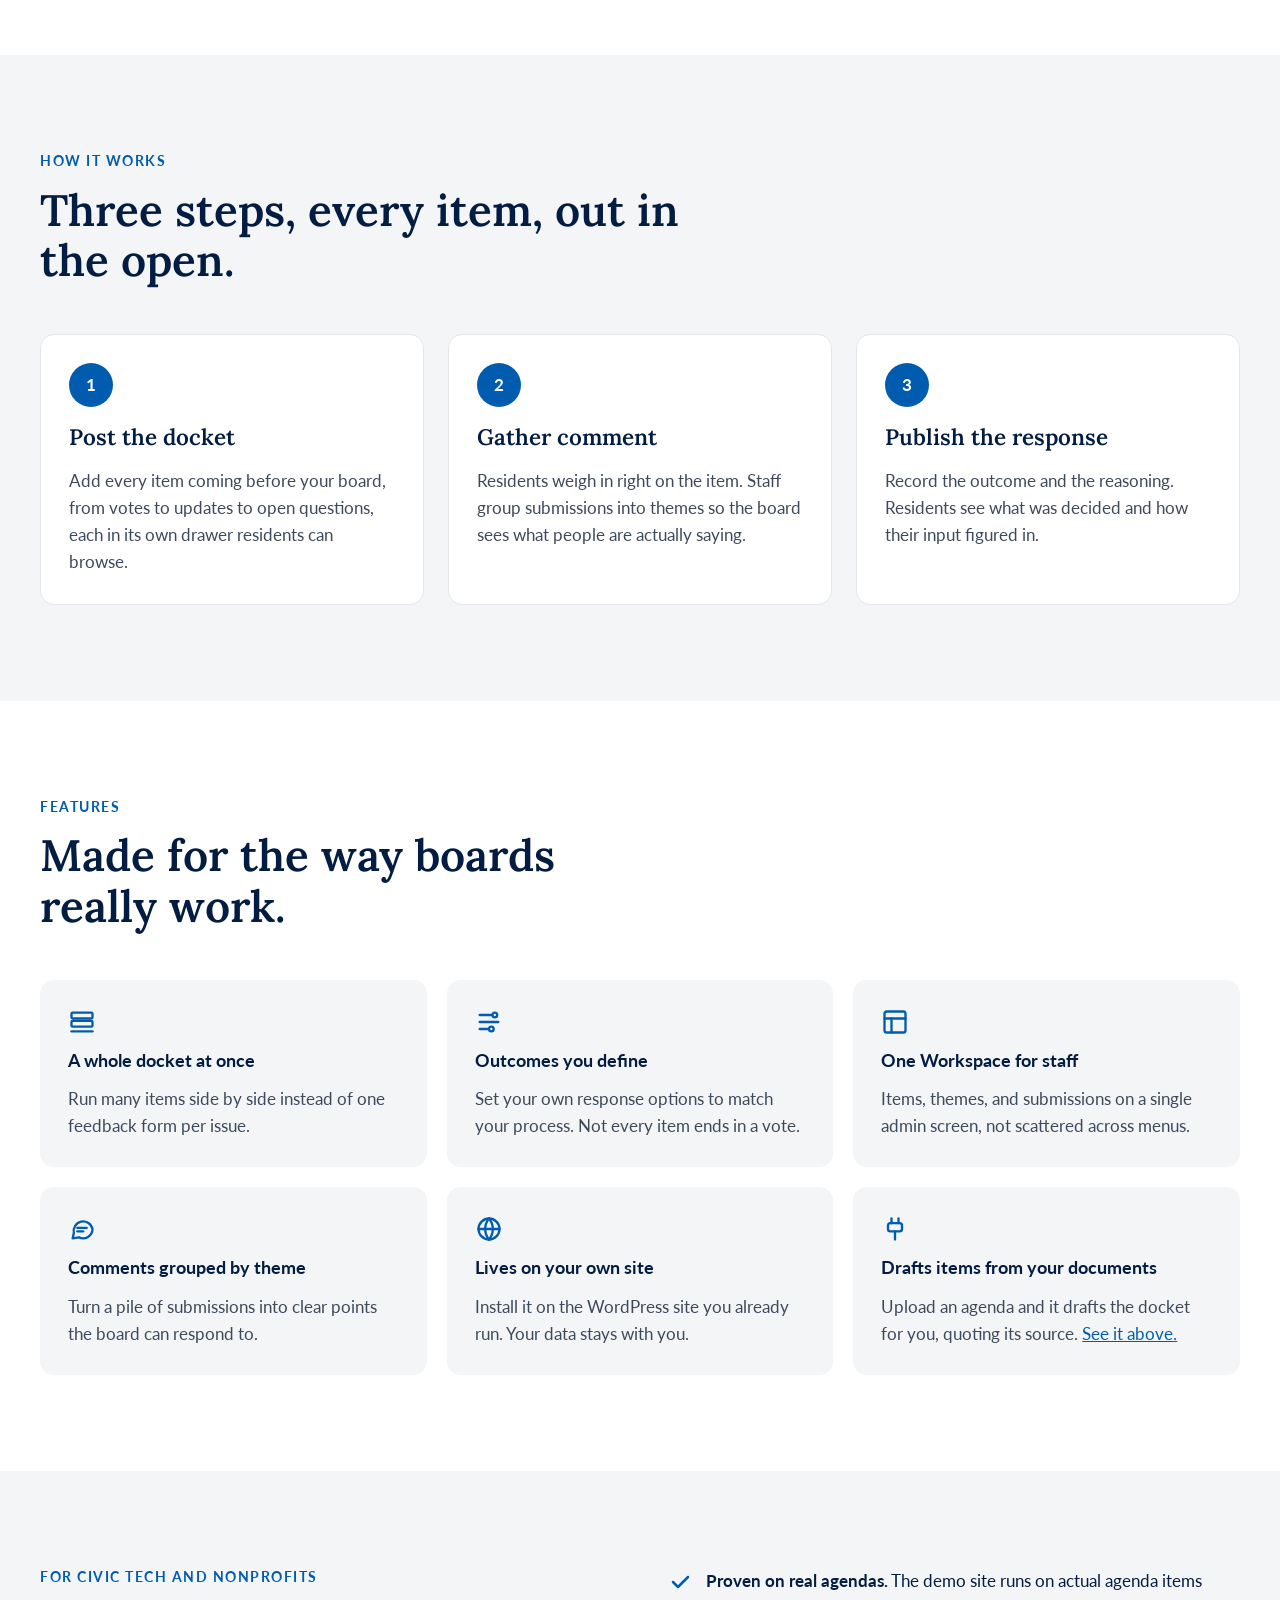
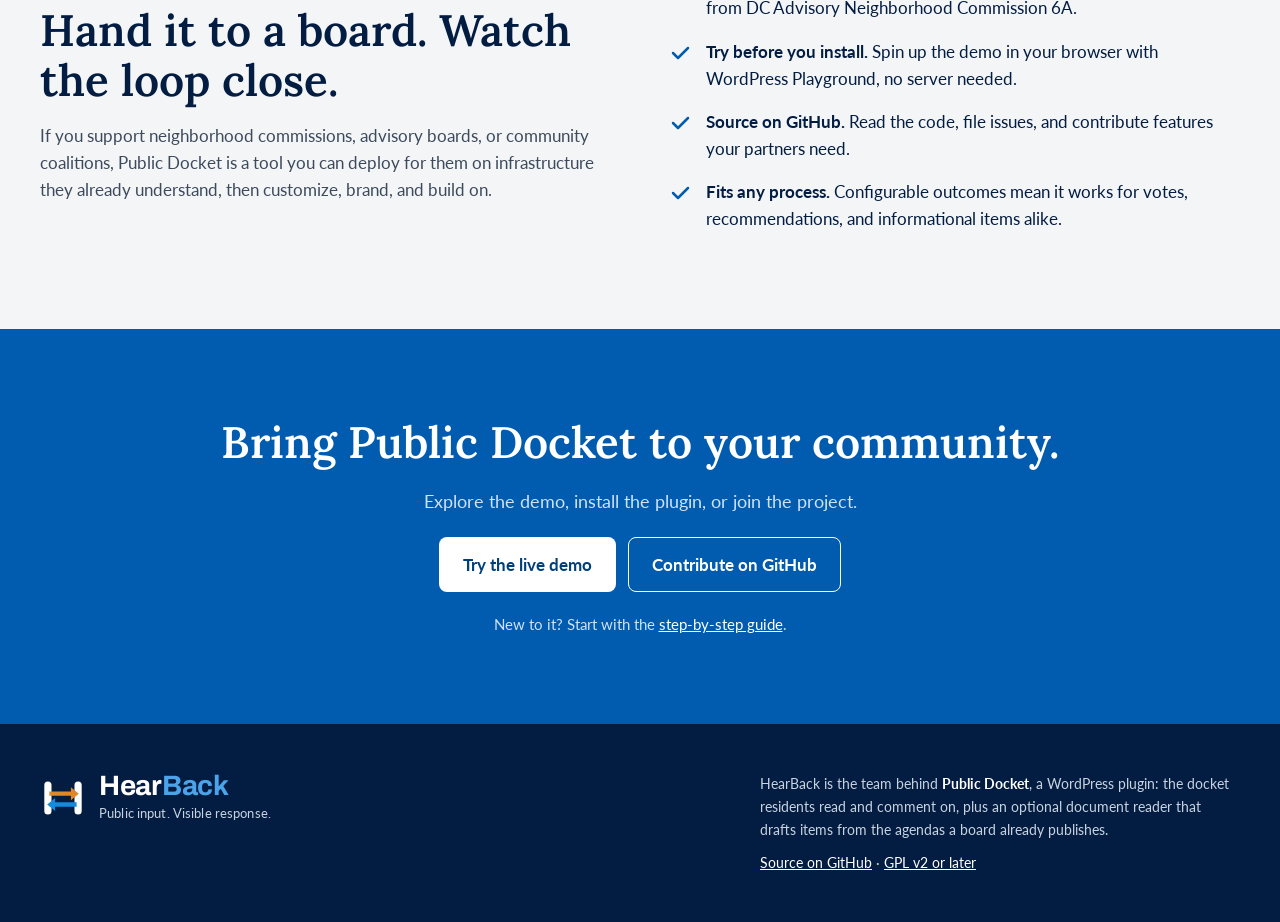
==== commit ce289445: "Rebuild the walkthrough from the updated recording Eleven steps instead of thirteen, following the n" ====
--- a/docs/index.html
+++ b/docs/index.html
@@ -69,9 +69,9 @@
 <figure>
 <video class="shot" controls playsinline preload="metadata" width="1920" height="1080" poster="images/walkthrough-poster.jpg" style="background: #031D42">
 <source src="media/hearback-walkthrough.mp4" type="video/mp4">
-<p style="padding: 16px">Your browser cannot play this video. <a href="media/hearback-walkthrough.mp4">Download the walkthrough (MP4, 14&nbsp;MB)</a>.</p>
+<p style="padding: 16px">Your browser cannot play this video. <a href="media/hearback-walkthrough.mp4">Download the walkthrough (MP4, 5&nbsp;MB)</a>.</p>
 </video>
-<figcaption class="caption">A walkthrough in thirteen steps, about a minute and a half: a resident reading the docket and leaving a comment, then an administrator turning an agenda into draft items.</figcaption>
+<figcaption class="caption">A walkthrough in eleven steps, about fifty seconds: a resident reading the docket and leaving a comment, then an administrator turning an agenda into draft items.</figcaption>
 </figure>
 </div>
 </div>
